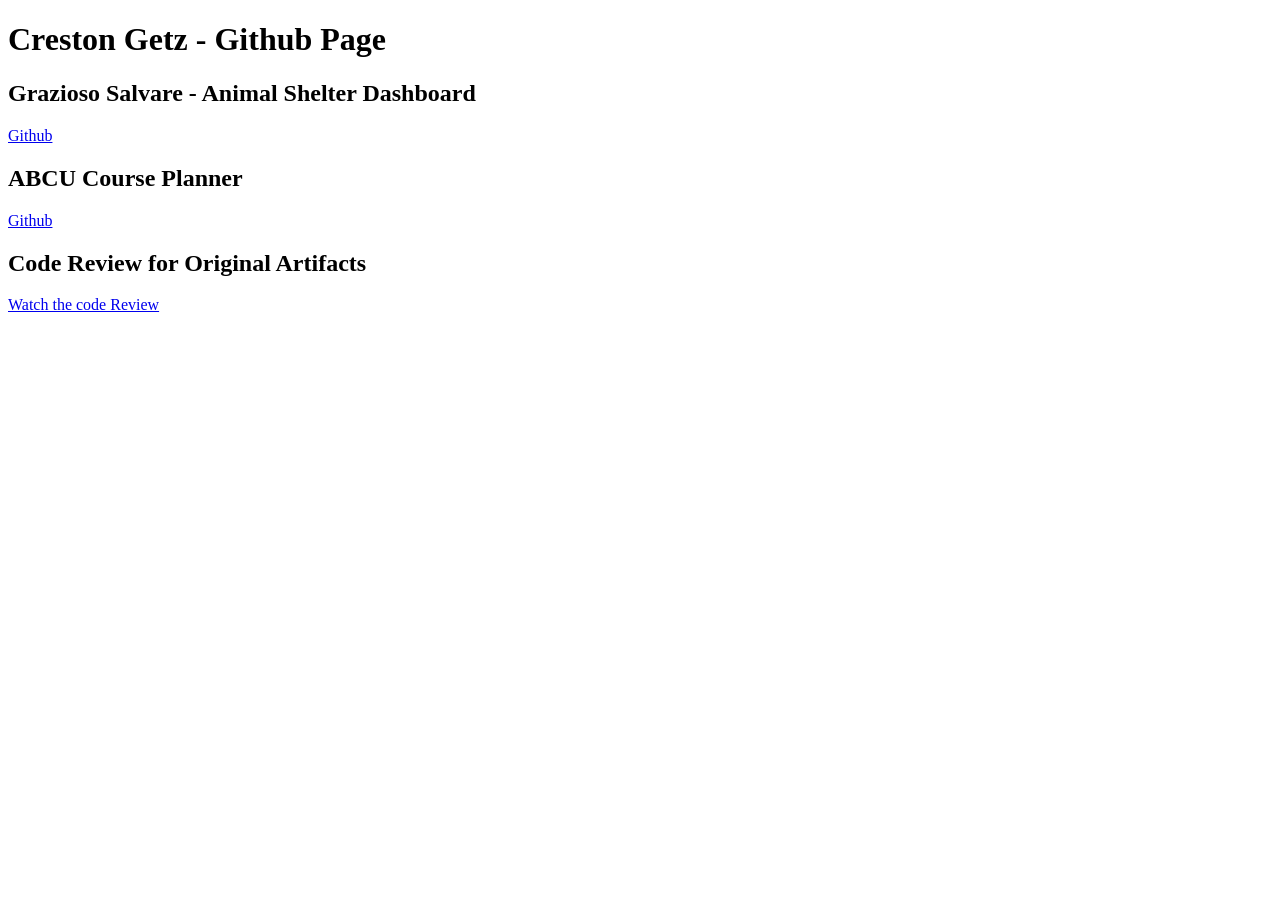
==== index.html @ a3f95ead "Update index.html" ====
<!DOCTYPE html>
<html>
<body>
    <h1>Creston Getz - Github Page</h1>
    
    <h2>Grazioso Salvare - Animal Shelter Dashboard</h2>
        <!-- Change the link when I change the repo name 8/2/26 -->
        <a href="https://github.com/crestongetz/CS-499-Artifact-One-and-Three">Github</a>
    
    <h2>ABCU Course Planner</h2>
        <a href="https://github.com/crestongetz/ABCU-Course-Planner">Github</a>
    
    <h2>Code Review for Original Artifacts</h2>
        <a href="https://youtu.be/SVfaSDD4TQM">Watch the code Review</a>
    
</body>
</html>
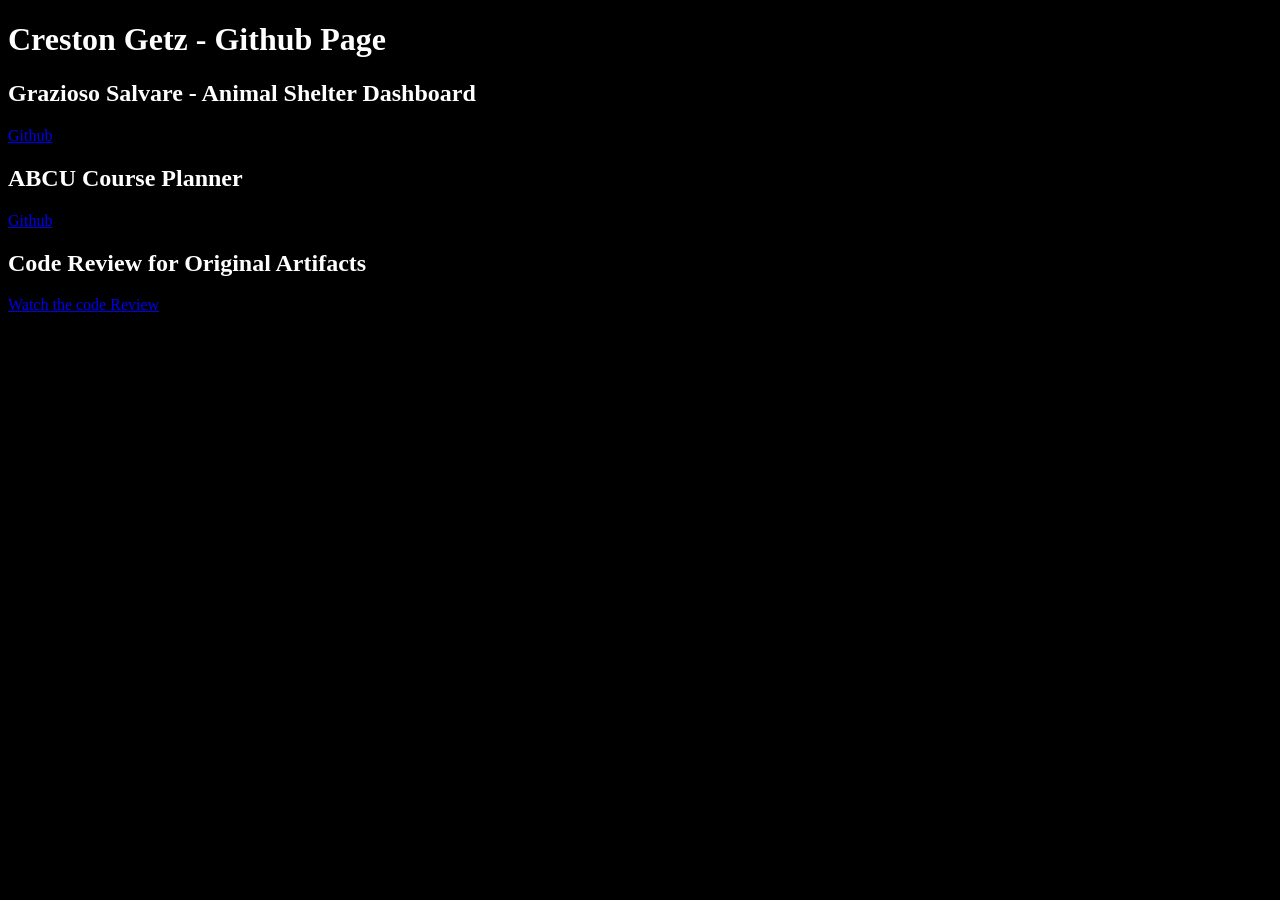
==== commit 0d4c9250: "Enhance HTML structure with language and meta tags Add language attribute and meta tags to HTML head" ====
--- a/index.html
+++ b/index.html
@@ -1,5 +1,14 @@
 <!DOCTYPE html>
-<html>
+<html lang="en"?
+
+<head>
+    <meta charset="UTF-8">
+    <meta name="viewport" content="width=device-width, initial-scale=1.0">
+    <title>Getz ePortfolio</title>
+    <link rel="stylesheet" href="style.css">
+</head>
+    
+    
 <body>
     <h1>Creston Getz - Github Page</h1>
     
--- a/style.css
+++ b/style.css
@@ -0,0 +1,4 @@
+body {
+    background-color: black;
+    color: white;
+}
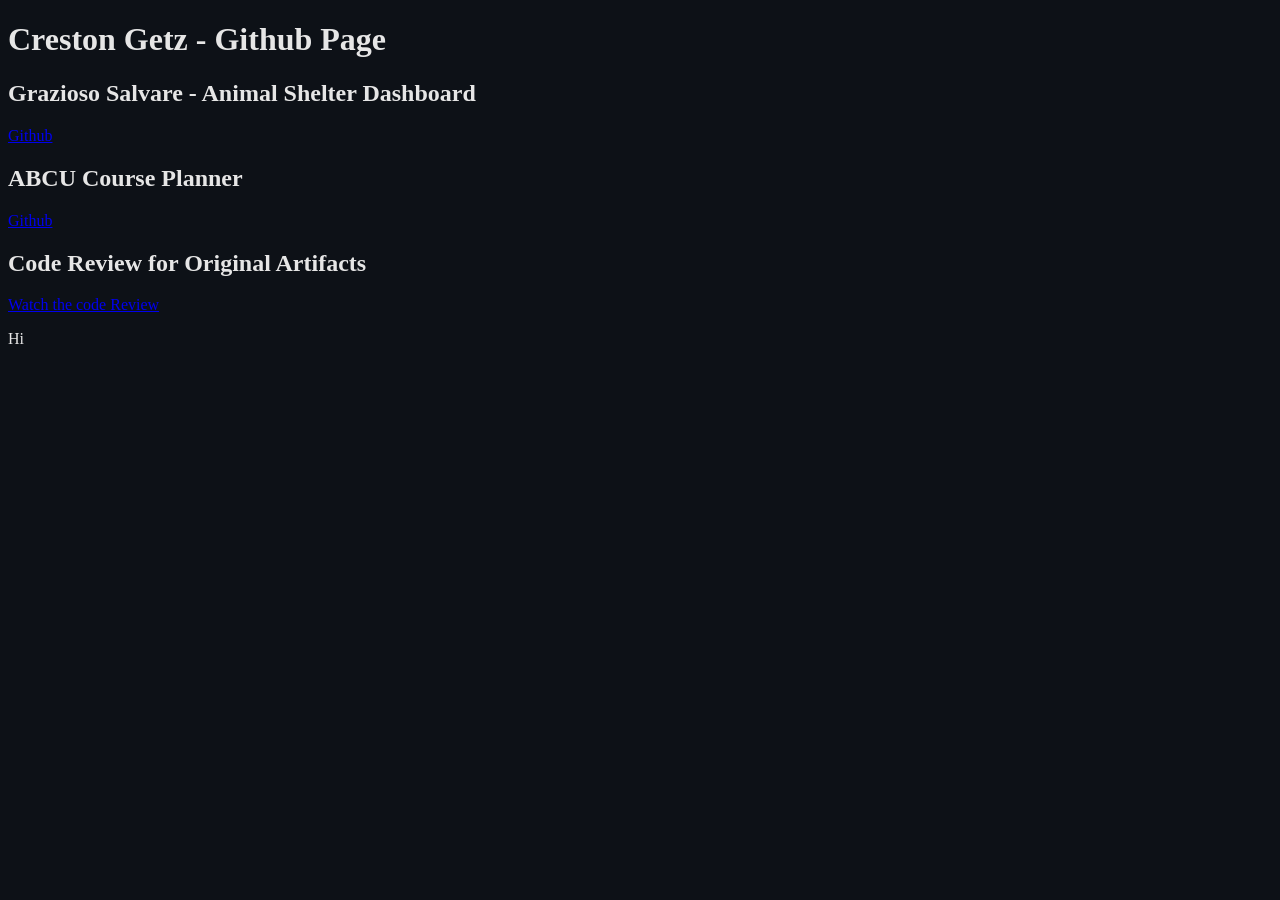
==== commit e044778e: "Add greeting paragraph to index.html Added a greeting paragraph to the HTML body." ====
--- a/index.html
+++ b/index.html
@@ -21,6 +21,9 @@
     
     <h2>Code Review for Original Artifacts</h2>
         <a href="https://youtu.be/SVfaSDD4TQM">Watch the code Review</a>
+
+
+<p>Hi</p>
     
 </body>
 </html>
--- a/style.css
+++ b/style.css
@@ -1,4 +1,4 @@
 body {
-    background-color: black;
-    color: white;
+    background-color: #0d1117;
+    color: #e6e6e6;
 }
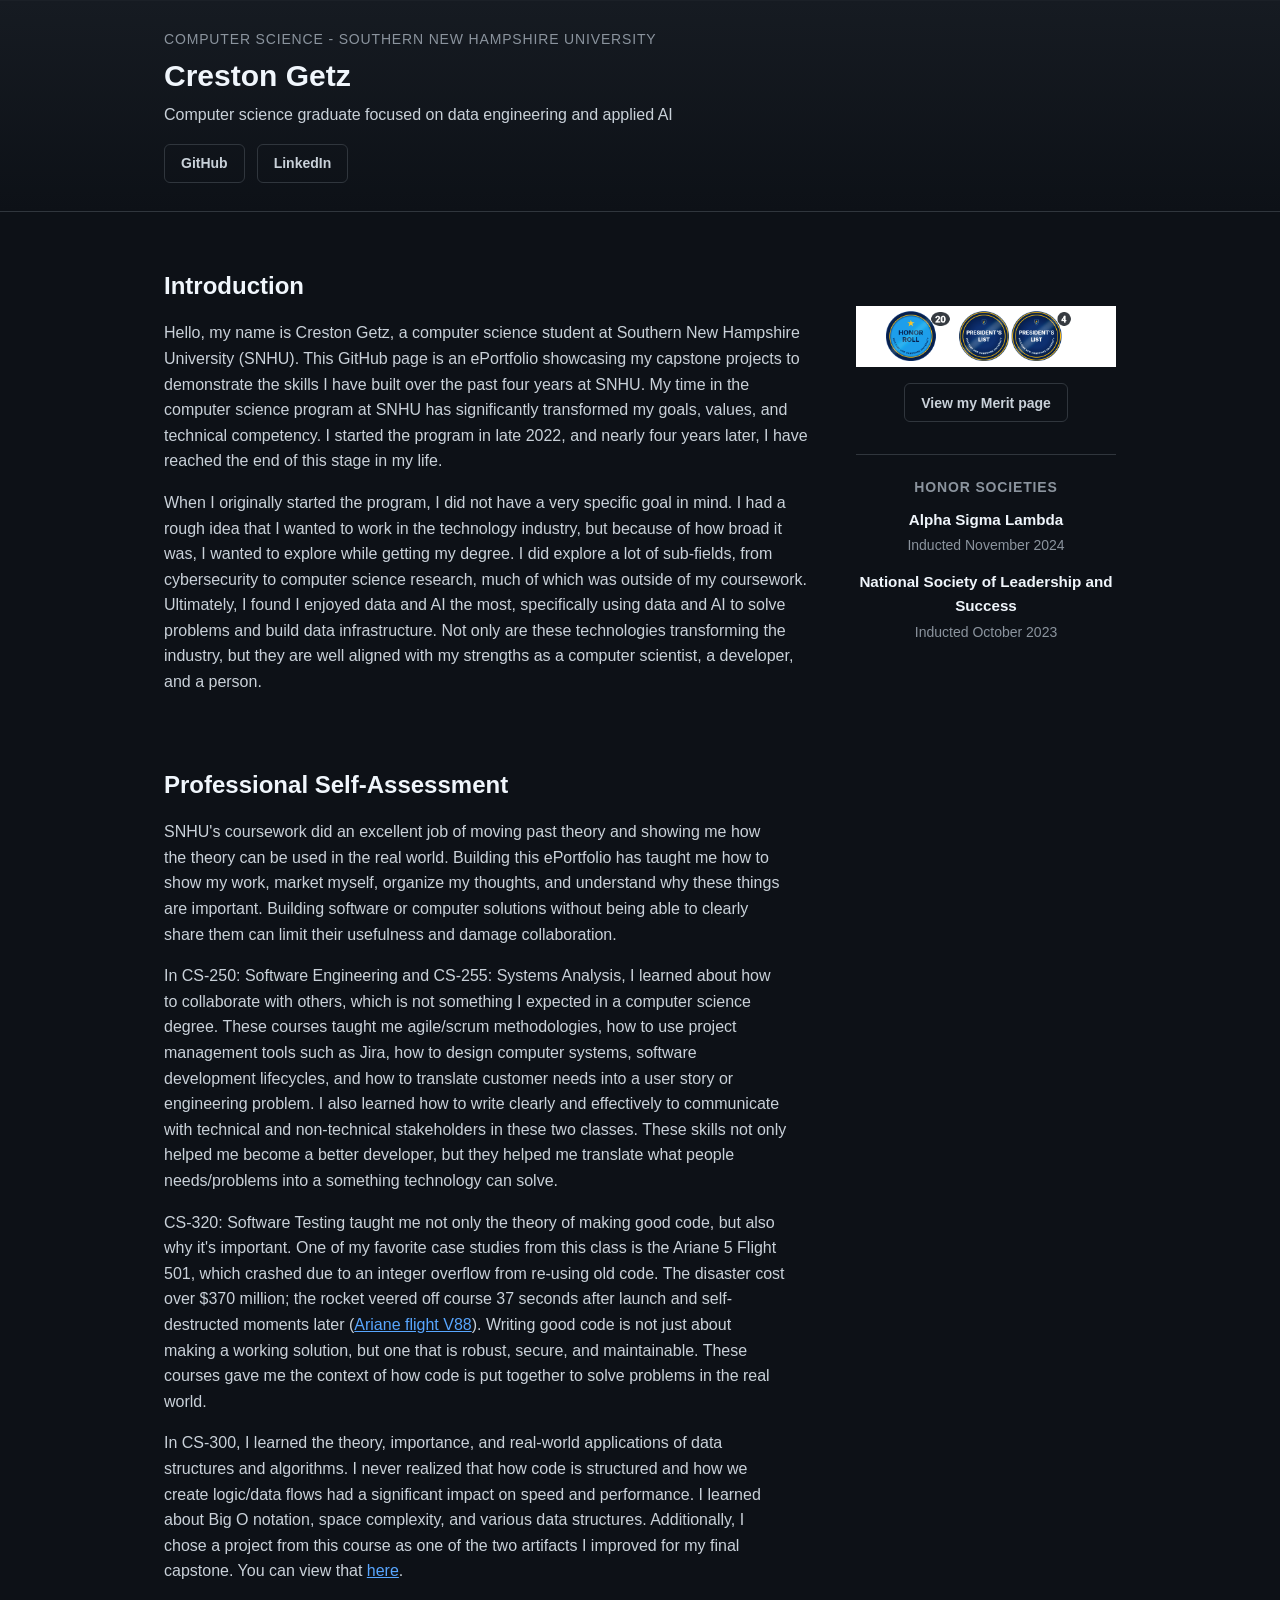
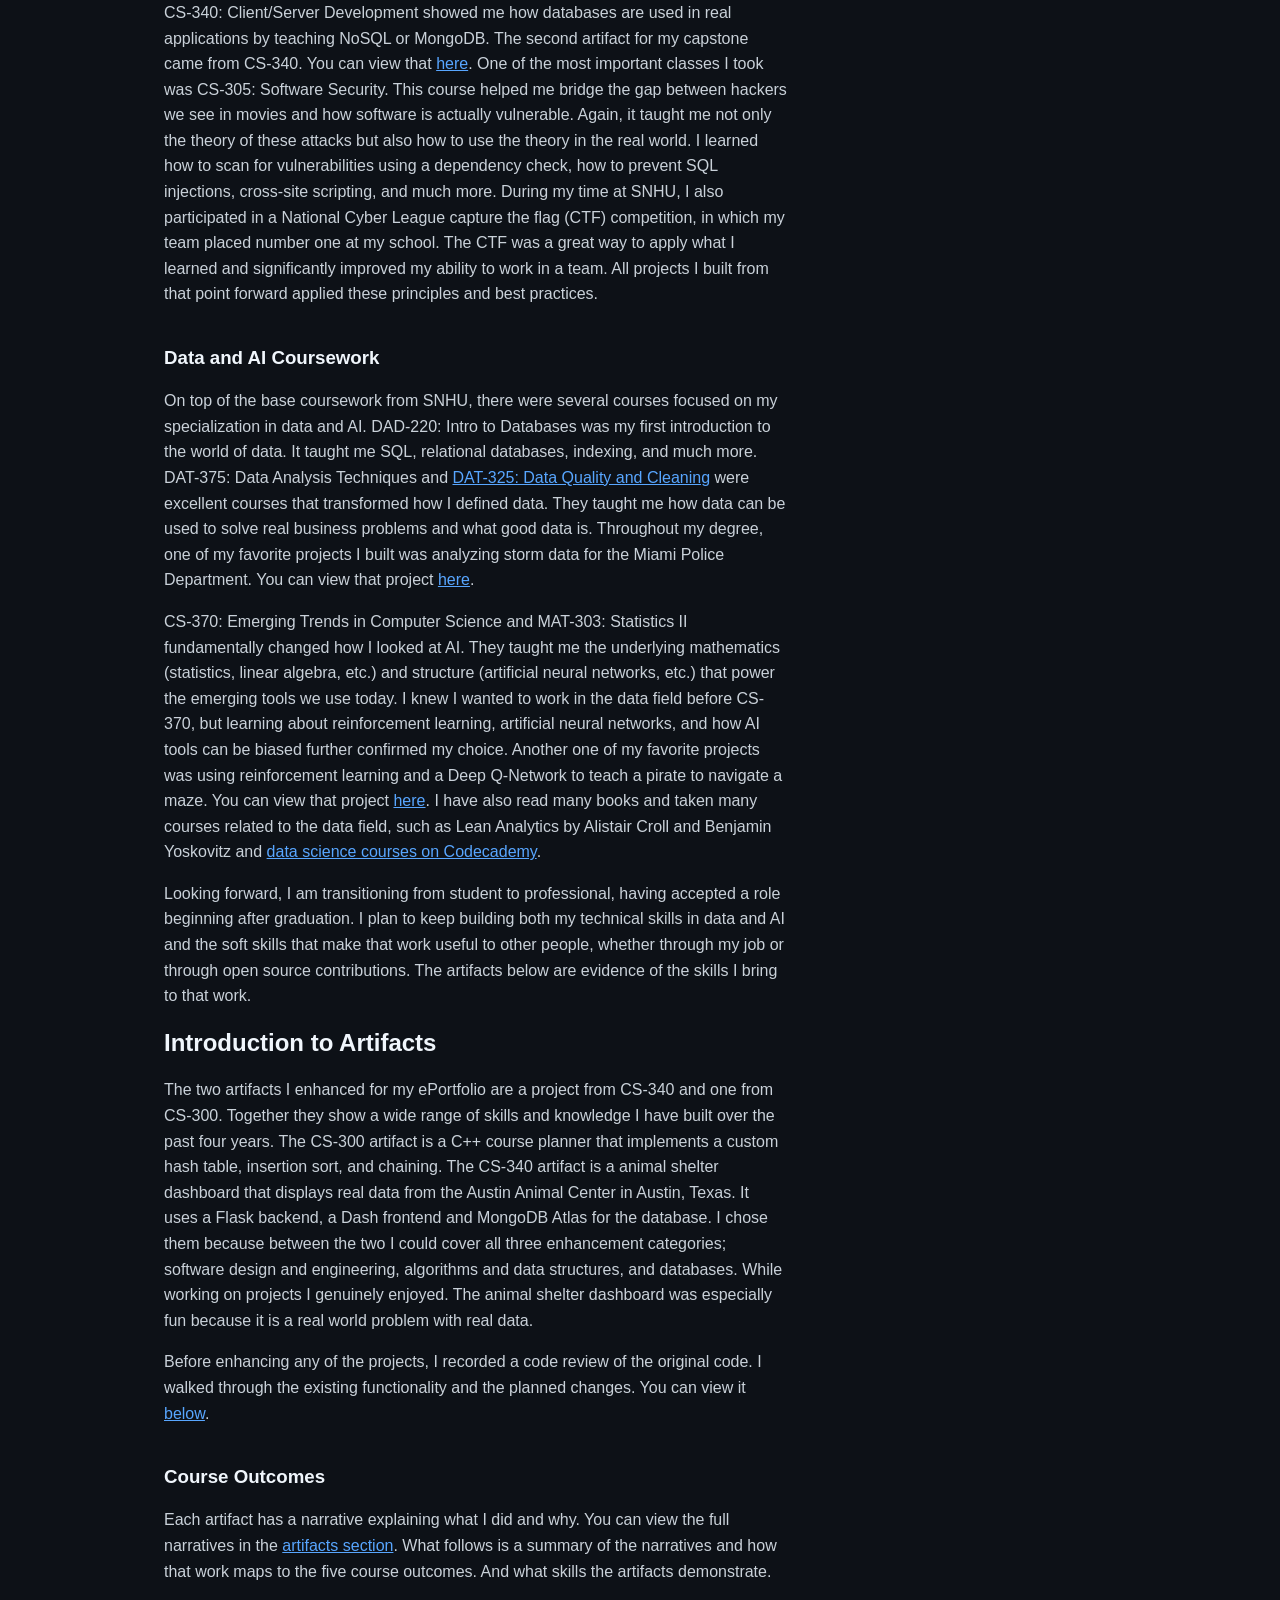
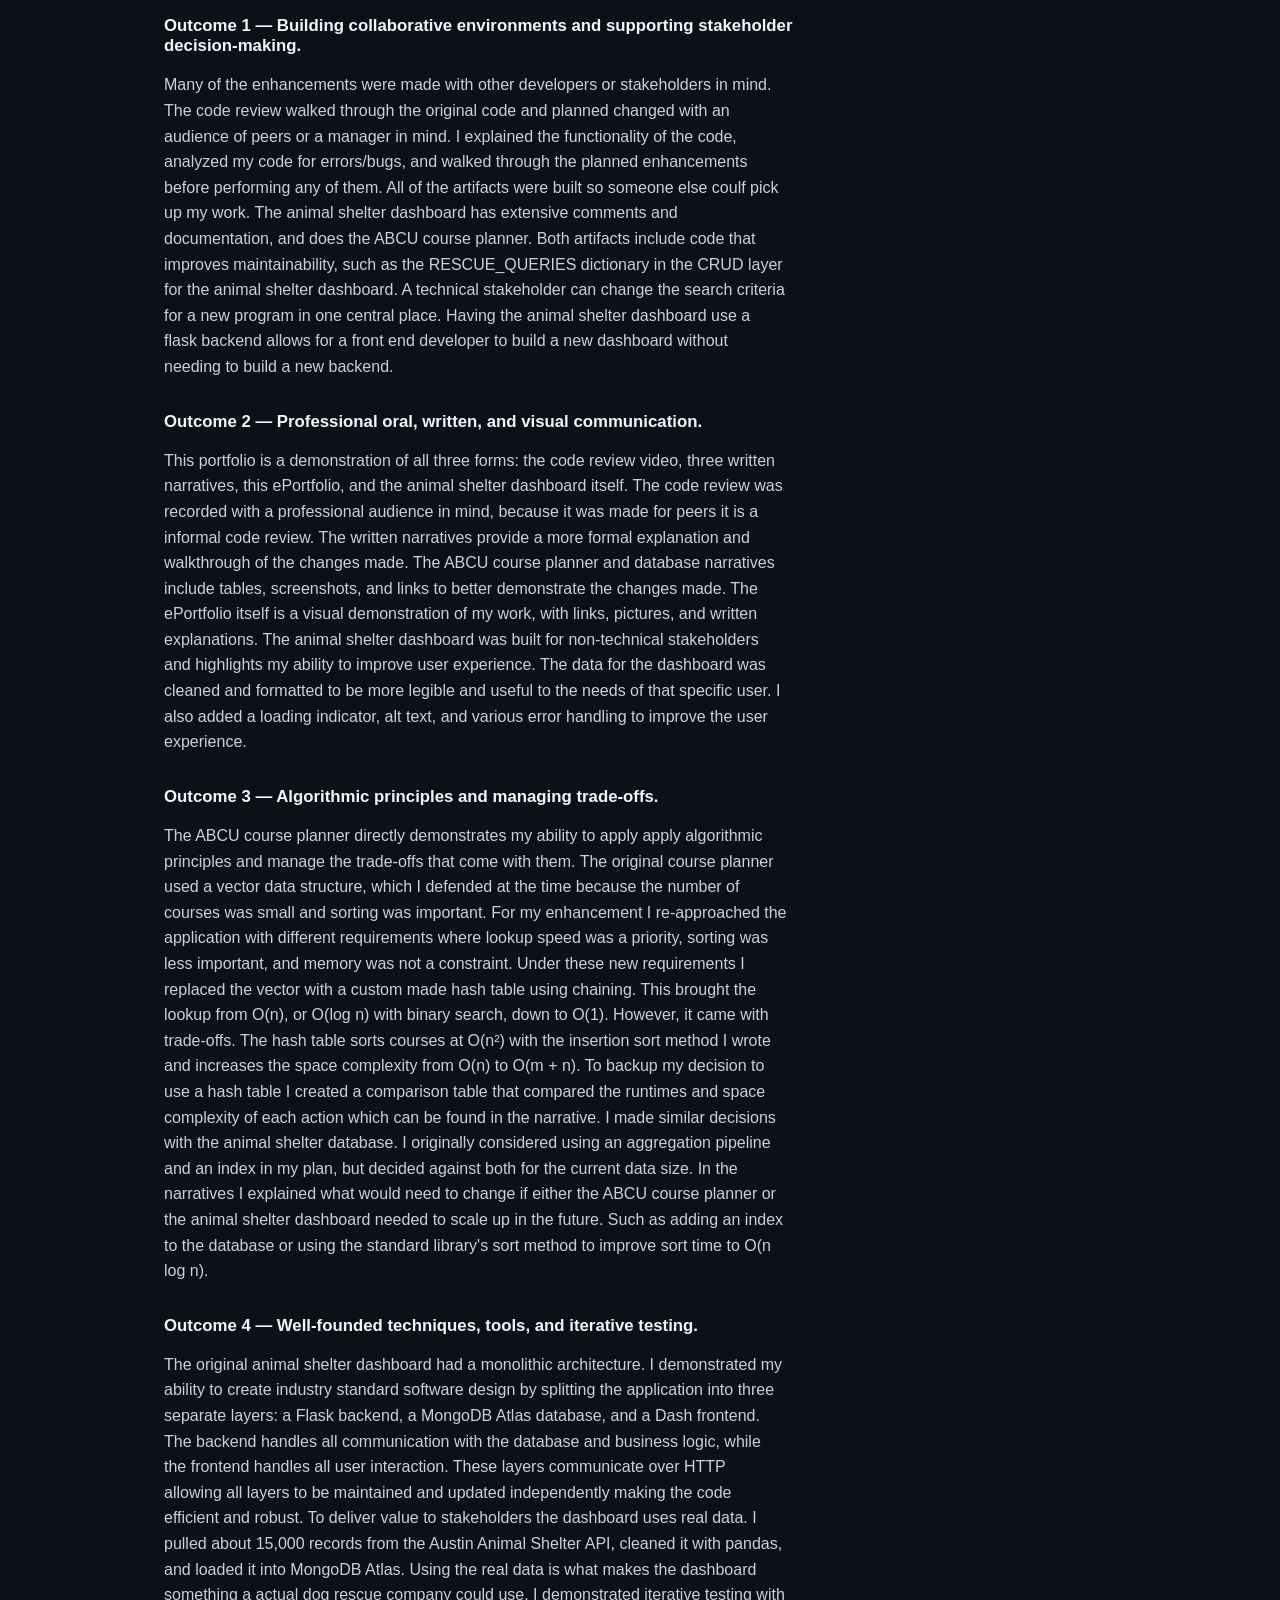
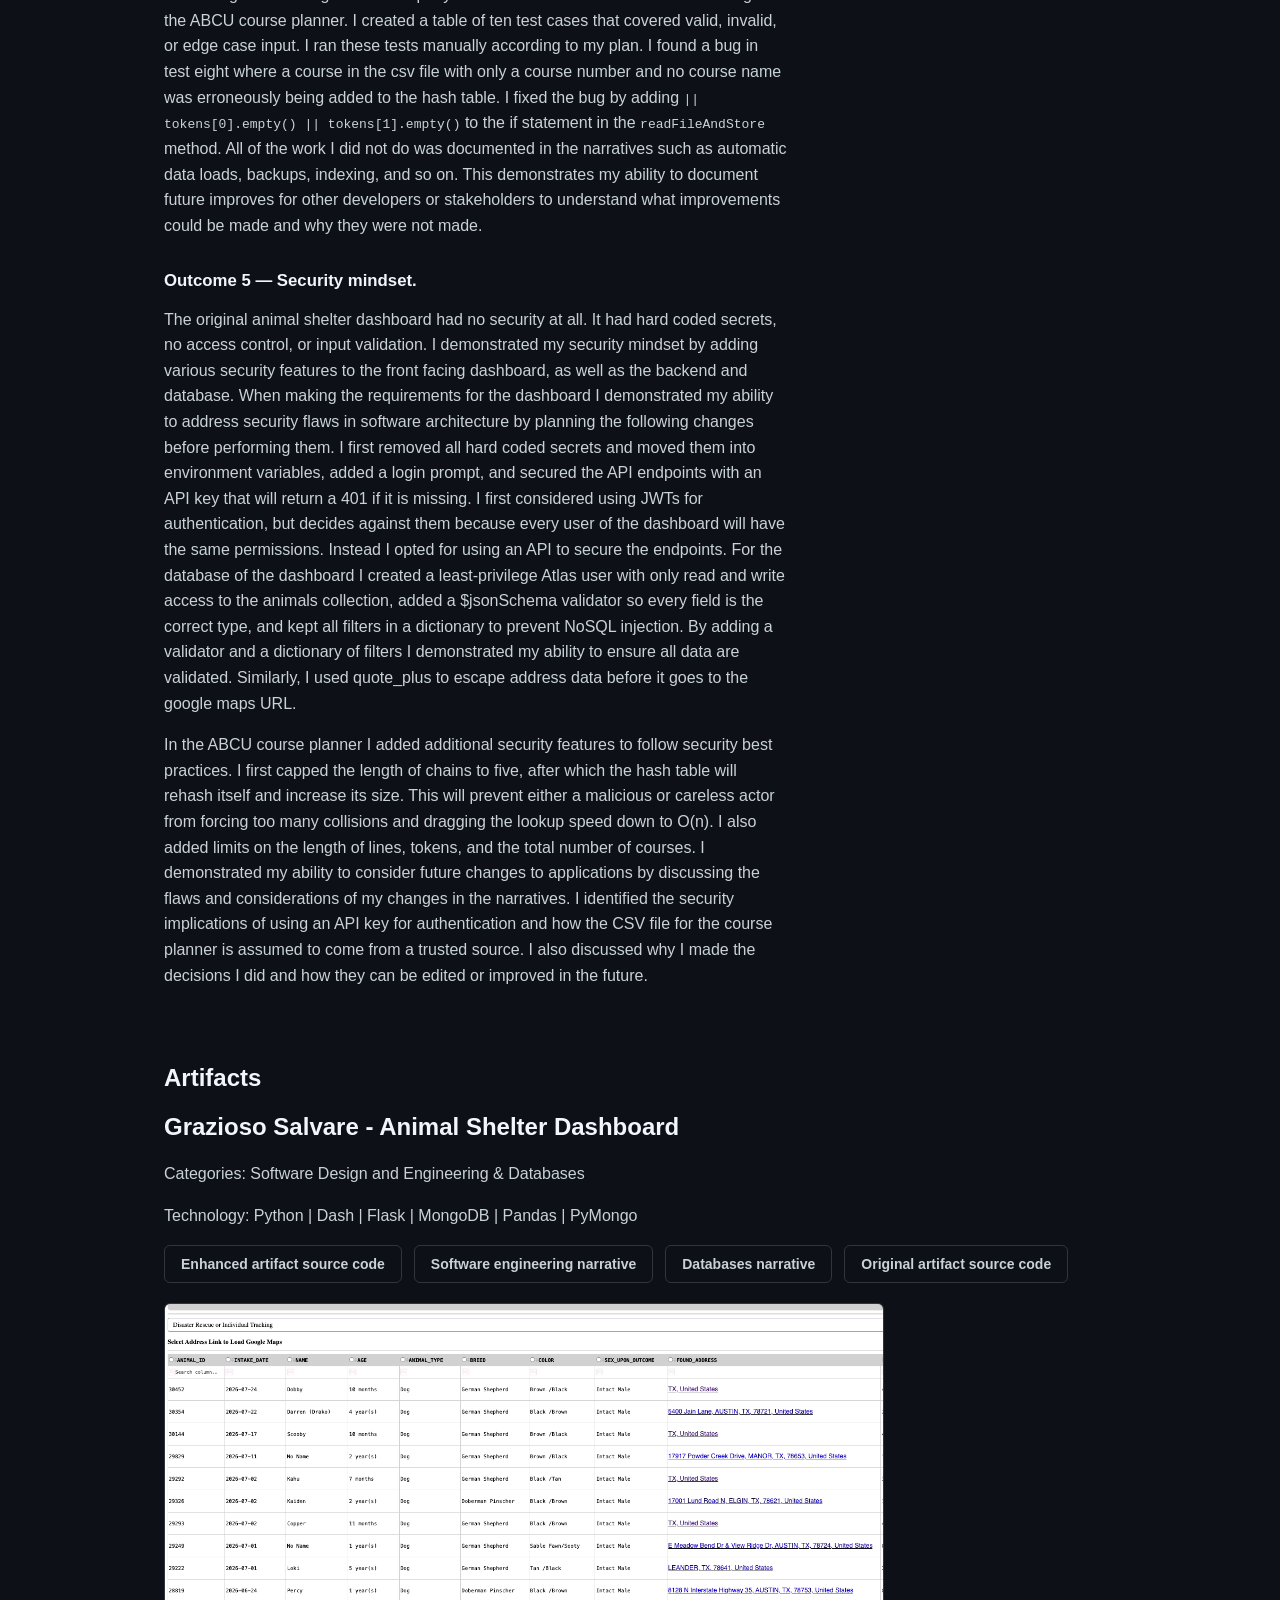
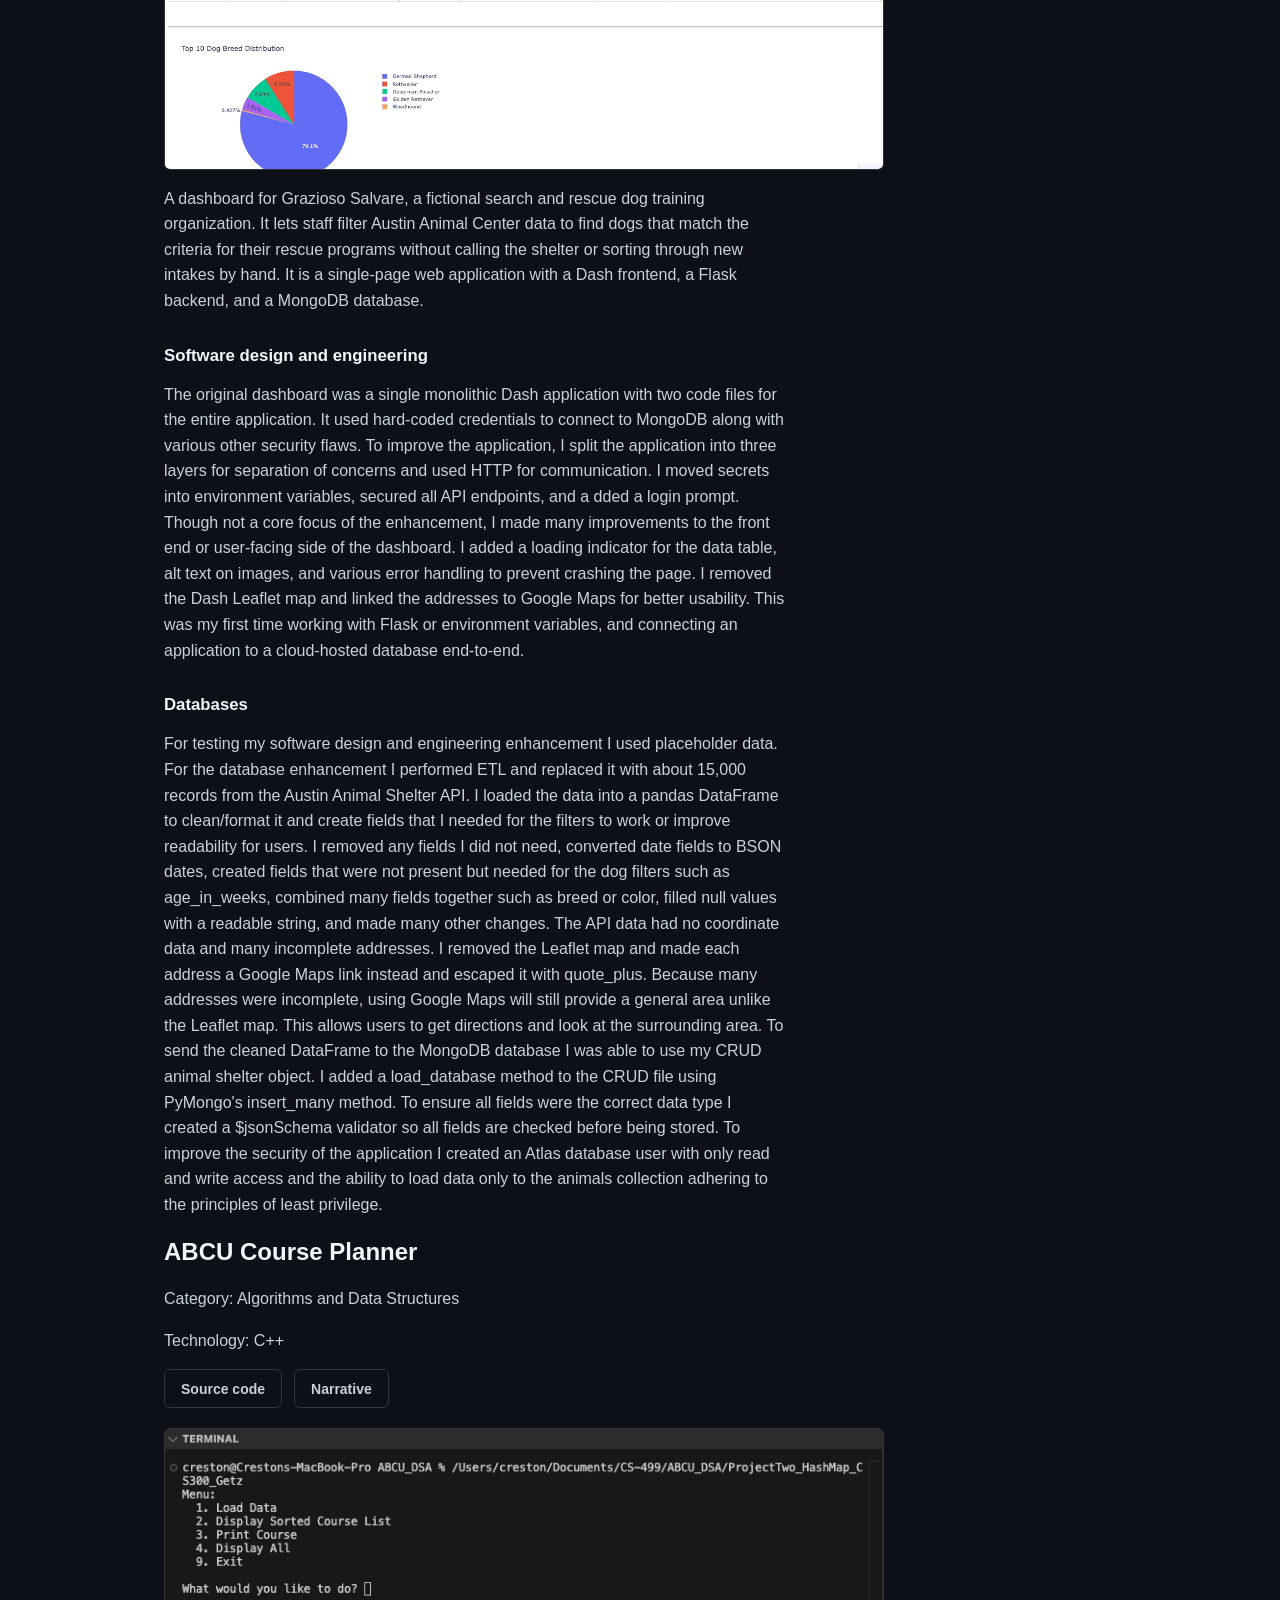
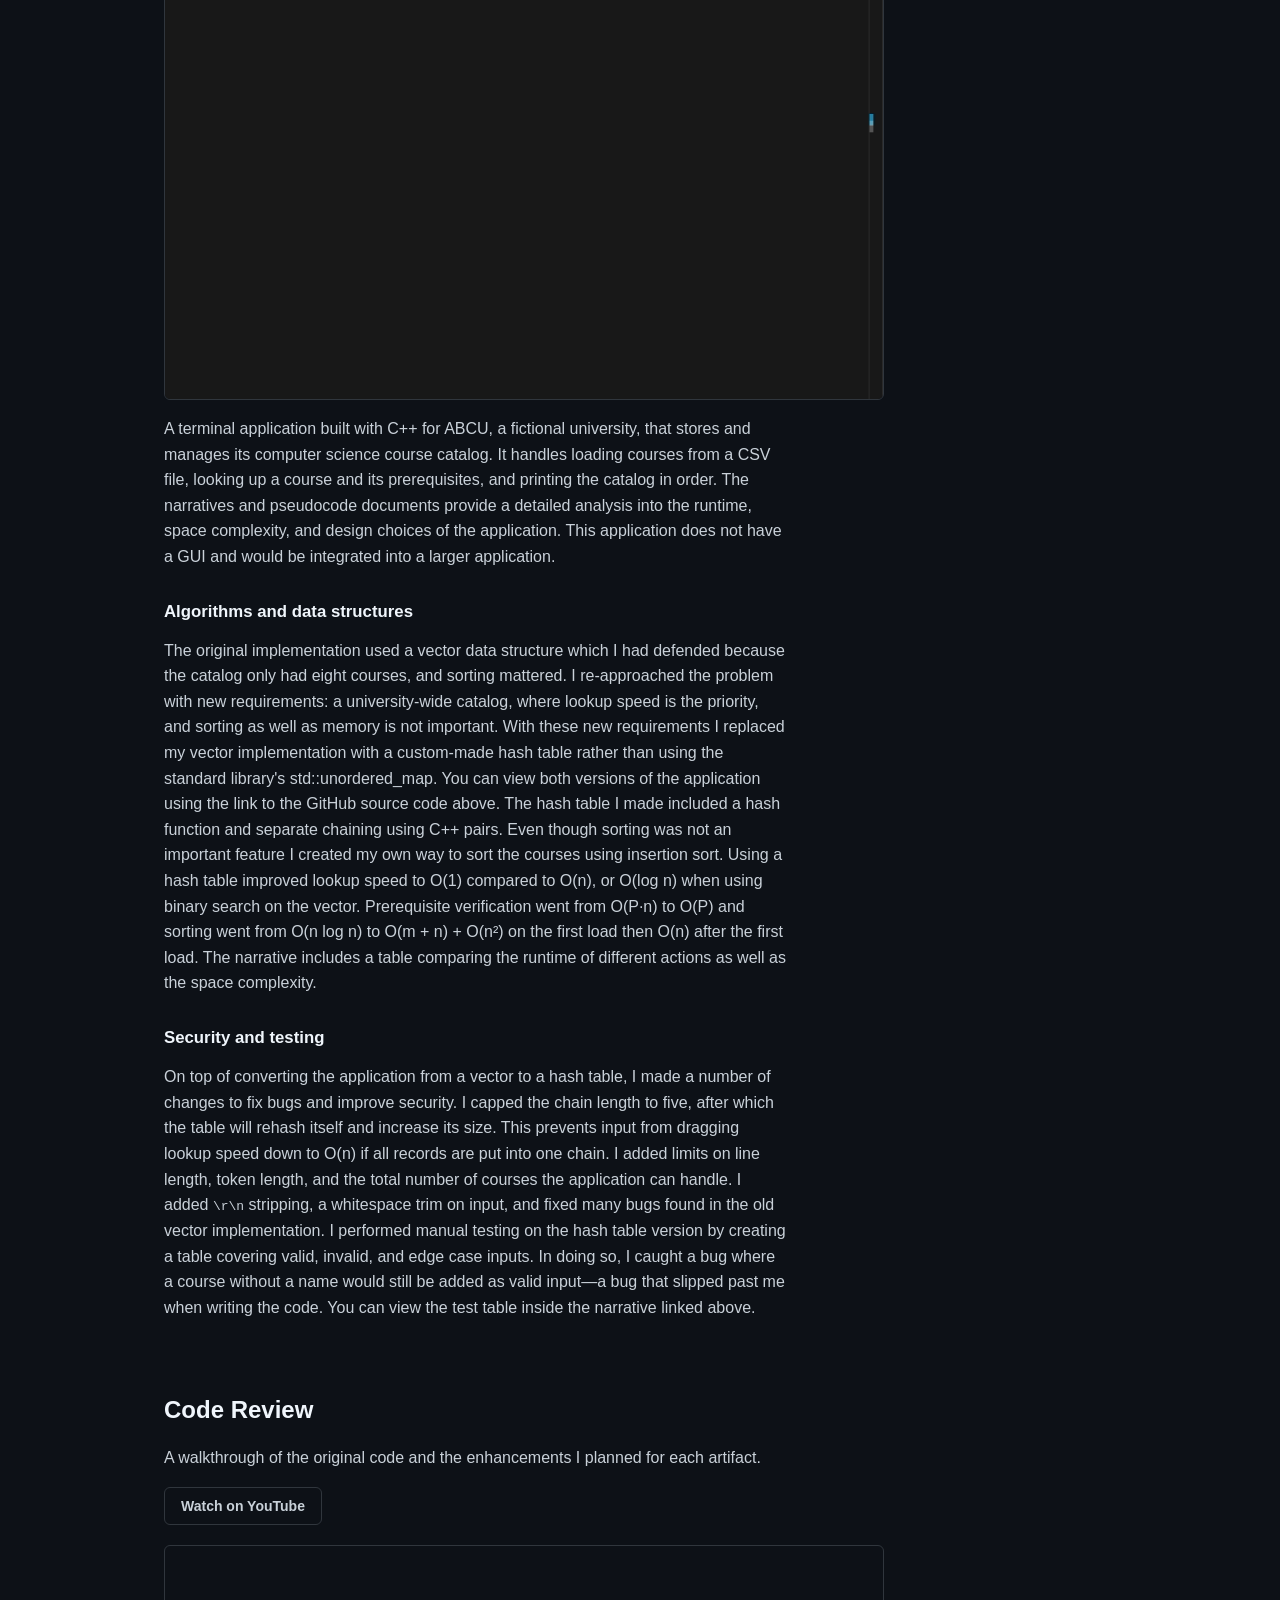
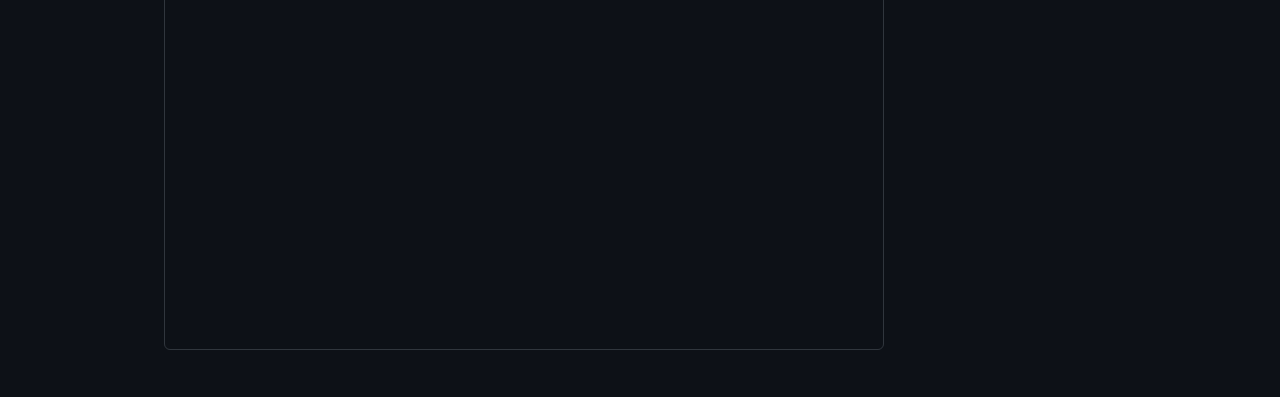
==== commit cf15143c: "Add files via upload" ====
--- a/index.html
+++ b/index.html
@@ -1,29 +1,432 @@
 <!DOCTYPE html>
-<html lang="en"?
+<html lang="en">
 
 <head>
     <meta charset="UTF-8">
     <meta name="viewport" content="width=device-width, initial-scale=1.0">
-    <title>Getz ePortfolio</title>
+    <title>Creston Getz | Computer Science ePortfolio</title>
     <link rel="stylesheet" href="style.css">
 </head>
-    
-    
-<body>
-    <h1>Creston Getz - Github Page</h1>
-    
-    <h2>Grazioso Salvare - Animal Shelter Dashboard</h2>
-        <!-- Change the link when I change the repo name 8/2/26 -->
-        <a href="https://github.com/crestongetz/CS-499-Artifact-One-and-Three">Github</a>
-    
-    <h2>ABCU Course Planner</h2>
-        <a href="https://github.com/crestongetz/ABCU-Course-Planner">Github</a>
-    
-    <h2>Code Review for Original Artifacts</h2>
-        <a href="https://youtu.be/SVfaSDD4TQM">Watch the code Review</a>
-
-
-<p>Hi</p>
-    
+
+<body> <!-- Nav bar will only show when user goes past header-->
+    <nav class="navbar" aria-label="Section navigation">
+        <div class="navbar-links">
+            <a class="btn" href="#intro">Introduction</a>
+            <a class="btn" href="#self-assessment">Self-Assessment</a>
+            <a class="btn" href="#artifacts">Artifacts</a>
+            <a class="btn" href="#code-review">Code Review</a>
+        </div>
+    </nav>
+
+    <header class="hero">
+        <div class="hero-inner">
+            <p class="eyebrow">Computer Science - Southern New Hampshire University</p>
+            <h1>Creston Getz</h1>
+            <p class="tagline">Computer science graduate focused on data engineering and applied AI</p>
+
+            <div class="buttons">
+                <a class="btn" href="https://github.com/crestongetz">GitHub</a>
+                <a class="btn" href="https://www.linkedin.com/in/creston-getz/">LinkedIn</a>
+            </div>
+        </div>
+    </header>
+
+    <section id="intro" class="section intro">
+        <div class="intro-text">
+            <h1>Introduction</h1>
+            <p>
+                Hello, my name is Creston Getz, a computer science student at Southern New Hampshire 
+                University (SNHU). This GitHub page is an ePortfolio showcasing my capstone projects to 
+                demonstrate the skills I have built over the past four years at SNHU. 
+                My time in the computer science program at SNHU has significantly transformed my goals, values, 
+                and technical competency. I started the program in late 2022, and nearly four years later,
+                I have reached the end of this stage in my life.
+            </p>
+            <p>
+                When I originally started the program, I did not have a very specific goal in mind. 
+                I had a rough idea that I wanted to work in the technology industry, 
+                but because of how broad it was, I wanted to explore while getting my degree. I did explore a lot of 
+                sub-fields, from cybersecurity to computer science research, much of which was outside of my coursework. Ultimately, 
+                I found I enjoyed data and AI the most, specifically using data and AI to solve problems 
+                and build data infrastructure. Not only are these technologies transforming the industry,
+                but they are well aligned with my strengths as a computer scientist, a developer, and a person.    
+            </p>
+        </div>
+
+        <aside class="recognition">
+            <img class="merit-badges" src="assets/merit-badges.png"
+                 alt="Honor Roll and President's List award badges">
+
+            <a class="btn" href="https://meritpages.com/crestongetz">View my Merit page</a>
+
+            <h3>Honor Societies</h3>
+            <ul class="honors">
+                <li>
+                    <strong>Alpha Sigma Lambda</strong>
+                    <span>Inducted November 2024</span>
+                </li>
+                <li>
+                    <strong>National Society of Leadership and Success</strong>
+                    <span>Inducted October 2023</span>
+                </li>
+            </ul>
+        </aside>
+    </section>
+
+    <section id="self-assessment" class="section">
+        <h1>Professional Self-Assessment</h1>
+
+        <p>
+            SNHU's coursework did an excellent job of moving past theory and showing me how the
+            theory can be used in the real world. Building this ePortfolio has taught me how to
+            show my work, market myself, organize my thoughts, and understand why these things
+            are important. Building software or computer solutions without being able to clearly
+            share them can limit their usefulness and damage collaboration.
+        </p>
+
+        <p>
+            In CS-250: Software Engineering and CS-255: Systems Analysis, I learned about how to collaborate with others, which is not
+            something I expected in a computer science degree. These courses taught me
+            agile/scrum methodologies, how to use project management tools such as Jira, how to
+            design computer systems, software development lifecycles, and how to translate
+            customer needs into a user story or engineering problem. I also learned how to write
+            clearly and effectively to communicate with technical and non-technical stakeholders
+            in these two classes. These skills not only helped me become a better developer,
+            but they helped me translate what people needs/problems into a something technology can solve.
+        </p>
+
+        <p>
+            CS-320: Software Testing taught me not only the theory of making good code, but also
+            why it's important. One of my favorite case studies from this class is the Ariane 5
+            Flight 501, which crashed due to an integer overflow from re-using old code. The
+            disaster cost over $370 million; the rocket veered off course 37 seconds after
+            launch and self-destructed moments later
+            (<a href="https://en.wikipedia.org/wiki/Ariane_flight_V88">Ariane flight V88</a>). 
+            Writing good code is not just about making a working solution, but one that is robust,
+            secure, and maintainable. These courses gave me the context of how code is put together to solve problems in
+            the real world. 
+        </p>
+
+        <p>
+            In CS-300, I learned the theory, importance, and real-world applications of data
+            structures and algorithms. I never realized that how code is structured and how we
+            create logic/data flows had a significant impact on speed and performance. I learned
+            about Big O notation, space complexity, and various data structures. Additionally, I
+            chose a project from this course as one of the two artifacts I improved for my final
+            capstone. You can view that <a href="https://github.com/crestongetz/ABCU-Course-Planner">here</a>.
+        </p>
+
+        <p>
+            CS-340: Client/Server Development showed me how databases are used in real
+            applications by teaching NoSQL or MongoDB. The second artifact for my capstone came
+            from CS-340. You can view that <a href="https://github.com/crestongetz/Animal-Shelter-Dashboard-Grazioso-Salvare">here</a>. 
+            One of the most important classes I took was CS-305: Software Security. This course helped
+            me bridge the gap between hackers we see in movies and how software is actually
+            vulnerable. Again, it taught me not only the theory of these attacks but also how to
+            use the theory in the real world. I learned how to scan for vulnerabilities using a
+            dependency check, how to prevent SQL injections, cross-site scripting, and much more.
+            During my time at SNHU, I also participated in a National Cyber League capture the flag (CTF) competition,
+            in which my team placed number one at my school. The CTF was a great way to apply
+            what I learned and significantly improved my ability to work in a team. 
+            All projects I built from that point forward applied these principles and best practices.
+        </p>
+
+        <h3>Data and AI Coursework</h3>
+
+        <p>
+            On top of the base coursework from SNHU, there were several courses focused on my
+            specialization in data and AI. DAD-220: Intro to Databases was my first introduction to the world of data. 
+            It taught me SQL, relational databases, indexing, and much more. DAT-375: Data Analysis Techniques and
+            <a href="https://github.com/crestongetz/data-quality-validation-and-hr-data-integration">DAT-325: Data Quality and Cleaning</a> 
+            were excellent courses that transformed how I defined data. They taught me how data can be
+            used to solve real business problems and what good data is. Throughout my degree, one
+            of my favorite projects I built was analyzing storm data for the Miami Police
+            Department. You can view that project 
+            <a href="https://github.com/crestongetz/Storm-Impact-Analysis-on-Property-Crime-Miami-2024-">here</a>.
+        </p>
+
+        <p>
+            CS-370: Emerging Trends in Computer Science and MAT-303: Statistics II fundamentally
+            changed how I looked at AI. They taught me the underlying mathematics (statistics, linear algebra, etc.)
+            and structure (artificial neural networks, etc.) that power the emerging tools we use today. I knew I wanted to work in the data field
+            before CS-370, but learning about reinforcement learning, artificial neural
+            networks, and how AI tools can be biased further confirmed my choice. Another one of my favorite projects was
+            using reinforcement learning and a Deep Q-Network to teach a pirate to navigate a
+            maze. You can view that project
+            <a href="https://github.com/crestongetz/dqn-treasure-maze">here</a>. I have also read
+            many books and taken many courses related to the data field, such as Lean
+            Analytics by Alistair Croll and Benjamin Yoskovitz and
+            <a href="https://www.codecademy.com/catalog/subject/data-science">data science courses on Codecademy</a>.
+        </p>
+
+        <p>
+            Looking forward, I am transitioning from student to professional, having accepted a
+            role beginning after graduation. I plan to keep building both my technical skills in
+            data and AI and the soft skills that make that work useful to
+            other people, whether through my job or through open source contributions.
+            
+            The artifacts below are evidence of the skills I bring to that work.
+        </p>
+
+        <h2>Introduction to Artifacts</h2>
+
+        <p>
+            The two artifacts I enhanced for my ePortfolio are a project from CS-340 and one from CS-300.
+            Together they show a wide range of skills and knowledge I have built over the past four years.
+            The CS-300 artifact is a C++ course planner that implements a custom hash table, insertion sort, 
+            and chaining. The CS-340 artifact is a animal shelter dashboard that displays real data from the
+            Austin Animal Center in Austin, Texas. It uses a Flask backend, a Dash frontend and MongoDB Atlas
+            for the database. I chose them because between the two I could cover all three enhancement
+            categories; software design and engineering, algorithms and data structures, and databases.
+            While working on projects I genuinely enjoyed. The animal shelter dashboard was especially
+            fun because it is a real world problem with real data.
+        </p>
+        <p>
+            Before enhancing any of the projects, I recorded a code review of the original code. 
+            I walked through the existing functionality and the planned changes. You can view it
+            <a href="#code-review">below</a>.
+        </p>
+
+        <h3>Course Outcomes</h3>
+
+        <p>
+            Each artifact has a narrative explaining what I did and why. You can view the full narratives
+            in the <a href="#artifacts">artifacts section</a>. What follows is a summary of the narratives and how
+            that work maps to the five course outcomes. And what skills the artifacts demonstrate. 
+        </p>
+
+        <h4>Outcome 1 — Building collaborative environments and supporting stakeholder decision-making.</h4>
+
+        <p>
+            Many of the enhancements were made with other developers or stakeholders in mind. The code review walked 
+            through the original code and planned changed with an audience of peers or a manager in mind. 
+            I explained the functionality of the code, analyzed my code for errors/bugs, and walked through
+            the planned enhancements before performing any of them. All of the artifacts were built so someone 
+            else coulf pick up my work. The animal shelter dashboard has extensive comments and documentation,
+            and does the ABCU course planner. Both artifacts include code that improves maintainability, 
+            such as the RESCUE_QUERIES dictionary in the CRUD layer for the animal shelter dashboard. A technical stakeholder
+            can change the search criteria for a new program in one central place. Having the animal shelter dashboard
+            use a flask backend allows for a front end developer to build a new dashboard without needing to build a new backend.
+        </p>
+
+        <h4>Outcome 2 — Professional oral, written, and visual communication.</h4>
+
+        <p>
+            This portfolio is a demonstration of all three forms: the code review video, three written narratives, this ePortfolio,
+            and the animal shelter dashboard itself. The code review was recorded with a professional audience in mind, because it 
+            was made for peers it is a informal code review. The written narratives provide a more formal explanation and walkthrough 
+            of the changes made. The ABCU course planner and database narratives include tables, screenshots, and links to better
+            demonstrate the changes made. The ePortfolio itself is a visual demonstration of my work, with links, pictures, and written explanations.
+            The animal shelter dashboard was built for non-technical stakeholders and highlights my ability to improve user experience. The 
+            data for the dashboard was cleaned and formatted to be more legible and useful to the needs of that specific user. I also added
+            a loading indicator, alt text, and various error handling to improve the user experience.
+        </p>
+
+        <h4>Outcome 3 — Algorithmic principles and managing trade-offs.</h4>
+
+        <p>
+            The ABCU course planner directly demonstrates my ability to apply apply algorithmic principles and manage the 
+            trade-offs that come with them. The original course planner used a vector data structure, which I defended at the 
+            time because the number of courses was small and sorting was important. For my enhancement I re-approached the
+            application with different requirements where lookup speed was a priority, sorting was less important, and memory
+            was not a constraint. Under these new requirements I replaced the vector with a custom made hash table using chaining.
+            This brought the lookup from O(n), or O(log n) with binary search, down to O(1). However, it came with trade-offs.
+            The hash table sorts courses at O(n²) with the insertion sort method I wrote and increases the space complexity from O(n) to O(m + n).
+            To backup my decision to use a hash table I created a comparison table that compared the runtimes and space complexity
+            of each action which can be found in the narrative. I made similar decisions with the animal shelter database. 
+            I originally considered using an aggregation pipeline and an index in my plan, but decided against both for the current data size.
+            In the narratives I explained what would need to change if either the ABCU course planner or the animal shelter dashboard needed to scale up in the future.
+            Such as adding an index to the database or using the standard library's sort method to improve sort time to O(n log n).
+        </p>
+
+        <h4>Outcome 4 — Well-founded techniques, tools, and iterative testing.</h4>
+
+        <p> 
+            The original animal shelter dashboard had a monolithic architecture. I demonstrated my ability to create industry standard software design
+            by splitting the application into three separate layers: a Flask backend, a MongoDB Atlas database, and a Dash frontend.
+            The backend handles all communication with the database and business logic, while the frontend handles all user interaction.
+            These layers communicate over HTTP allowing all layers to be maintained and updated independently making the code efficient and robust.
+            To deliver value to stakeholders the dashboard uses real data. I pulled about 15,000 records from the Austin Animal Shelter API, 
+            cleaned it with pandas, and loaded it into MongoDB Atlas. Using the real data is what makes the dashboard something a actual
+            dog rescue company could use. I demonstrated iterative testing with the ABCU course planner. I created a table of ten test cases that 
+            covered valid, invalid, or edge case input. I ran these tests manually according to my plan. I found a bug in test eight where 
+            a course in the csv file with only a course number and no course name was erroneously being added to the hash table.
+            I fixed the bug by adding <code>|| tokens[0].empty() || tokens[1].empty()</code> to the if statement in the <code>readFileAndStore</code> method.
+            All of the work I did not do was documented in the narratives such as automatic data loads, backups, indexing, and so on. 
+            This demonstrates my ability to document future improves for other developers or stakeholders to understand what improvements could be made and 
+            why they were not made.
+        </p>
+
+        <h4>Outcome 5 — Security mindset.</h4>
+
+        <p>
+            The original animal shelter dashboard had no security at all. It had hard coded secrets, no access control, or input validation. 
+            I demonstrated my security mindset by adding various security features to the front facing dashboard, as well as the backend and database.
+            When making the requirements for the dashboard I demonstrated my ability to address security flaws in software architecture by planning the 
+            following changes before performing them. I first removed all hard coded secrets and moved them into environment variables, added a login 
+            prompt, and secured the API endpoints with an API key that will return a 401 if it is missing. I first considered using JWTs for authentication,
+            but decides against them because every user of the dashboard will have the same permissions. Instead I opted for using an API to secure the endpoints.
+            For the database of the dashboard I created a least-privilege Atlas user with only read and write access to the animals collection, added a 
+            $jsonSchema validator so every field is the correct type, and kept all filters in a dictionary to prevent NoSQL injection. By adding a validator and 
+            a dictionary of filters I demonstrated my ability to ensure all data are validated. Similarly, I used quote_plus to escape address data before 
+            it goes to the google maps URL.
+        </p>
+        <p>
+            In the ABCU course planner I added additional security features to follow security best practices. I first capped the length of chains to five, after
+            which the hash table will rehash itself and increase its size. This will prevent either a malicious or careless actor from forcing too many collisions
+            and dragging the lookup speed down to O(n). I also added limits on the length of lines, tokens, and the total number of courses.
+            I demonstrated my ability to consider future changes to applications by discussing the flaws and considerations of my changes in the narratives. 
+            I identified the security implications of using an API key for authentication and how the CSV file for the course planner is assumed to come from 
+            a trusted source. I also discussed why I made the decisions I did and how they can be edited or improved in the future.
+        </p>
+
+    </section>
+
+
+    <section id="artifacts" class="section">
+        <h1>Artifacts</h1>
+
+        <h2>Grazioso Salvare - Animal Shelter Dashboard</h2>
+        <p>Categories: Software Design and Engineering & Databases</p>
+        <p>Technology: Python | Dash | Flask | MongoDB | Pandas | PyMongo</p>
+        <div class="buttons">
+            <a class="btn" href="https://github.com/crestongetz/Animal-Shelter-Dashboard-Grazioso-Salvare">Enhanced artifact source code</a>
+            <a class="btn" href="https://github.com/crestongetz/Animal-Shelter-Dashboard-Grazioso-Salvare/blob/e8c6e6b01fbbf4f389aa79b20f9a3081ecc8f2b5/narratives/Software%20Design%20and%20Engineering%20Narrative.pdf">Software engineering narrative</a>
+            <a class="btn" href="https://github.com/crestongetz/Animal-Shelter-Dashboard-Grazioso-Salvare/blob/e8c6e6b01fbbf4f389aa79b20f9a3081ecc8f2b5/narratives/Database%20Narrative.pdf">Databases narrative</a>
+            <a class="btn" href="https://github.com/crestongetz/Animal-Shelter-WebDashboard-Grazioso-Salvare/tree/main">Original artifact source code</a>
+        </div>
+
+        <figure class="artifact-demo">
+            <img src="assets/Animal_DashbaordGIF.gif"
+                 alt="Screen recording of the Grazioso Salvare dashboard: filtering rescue dogs by
+                      training type and updating the results table, map, and breed chart">
+        </figure>
+
+         
+            <p>
+                A dashboard for Grazioso Salvare, a fictional search and rescue dog training
+                organization. It lets staff filter Austin Animal Center data to find dogs that
+                match the criteria for their rescue programs without calling the shelter
+                or sorting through new intakes by hand.
+                It is a single-page web application with a Dash frontend, a Flask backend, and a MongoDB database.
+            </p>
+ 
+            <h4>Software design and engineering</h4>
+            <p>
+                The original dashboard was a single monolithic Dash application with two code files for the entire
+                application. It used hard-coded credentials to connect to MongoDB along with various other security flaws.
+                To improve the application, I split the application into three layers for separation of concerns and 
+                used HTTP for communication. I moved secrets into environment variables, secured all API endpoints, and a
+                dded a login prompt. Though not a core focus of the enhancement, I made many improvements to the front end or 
+                user-facing side of the dashboard. I added a loading indicator for the data table, alt text on images, 
+                and various error handling to prevent crashing the page. I removed the Dash Leaflet map and linked 
+                the addresses to Google Maps for better usability. This was my first time working with Flask or 
+                environment variables, and connecting an application to a cloud-hosted database end-to-end.
+            </p>
+ 
+            <h4>Databases</h4>
+            <p>
+                For testing my software design and engineering enhancement I used placeholder data. For the database 
+                enhancement I performed ETL and replaced it with about 15,000 records from the Austin Animal Shelter API. 
+                I loaded the data into a pandas DataFrame to clean/format it and create fields that I needed for the filters
+                to work or improve readability for users. I removed any fields I did not need, converted date fields 
+                to BSON dates, created fields that were not present but needed for the dog filters such as age_in_weeks, 
+                combined many fields together such as breed or color, filled null values with a readable string, and 
+                made many other changes. The API data had no coordinate data and many incomplete addresses. I removed 
+                the Leaflet map and made each address a Google Maps link instead and escaped it with quote_plus. 
+                Because many addresses were incomplete, using Google Maps will still provide a general area 
+                unlike the Leaflet map. This allows users to get directions and look at the surrounding area. 
+                To send the cleaned DataFrame to the MongoDB database I was able to use my CRUD animal shelter object. 
+                I added a load_database method to the CRUD file using PyMongo's insert_many method. To ensure 
+                all fields were the correct data type I created a $jsonSchema validator so all fields are 
+                checked before being stored. To improve the security of the application I created an Atlas 
+                database user with only read and write access and the ability to load data only to the 
+                animals collection adhering to the principles of least privilege.
+            </p>
+
+        <h2>ABCU Course Planner</h2>
+        <p>Category: Algorithms and Data Structures</p>
+        <p>Technology: C++</p>
+        <div class="buttons">
+            <a class="btn" href="https://github.com/crestongetz/ABCU-Course-Planner">Source code</a>
+            <a class="btn" href="https://github.com/crestongetz/ABCU-Course-Planner/blob/main/ABCU%20Course%20Planner%20Narrative.pdf">Narrative</a>
+        </div>
+
+        <figure class="artifact-demo">
+            <img src="assets/ABCU-GIF.gif"
+                 alt="Screen recording of the ABCU course planner CLI: filtering courses by
+                      department and updating the results table, map, and schedule chart">
+        </figure>
+
+        <p>
+            A terminal application built with C++ for ABCU, a fictional university, that stores
+            and manages its computer science course catalog. It handles loading courses from a 
+            CSV file, looking up a course and its prerequisites, and printing the catalog in
+            order. The narratives and pseudocode documents provide a detailed analysis into
+            the runtime, space complexity, and design choices of the application.
+            This application does not have a GUI and would be integrated into a larger application.
+        </p>
+ 
+        <h4>Algorithms and data structures</h4>
+        <p>
+            The original implementation used a vector data structure which I had defended because the
+            catalog only had eight courses, and sorting mattered. I re-approached the problem with new
+            requirements: a university-wide catalog, where lookup speed is the priority, and sorting
+            as well as memory is not important. With these new requirements I replaced my vector
+            implementation with a custom-made hash table rather than using the standard library's
+            std::unordered_map. You can view both versions of the application using the link to
+            the GitHub source code above. The hash table I made included a hash function and
+            separate chaining using C++ pairs. Even though sorting was not an important feature
+            I created my own way to sort the courses using insertion sort. Using a hash
+            table improved lookup speed to O(1) compared to O(n), or O(log n) when using
+            binary search on the vector. Prerequisite verification went from O(P·n) to O(P)
+            and sorting went from O(n log n) to O(m + n) + O(n²) on the first load then O(n)
+            after the first load. The narrative includes a table comparing the runtime
+            of different actions as well as the space complexity.
+        </p>
+ 
+        <h4>Security and testing</h4>
+        <p>
+            On top of converting the application from a vector to a hash table, I made a number
+            of changes to fix bugs and improve security. I capped the chain length to five, 
+            after which the table will rehash itself and increase its size. This prevents input 
+            from dragging lookup speed down to O(n) if all records are put into one chain. 
+            I added limits on line length, token length, and the total number of courses the 
+            application can handle. I added <code>\r\n</code> stripping, a whitespace trim 
+            on input, and fixed many bugs found in the old vector implementation. I performed 
+            manual testing on the hash table version by creating a table covering valid, 
+            invalid, and edge case inputs. In doing so, I caught a bug where a course 
+            without a name would still be added as valid input—a bug that slipped past 
+            me when writing the code. You can view the test table inside the narrative linked above.
+        </p>
+
+    </section>
+
+    <section id="code-review" class="section">
+        <h2>Code Review</h2>
+        <p>A walkthrough of the original code and the enhancements I planned for each artifact.</p>
+        <div class="buttons">
+            <a class="btn" href="https://youtu.be/SVfaSDD4TQM">Watch on YouTube</a>
+        </div>
+
+        <div class="video-embed">
+            <iframe src="https://www.youtube.com/embed/SVfaSDD4TQM"
+                    title="Code review of the original CS-499 artifacts"
+                    loading="lazy"
+                    allow="accelerometer; autoplay; clipboard-write; encrypted-media; gyroscope; picture-in-picture"
+                    allowfullscreen></iframe>
+        </div>
+    </section>
+
+    <script>
+        // Show the top nav once the user has scrolled past the hero.
+        const navbar = document.querySelector('.navbar');
+
+        window.addEventListener('scroll', () => {
+            navbar.classList.toggle('visible', window.scrollY > 200);
+        });
+    </script>
+
 </body>
+
 </html>
--- a/style.css
+++ b/style.css
@@ -1,4 +1,242 @@
+* {
+    box-sizing: border-box;
+}
+
+html {
+    scroll-behavior: smooth;
+}
+
 body {
+    margin: 0;
     background-color: #0d1117;
-    color: #e6e6e6;
-}
+    color: #c9d1d9;
+    font-family: -apple-system, "Segoe UI", Roboto, Helvetica, Arial, sans-serif;
+    line-height: 1.6;
+}
+
+h1, h2, h3, h4 {
+    color: #f0f6fc;
+    line-height: 1.2;
+}
+
+a {
+    color: #58a6ff;
+}
+
+/* Hero */
+.hero {
+    background: linear-gradient(180deg, #161b22, #0d1117);
+    border-bottom: 1px solid #30363d;
+    padding: 1.75rem 0;
+}
+
+/* Padding sits on the inner box so the text lines up with .section text. */
+.hero-inner {
+    max-width: 1000px;
+    margin: 0 auto;
+    padding: 0 1.5rem;
+}
+
+.eyebrow {
+    margin: 0 0 0.5rem;
+    color: #8b949e;
+    font-size: 0.875rem;
+    text-transform: uppercase;
+    letter-spacing: 0.06em;
+}
+
+.hero h1 {
+    margin: 0 0 0.5rem;
+    font-size: 1.875rem;
+}
+
+.tagline {
+    margin: 0 0 1rem;
+    font-size: 1rem;
+    max-width: 40rem;
+}
+
+/* Buttons  for links */
+.buttons {
+    display: flex;
+    flex-wrap: wrap;
+    gap: 0.75rem;
+}
+
+.btn {
+    display: inline-block;
+    padding: 0.45rem 1rem;
+    border: 1px solid #30363d;
+    border-radius: 6px;
+    color: #c9d1d9;
+    font-size: 0.875rem;
+    font-weight: 600;
+    text-decoration: none;
+}
+
+.btn:hover {
+    background-color: #161b22;
+}
+
+/*  fixed header nav bar */
+.navbar {
+    position: fixed;
+    top: 0;
+    left: 0;
+    right: 0;
+    z-index: 10;
+    padding: 0.5rem 0;
+    background-color: #161b22;
+    border-bottom: 1px solid #30363d;
+
+    /* Hidden until .visible is added on scroll. Inspired from examples from claude */
+    transform: translateY(-100%);
+    transition: transform 0.25s ease;
+}
+
+.navbar.visible {
+    transform: translateY(0);
+}
+
+.navbar-links {
+    max-width: 1000px;
+    margin: 0 auto;
+    padding: 0 1.5rem;
+    display: flex;
+    flex-wrap: wrap;
+    gap: 0.5rem;
+}
+
+/*  Sections  */
+.section {
+    max-width: 1000px;
+    margin: 0 auto;
+    padding: 1.25rem 1.5rem;
+    scroll-margin-top: 4.5rem;
+}
+
+/*  Artifact demo GIFs  */
+.artifact-demo {
+    margin: 1.25rem 0 0;
+    max-width: 720px;
+}
+
+.artifact-demo img {
+    display: block;
+    width: 100%;
+    height: auto;
+    border: 1px solid #30363d;
+    border-radius: 6px;
+}
+
+.artifact-demo figcaption {
+    margin-top: 0.5rem;
+    font-size: 0.875rem;
+    color: #8b949e;
+}
+
+/*  Embedded code review  */
+.video-embed {
+    max-width: 720px;
+    margin: 1.25rem 0;
+    aspect-ratio: 16 / 9;
+}
+
+.video-embed iframe {
+    width: 100%;
+    height: 100%;
+    border: 1px solid #30363d;
+    border-radius: 6px;
+}
+
+/*  copy of the body same measure in the self-assessment and the artifact narratives  */
+#self-assessment p,
+#self-assessment h4,
+#artifacts p,
+#artifacts h4 {
+    max-width: 70ch;
+}
+
+#self-assessment h3 {
+    margin-top: 2.5rem;
+}
+
+#self-assessment h4,
+#artifacts h4 {
+    margin-top: 2rem;
+    margin-bottom: 0.5rem;
+    font-size: 1.05rem;
+}
+
+/*  Intro + Merit badges  */
+.intro {
+    display: flex;
+    align-items: center;
+    gap: 3rem;
+    padding-top: 2.5rem;
+}
+
+.intro-text {
+    flex: 1;
+}
+
+.intro-text h2 {
+    margin-top: 0;
+}
+
+.recognition {
+    flex-shrink: 0;
+    width: 260px;
+    text-align: center;
+}
+
+.merit-badges {
+    display: block;
+    width: 100%;
+    margin-bottom: 1rem;
+}
+
+.recognition h3 {
+    margin: 2rem 0 0.75rem;
+    padding-top: 1.5rem;
+    border-top: 1px solid #30363d;
+    font-size: 0.875rem;
+    text-transform: uppercase;
+    letter-spacing: 0.06em;
+    color: #8b949e;
+}
+
+.honors {
+    margin: 0;
+    padding: 0;
+    list-style: none;
+}
+
+.honors li {
+    margin-bottom: 0.75rem;
+}
+
+.honors strong {
+    display: block;
+    color: #f0f6fc;
+    font-size: 0.95rem;
+}
+
+.honors span {
+    font-size: 0.875rem;
+    color: #8b949e;
+}
+
+/*  Mobile css */
+@media (max-width: 640px) {
+    .intro {
+        flex-direction: column;
+        align-items: flex-start;
+        gap: 2rem;
+    }
+
+    .recognition {
+        width: 100%;
+    }
+
+}
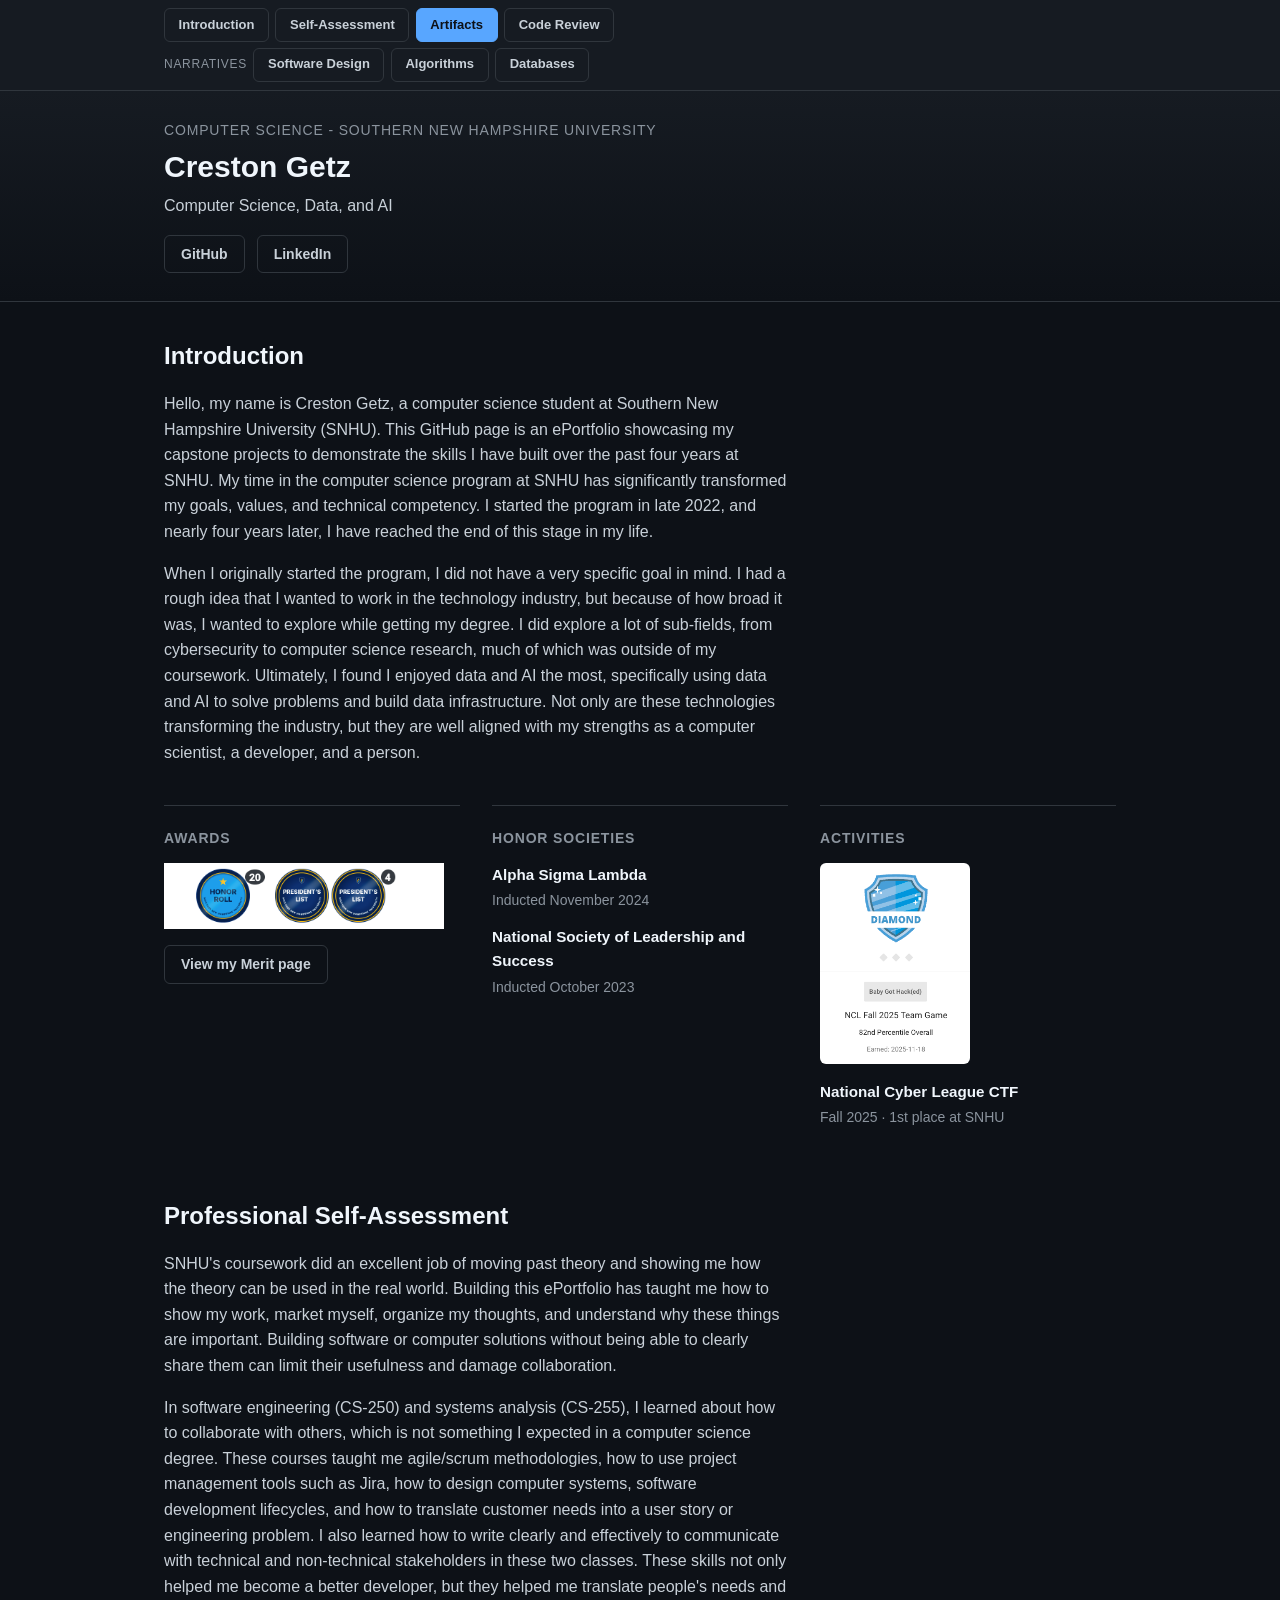
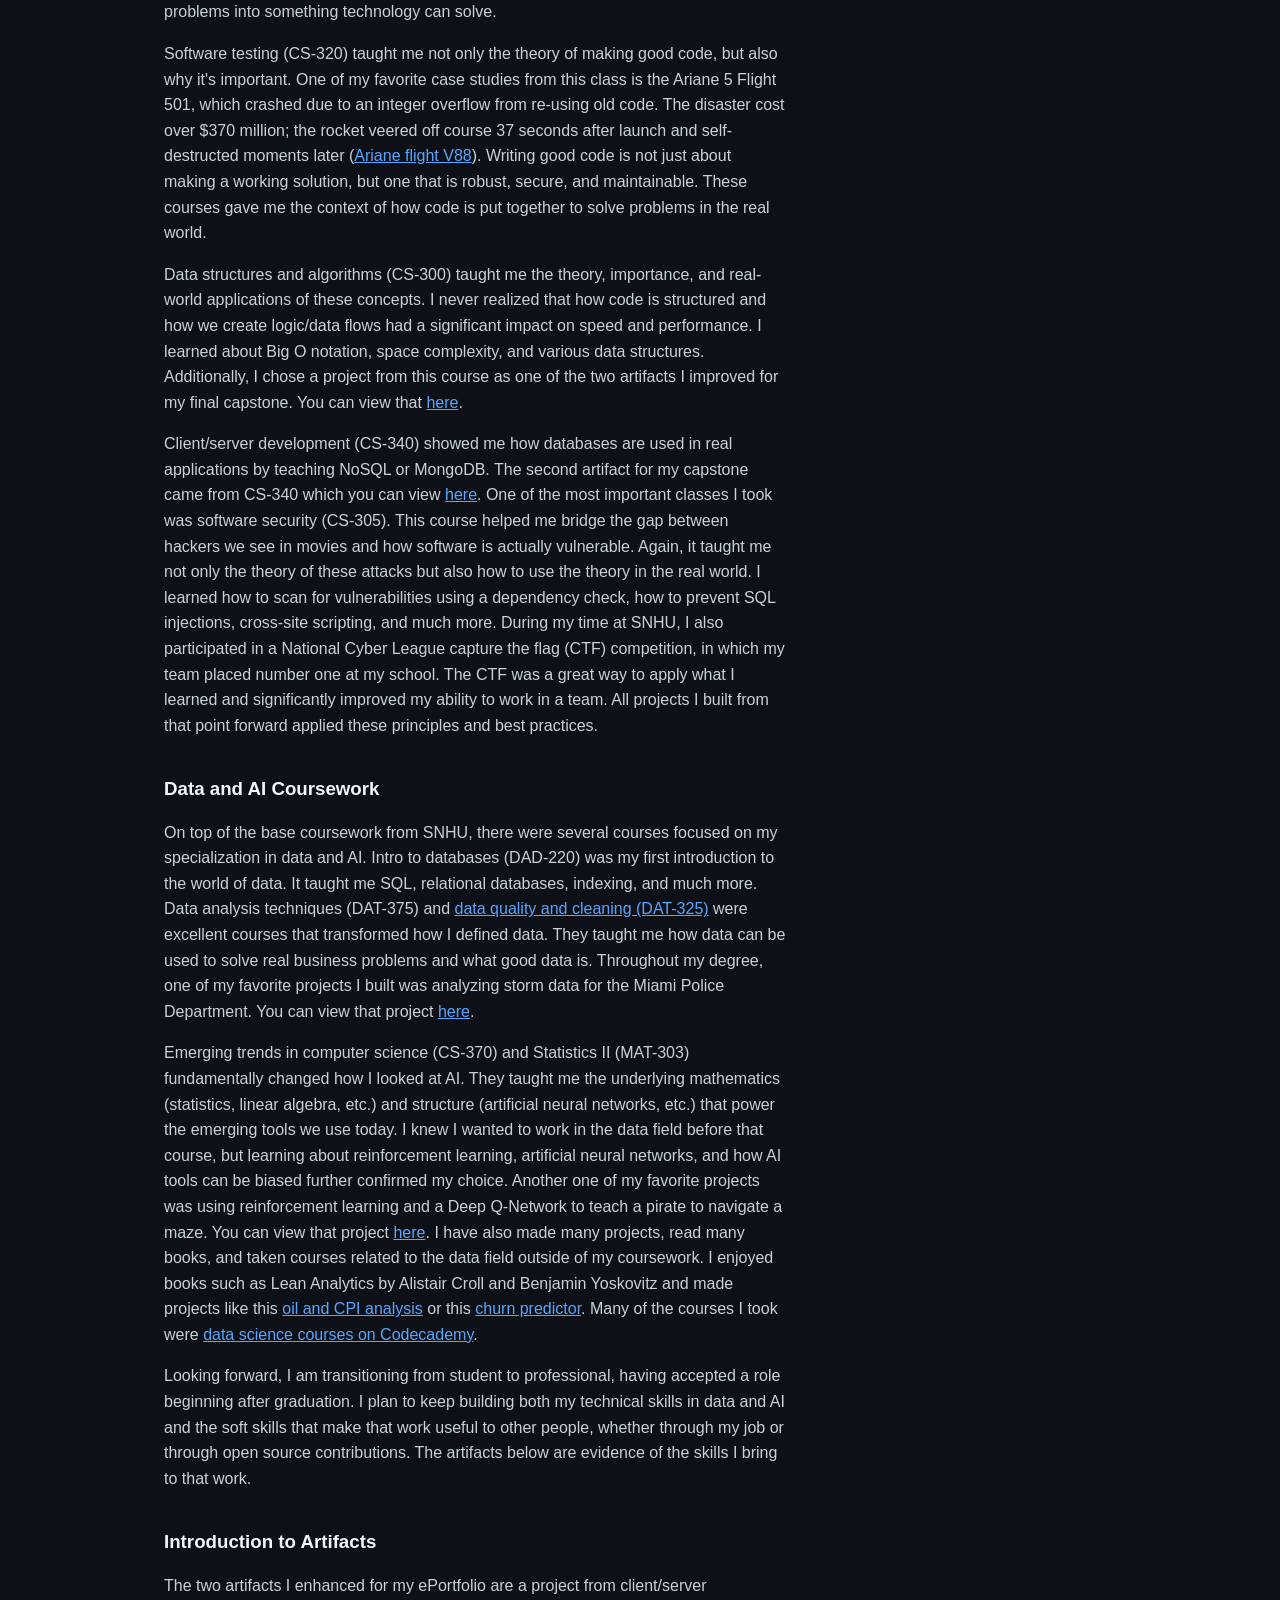
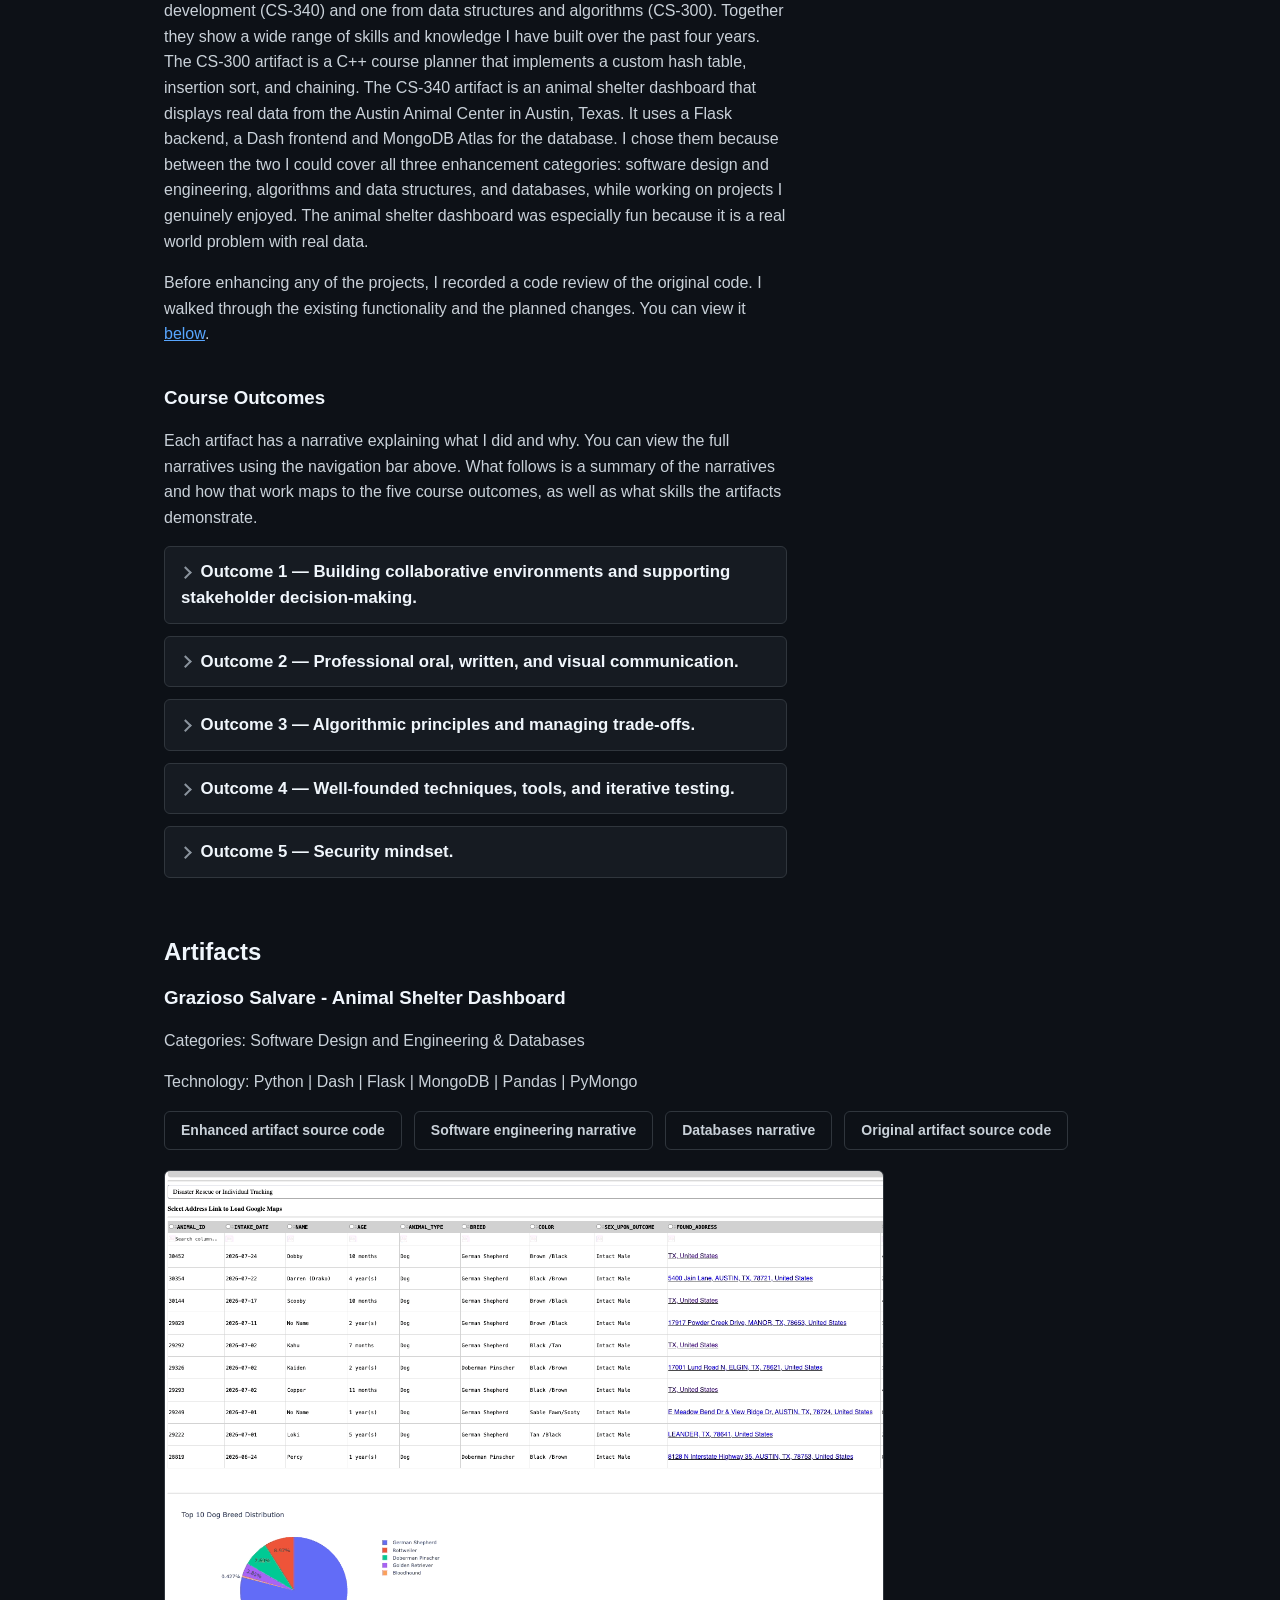
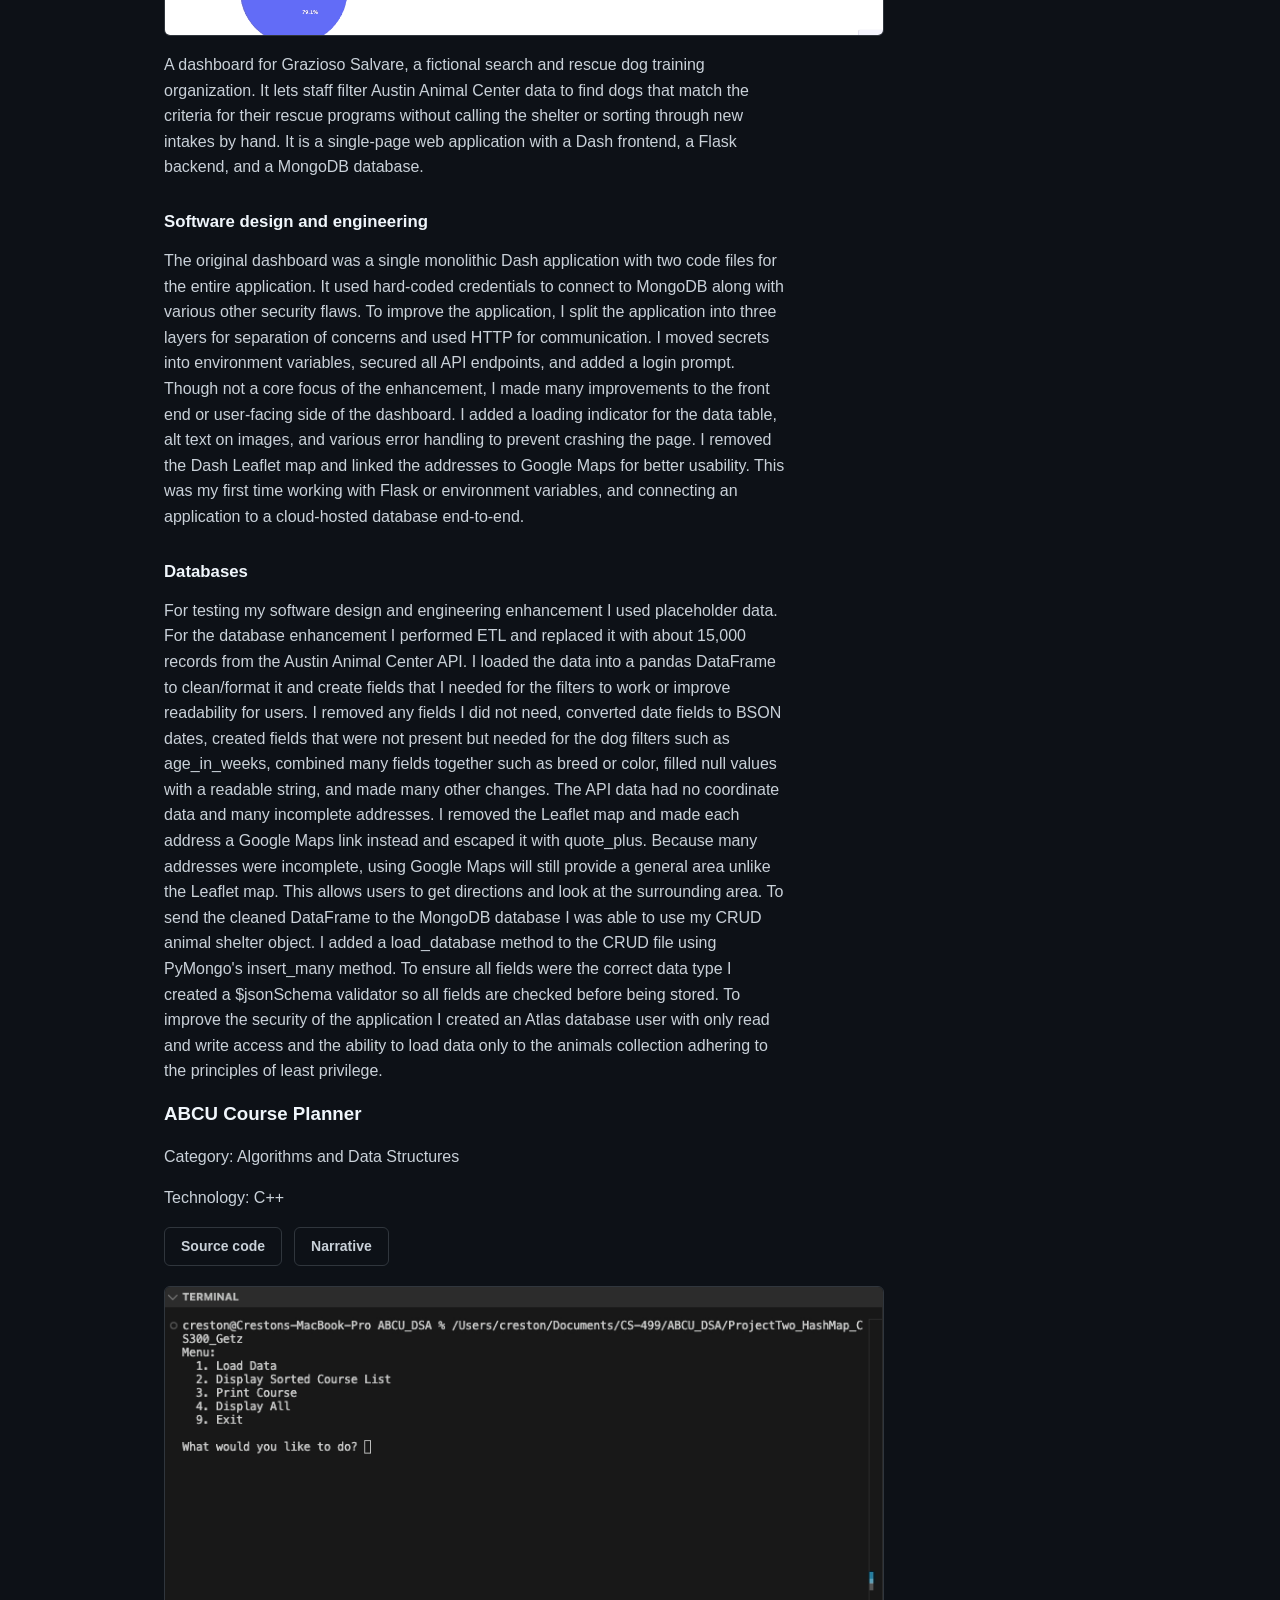
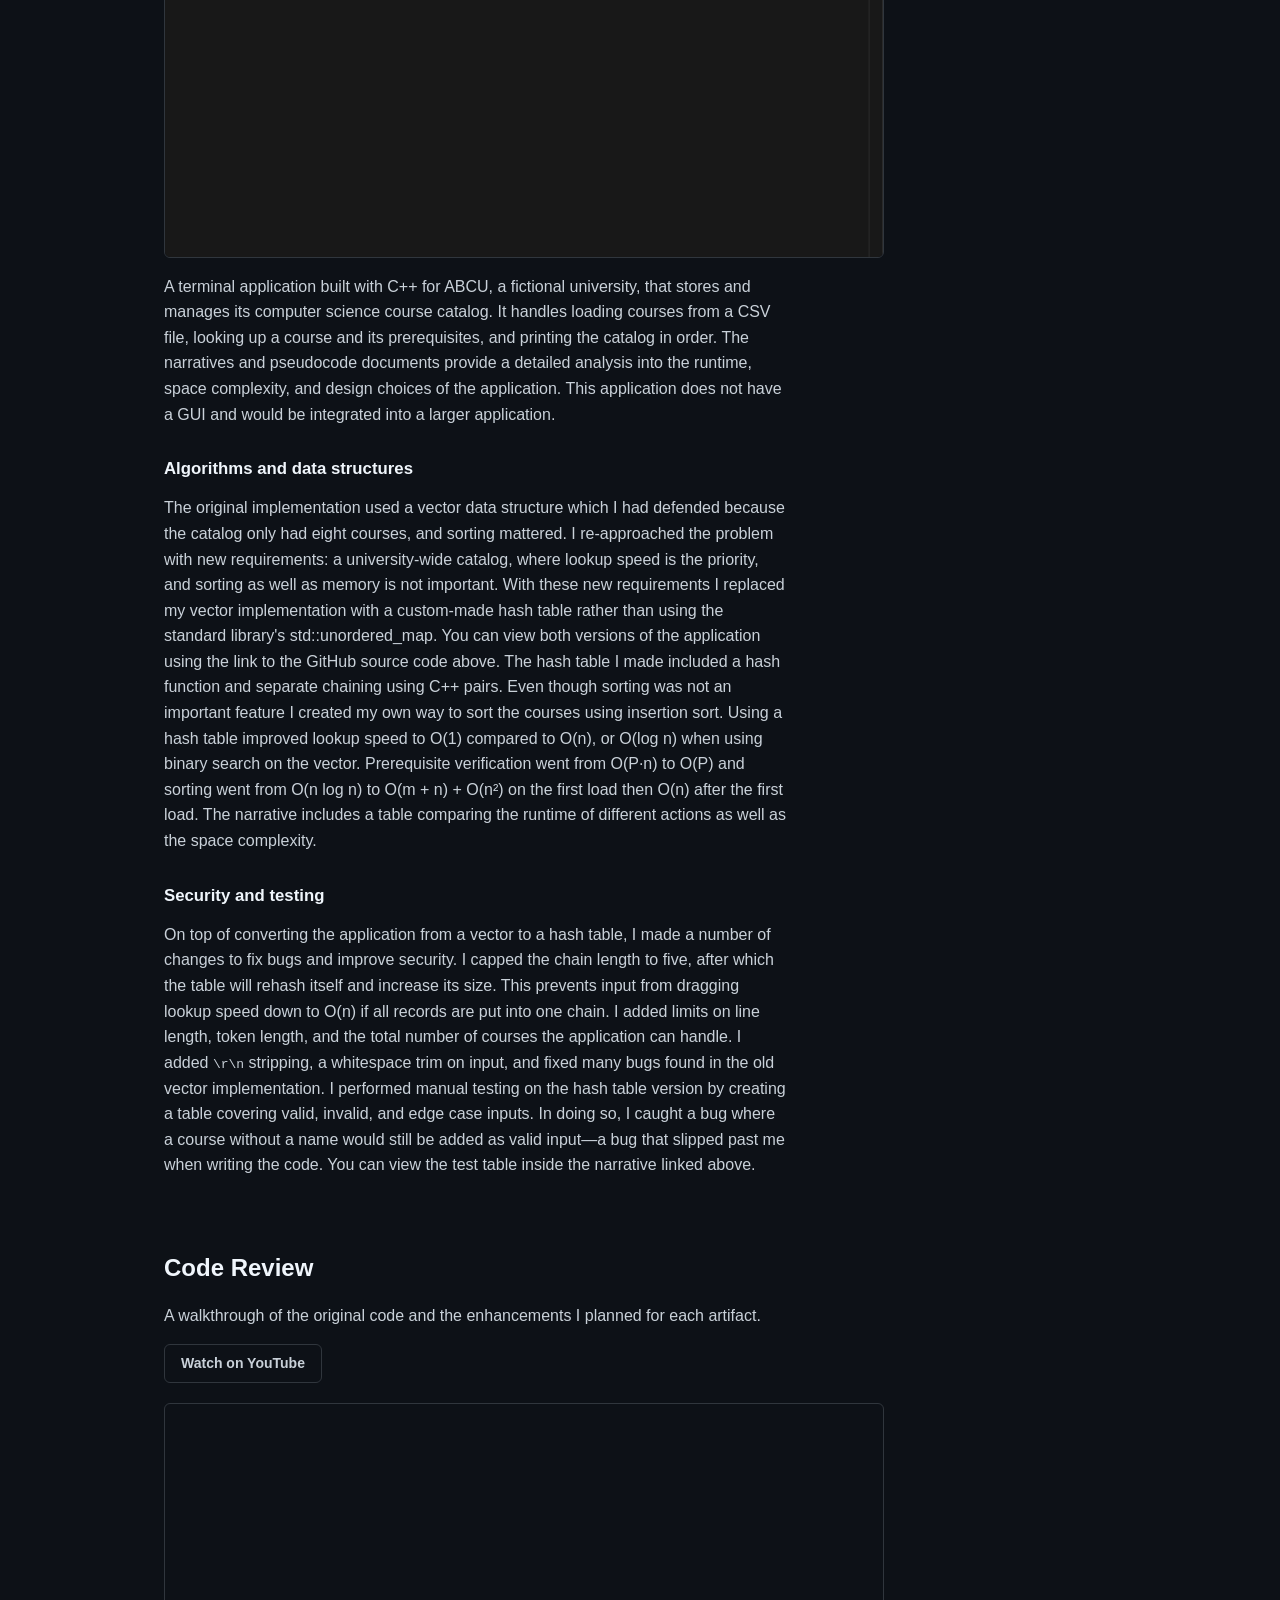
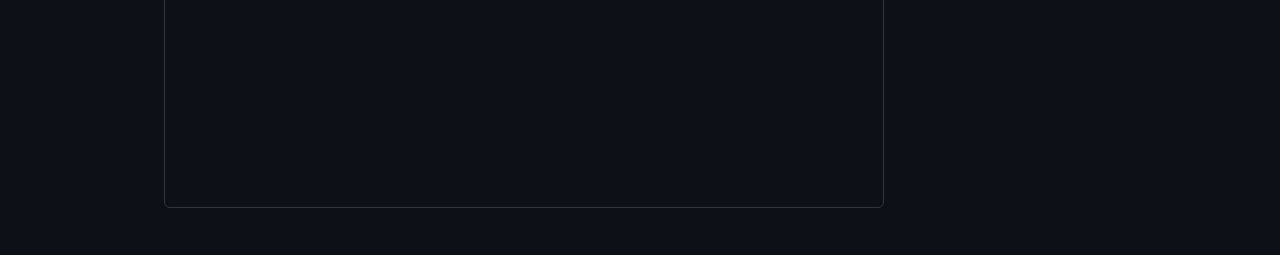
==== commit 70837a43: "Add files via upload" ====
--- a/index.html
+++ b/index.html
@@ -1,3 +1,7 @@
+<!-- This is the main HTML file for my ePortfolio 8/10/26 -->
+<!-- This code and all HTML files are inspired by https://developer.mozilla.org/en-US/docs/Learn_web_development/Core/Structuring_content/Basic_HTML_syntax -->
+<!-- And examples from Claude were used on how to improve UI and UX. It also helped me learn how to connect HTML and CSS -->
+
 <!DOCTYPE html>
 <html lang="en">
 
@@ -8,13 +12,22 @@
     <link rel="stylesheet" href="style.css">
 </head>
 
-<body> <!-- Nav bar will only show when user goes past header-->
-    <nav class="navbar" aria-label="Section navigation">
-        <div class="navbar-links">
-            <a class="btn" href="#intro">Introduction</a>
-            <a class="btn" href="#self-assessment">Self-Assessment</a>
-            <a class="btn" href="#artifacts">Artifacts</a>
-            <a class="btn" href="#code-review">Code Review</a>
+<body>
+    <nav class="navbar" aria-label="Site navigation">
+        <div class="navbar-inner">
+            <div class="navbar-row">
+                <a class="btn" href="#intro">Introduction</a>
+                <a class="btn" href="#self-assessment">Self-Assessment</a>
+                <a class="btn btn-primary" href="#artifacts">Artifacts</a>
+                <a class="btn" href="#code-review">Code Review</a>
+            </div>
+
+            <div class="navbar-row">
+                <span class="navbar-label">Narratives</span>
+                <a class="btn" href="software-design-narrative.html">Software Design</a>
+                <a class="btn" href="algorithms-narrative.html">Algorithms</a>
+                <a class="btn" href="databases-narrative.html">Databases</a>
+            </div>
         </div>
     </nav>
 
@@ -22,7 +35,7 @@
         <div class="hero-inner">
             <p class="eyebrow">Computer Science - Southern New Hampshire University</p>
             <h1>Creston Getz</h1>
-            <p class="tagline">Computer science graduate focused on data engineering and applied AI</p>
+            <p class="tagline">Computer Science, Data, and AI</p>
 
             <div class="buttons">
                 <a class="btn" href="https://github.com/crestongetz">GitHub</a>
@@ -32,49 +45,65 @@
     </header>
 
     <section id="intro" class="section intro">
-        <div class="intro-text">
-            <h1>Introduction</h1>
-            <p>
-                Hello, my name is Creston Getz, a computer science student at Southern New Hampshire 
-                University (SNHU). This GitHub page is an ePortfolio showcasing my capstone projects to 
-                demonstrate the skills I have built over the past four years at SNHU. 
-                My time in the computer science program at SNHU has significantly transformed my goals, values, 
-                and technical competency. I started the program in late 2022, and nearly four years later,
-                I have reached the end of this stage in my life.
-            </p>
-            <p>
-                When I originally started the program, I did not have a very specific goal in mind. 
-                I had a rough idea that I wanted to work in the technology industry, 
-                but because of how broad it was, I wanted to explore while getting my degree. I did explore a lot of 
-                sub-fields, from cybersecurity to computer science research, much of which was outside of my coursework. Ultimately, 
-                I found I enjoyed data and AI the most, specifically using data and AI to solve problems 
-                and build data infrastructure. Not only are these technologies transforming the industry,
-                but they are well aligned with my strengths as a computer scientist, a developer, and a person.    
-            </p>
-        </div>
-
-        <aside class="recognition">
-            <img class="merit-badges" src="assets/merit-badges.png"
-                 alt="Honor Roll and President's List award badges">
-
-            <a class="btn" href="https://meritpages.com/crestongetz">View my Merit page</a>
-
-            <h3>Honor Societies</h3>
-            <ul class="honors">
-                <li>
-                    <strong>Alpha Sigma Lambda</strong>
-                    <span>Inducted November 2024</span>
-                </li>
-                <li>
-                    <strong>National Society of Leadership and Success</strong>
-                    <span>Inducted October 2023</span>
-                </li>
-            </ul>
-        </aside>
+        <h2>Introduction</h2>
+
+        <p>
+            Hello, my name is Creston Getz, a computer science student at Southern New Hampshire
+            University (SNHU). This GitHub page is an ePortfolio showcasing my capstone projects to
+            demonstrate the skills I have built over the past four years at SNHU.
+            My time in the computer science program at SNHU has significantly transformed my goals, values,
+            and technical competency. I started the program in late 2022, and nearly four years later,
+            I have reached the end of this stage in my life.
+        </p>
+        <p>
+            When I originally started the program, I did not have a very specific goal in mind.
+            I had a rough idea that I wanted to work in the technology industry,
+            but because of how broad it was, I wanted to explore while getting my degree. I did explore a lot of
+            sub-fields, from cybersecurity to computer science research, much of which was outside of my coursework. Ultimately,
+            I found I enjoyed data and AI the most, specifically using data and AI to solve problems
+            and build data infrastructure. Not only are these technologies transforming the industry,
+            but they are well aligned with my strengths as a computer scientist, a developer, and a person.
+        </p>
+
+        <div class="recognition">
+            <div>
+                <h3>Awards</h3>
+                <img class="merit-badges" src="assets/merit-badges.png"
+                     alt="Honor Roll and President's List award badges">
+                <a class="btn" href="https://meritpages.com/crestongetz">View my Merit page</a>
+            </div>
+
+            <div>
+                <h3>Honor Societies</h3>
+                <ul class="honors">
+                    <li>
+                        <strong>Alpha Sigma Lambda</strong>
+                        <span>Inducted November 2024</span>
+                    </li>
+                    <li>
+                        <strong>National Society of Leadership and Success</strong>
+                        <span>Inducted October 2023</span>
+                    </li>
+                </ul>
+            </div>
+
+            <div>
+                <h3>Activities</h3>
+                <img class="ncl-badge" src="assets/NCL-Badge.png"
+                     alt="National Cyber League Fall 2025 Team Game badge: Diamond tier, team
+                          Baby Got Hack(ed), 82nd percentile overall, earned November 18, 2025">
+                <ul class="honors">
+                    <li>
+                        <strong>National Cyber League CTF</strong>
+                        <span>Fall 2025 &middot; 1st place at SNHU</span>
+                    </li>
+                </ul>
+            </div>
+        </div>
     </section>
 
     <section id="self-assessment" class="section">
-        <h1>Professional Self-Assessment</h1>
+        <h2>Professional Self-Assessment</h2>
 
         <p>
             SNHU's coursework did an excellent job of moving past theory and showing me how the
@@ -85,31 +114,31 @@
         </p>
 
         <p>
-            In CS-250: Software Engineering and CS-255: Systems Analysis, I learned about how to collaborate with others, which is not
+            In software engineering (CS-250) and systems analysis (CS-255), I learned about how to collaborate with others, which is not
             something I expected in a computer science degree. These courses taught me
             agile/scrum methodologies, how to use project management tools such as Jira, how to
             design computer systems, software development lifecycles, and how to translate
             customer needs into a user story or engineering problem. I also learned how to write
             clearly and effectively to communicate with technical and non-technical stakeholders
             in these two classes. These skills not only helped me become a better developer,
-            but they helped me translate what people needs/problems into a something technology can solve.
-        </p>
-
-        <p>
-            CS-320: Software Testing taught me not only the theory of making good code, but also
+            but they helped me translate people's needs and problems into something technology can solve.
+        </p>
+
+        <p>
+            Software testing (CS-320) taught me not only the theory of making good code, but also
             why it's important. One of my favorite case studies from this class is the Ariane 5
             Flight 501, which crashed due to an integer overflow from re-using old code. The
             disaster cost over $370 million; the rocket veered off course 37 seconds after
             launch and self-destructed moments later
-            (<a href="https://en.wikipedia.org/wiki/Ariane_flight_V88">Ariane flight V88</a>). 
+            (<a href="https://en.wikipedia.org/wiki/Ariane_flight_V88">Ariane flight V88</a>).
             Writing good code is not just about making a working solution, but one that is robust,
             secure, and maintainable. These courses gave me the context of how code is put together to solve problems in
-            the real world. 
-        </p>
-
-        <p>
-            In CS-300, I learned the theory, importance, and real-world applications of data
-            structures and algorithms. I never realized that how code is structured and how we
+            the real world.
+        </p>
+
+        <p>
+            Data structures and algorithms (CS-300) taught me the theory, importance, and
+            real-world applications of these concepts. I never realized that how code is structured and how we
             create logic/data flows had a significant impact on speed and performance. I learned
             about Big O notation, space complexity, and various data structures. Additionally, I
             chose a project from this course as one of the two artifacts I improved for my final
@@ -117,17 +146,17 @@
         </p>
 
         <p>
-            CS-340: Client/Server Development showed me how databases are used in real
+            Client/server development (CS-340) showed me how databases are used in real
             applications by teaching NoSQL or MongoDB. The second artifact for my capstone came
-            from CS-340. You can view that <a href="https://github.com/crestongetz/Animal-Shelter-Dashboard-Grazioso-Salvare">here</a>. 
-            One of the most important classes I took was CS-305: Software Security. This course helped
+            from CS-340 which you can view <a href="https://github.com/crestongetz/Animal-Shelter-Dashboard-Grazioso-Salvare">here</a>.
+            One of the most important classes I took was software security (CS-305). This course helped
             me bridge the gap between hackers we see in movies and how software is actually
             vulnerable. Again, it taught me not only the theory of these attacks but also how to
             use the theory in the real world. I learned how to scan for vulnerabilities using a
             dependency check, how to prevent SQL injections, cross-site scripting, and much more.
             During my time at SNHU, I also participated in a National Cyber League capture the flag (CTF) competition,
             in which my team placed number one at my school. The CTF was a great way to apply
-            what I learned and significantly improved my ability to work in a team. 
+            what I learned and significantly improved my ability to work in a team.
             All projects I built from that point forward applied these principles and best practices.
         </p>
 
@@ -135,28 +164,31 @@
 
         <p>
             On top of the base coursework from SNHU, there were several courses focused on my
-            specialization in data and AI. DAD-220: Intro to Databases was my first introduction to the world of data. 
-            It taught me SQL, relational databases, indexing, and much more. DAT-375: Data Analysis Techniques and
-            <a href="https://github.com/crestongetz/data-quality-validation-and-hr-data-integration">DAT-325: Data Quality and Cleaning</a> 
+            specialization in data and AI. Intro to databases (DAD-220) was my first introduction to the world of data.
+            It taught me SQL, relational databases, indexing, and much more. Data analysis techniques (DAT-375) and
+            <a href="https://github.com/crestongetz/data-quality-validation-and-hr-data-integration">data quality and cleaning (DAT-325)</a>
             were excellent courses that transformed how I defined data. They taught me how data can be
             used to solve real business problems and what good data is. Throughout my degree, one
             of my favorite projects I built was analyzing storm data for the Miami Police
-            Department. You can view that project 
+            Department. You can view that project
             <a href="https://github.com/crestongetz/Storm-Impact-Analysis-on-Property-Crime-Miami-2024-">here</a>.
         </p>
 
         <p>
-            CS-370: Emerging Trends in Computer Science and MAT-303: Statistics II fundamentally
+            Emerging trends in computer science (CS-370) and Statistics II (MAT-303) fundamentally
             changed how I looked at AI. They taught me the underlying mathematics (statistics, linear algebra, etc.)
             and structure (artificial neural networks, etc.) that power the emerging tools we use today. I knew I wanted to work in the data field
-            before CS-370, but learning about reinforcement learning, artificial neural
+            before that course, but learning about reinforcement learning, artificial neural
             networks, and how AI tools can be biased further confirmed my choice. Another one of my favorite projects was
             using reinforcement learning and a Deep Q-Network to teach a pirate to navigate a
             maze. You can view that project
-            <a href="https://github.com/crestongetz/dqn-treasure-maze">here</a>. I have also read
-            many books and taken many courses related to the data field, such as Lean
-            Analytics by Alistair Croll and Benjamin Yoskovitz and
-            <a href="https://www.codecademy.com/catalog/subject/data-science">data science courses on Codecademy</a>.
+            <a href="https://github.com/crestongetz/dqn-treasure-maze">here</a>. I have also made many projects, read
+            many books, and taken courses related to the data field outside of my coursework. I enjoyed books such as Lean
+            Analytics by Alistair Croll and Benjamin Yoskovitz and made projects like this
+            <a href="https://github.com/crestongetz/Oil-and-Consumer-Price-Indexes">oil and CPI analysis</a> or this
+            <a href="https://github.com/crestongetz/churn-predictor">churn predictor</a>.
+            Many of the courses I took were <a href="https://www.codecademy.com/catalog/subject/data-science">data science courses on Codecademy</a>.
+
         </p>
 
         <p>
@@ -164,25 +196,25 @@
             role beginning after graduation. I plan to keep building both my technical skills in
             data and AI and the soft skills that make that work useful to
             other people, whether through my job or through open source contributions.
-            
             The artifacts below are evidence of the skills I bring to that work.
         </p>
 
-        <h2>Introduction to Artifacts</h2>
-
-        <p>
-            The two artifacts I enhanced for my ePortfolio are a project from CS-340 and one from CS-300.
+        <h3>Introduction to Artifacts</h3>
+
+        <p>
+            The two artifacts I enhanced for my ePortfolio are a project from client/server development (CS-340)
+            and one from data structures and algorithms (CS-300).
             Together they show a wide range of skills and knowledge I have built over the past four years.
-            The CS-300 artifact is a C++ course planner that implements a custom hash table, insertion sort, 
-            and chaining. The CS-340 artifact is a animal shelter dashboard that displays real data from the
+            The CS-300 artifact is a C++ course planner that implements a custom hash table, insertion sort,
+            and chaining. The CS-340 artifact is an animal shelter dashboard that displays real data from the
             Austin Animal Center in Austin, Texas. It uses a Flask backend, a Dash frontend and MongoDB Atlas
             for the database. I chose them because between the two I could cover all three enhancement
-            categories; software design and engineering, algorithms and data structures, and databases.
-            While working on projects I genuinely enjoyed. The animal shelter dashboard was especially
+            categories: software design and engineering, algorithms and data structures, and databases,
+            while working on projects I genuinely enjoyed. The animal shelter dashboard was especially
             fun because it is a real world problem with real data.
         </p>
         <p>
-            Before enhancing any of the projects, I recorded a code review of the original code. 
+            Before enhancing any of the projects, I recorded a code review of the original code.
             I walked through the existing functionality and the planned changes. You can view it
             <a href="#code-review">below</a>.
         </p>
@@ -190,119 +222,130 @@
         <h3>Course Outcomes</h3>
 
         <p>
-            Each artifact has a narrative explaining what I did and why. You can view the full narratives
-            in the <a href="#artifacts">artifacts section</a>. What follows is a summary of the narratives and how
-            that work maps to the five course outcomes. And what skills the artifacts demonstrate. 
-        </p>
-
-        <h4>Outcome 1 — Building collaborative environments and supporting stakeholder decision-making.</h4>
-
-        <p>
-            Many of the enhancements were made with other developers or stakeholders in mind. The code review walked 
-            through the original code and planned changed with an audience of peers or a manager in mind. 
+            Each artifact has a narrative explaining what I did and why. You can view the full narratives using the 
+            navigation bar above. What follows is a summary of the narratives and how
+            that work maps to the five course outcomes, as well as what skills the artifacts demonstrate.
+        </p>
+
+        <details class="outcome">
+        <summary><h4>Outcome 1 — Building collaborative environments and supporting stakeholder decision-making.</h4></summary>
+
+        <p>
+            Many of the enhancements were made with other developers or stakeholders in mind. The code review walked
+            through the original code and planned changes with an audience of peers or a manager in mind.
             I explained the functionality of the code, analyzed my code for errors/bugs, and walked through
-            the planned enhancements before performing any of them. All of the artifacts were built so someone 
-            else coulf pick up my work. The animal shelter dashboard has extensive comments and documentation,
-            and does the ABCU course planner. Both artifacts include code that improves maintainability, 
+            the planned enhancements before performing any of them. All of the artifacts were built so someone
+            else could pick up my work. The animal shelter dashboard has extensive comments and documentation,
+            and so does the ABCU course planner. The code review and code comments demonstrate the ability to talk about best practices
+            in team environments. Both artifacts include code that improves maintainability,
             such as the RESCUE_QUERIES dictionary in the CRUD layer for the animal shelter dashboard. A technical stakeholder
             can change the search criteria for a new program in one central place. Having the animal shelter dashboard
-            use a flask backend allows for a front end developer to build a new dashboard without needing to build a new backend.
-        </p>
-
-        <h4>Outcome 2 — Professional oral, written, and visual communication.</h4>
+            use a Flask backend allows for a front-end developer to build a new dashboard without needing to build a new backend.
+        </p>
+        </details>
+
+        <details class="outcome">
+        <summary><h4>Outcome 2 — Professional oral, written, and visual communication.</h4></summary>
 
         <p>
             This portfolio is a demonstration of all three forms: the code review video, three written narratives, this ePortfolio,
-            and the animal shelter dashboard itself. The code review was recorded with a professional audience in mind, because it 
-            was made for peers it is a informal code review. The written narratives provide a more formal explanation and walkthrough 
+            and the animal shelter dashboard itself. The code review was recorded with a professional technical audience in mind; because it
+            was made for peers, it is an informal code review. The written narratives provide a more formal explanation and walkthrough
             of the changes made. The ABCU course planner and database narratives include tables, screenshots, and links to better
             demonstrate the changes made. The ePortfolio itself is a visual demonstration of my work, with links, pictures, and written explanations.
-            The animal shelter dashboard was built for non-technical stakeholders and highlights my ability to improve user experience. The 
+            The animal shelter dashboard was built for non-technical stakeholders and highlights my ability to improve user experience. The
             data for the dashboard was cleaned and formatted to be more legible and useful to the needs of that specific user. I also added
             a loading indicator, alt text, and various error handling to improve the user experience.
         </p>
-
-        <h4>Outcome 3 — Algorithmic principles and managing trade-offs.</h4>
-
-        <p>
-            The ABCU course planner directly demonstrates my ability to apply apply algorithmic principles and manage the 
-            trade-offs that come with them. The original course planner used a vector data structure, which I defended at the 
+        </details>
+
+        <details class="outcome">
+        <summary><h4>Outcome 3 — Algorithmic principles and managing trade-offs.</h4></summary>
+
+        <p>
+            The ABCU course planner directly demonstrates my ability to apply algorithmic principles and manage the
+            trade-offs that come with them. The original course planner used a vector data structure, which I defended at the
             time because the number of courses was small and sorting was important. For my enhancement I re-approached the
             application with different requirements where lookup speed was a priority, sorting was less important, and memory
-            was not a constraint. Under these new requirements I replaced the vector with a custom made hash table using chaining.
+            was not a constraint. Under these new requirements I replaced the vector with a custom-made hash table using chaining.
             This brought the lookup from O(n), or O(log n) with binary search, down to O(1). However, it came with trade-offs.
             The hash table sorts courses at O(n²) with the insertion sort method I wrote and increases the space complexity from O(n) to O(m + n).
-            To backup my decision to use a hash table I created a comparison table that compared the runtimes and space complexity
-            of each action which can be found in the narrative. I made similar decisions with the animal shelter database. 
+            To back up my decision to use a hash table I created a comparison table that compared the runtimes and space complexity
+            of each action which can be found in the narrative. I made similar decisions with the animal shelter database.
             I originally considered using an aggregation pipeline and an index in my plan, but decided against both for the current data size.
             In the narratives I explained what would need to change if either the ABCU course planner or the animal shelter dashboard needed to scale up in the future.
             Such as adding an index to the database or using the standard library's sort method to improve sort time to O(n log n).
         </p>
-
-        <h4>Outcome 4 — Well-founded techniques, tools, and iterative testing.</h4>
-
-        <p> 
+        </details>
+
+        <details class="outcome">
+        <summary><h4>Outcome 4 — Well-founded techniques, tools, and iterative testing.</h4></summary>
+
+        <p>
             The original animal shelter dashboard had a monolithic architecture. I demonstrated my ability to create industry standard software design
             by splitting the application into three separate layers: a Flask backend, a MongoDB Atlas database, and a Dash frontend.
             The backend handles all communication with the database and business logic, while the frontend handles all user interaction.
             These layers communicate over HTTP allowing all layers to be maintained and updated independently making the code efficient and robust.
-            To deliver value to stakeholders the dashboard uses real data. I pulled about 15,000 records from the Austin Animal Shelter API, 
-            cleaned it with pandas, and loaded it into MongoDB Atlas. Using the real data is what makes the dashboard something a actual
-            dog rescue company could use. I demonstrated iterative testing with the ABCU course planner. I created a table of ten test cases that 
-            covered valid, invalid, or edge case input. I ran these tests manually according to my plan. I found a bug in test eight where 
+            To deliver value to stakeholders the dashboard uses real data. I pulled about 15,000 records from the Austin Animal Center API,
+            cleaned it with pandas, and loaded it into MongoDB Atlas. Using the real data is what makes the dashboard something an actual
+            dog rescue company could use. I demonstrated iterative testing with the ABCU course planner. I created a table of ten test cases that
+            covered valid, invalid, or edge case input. I ran these tests manually according to my plan. I found a bug in test eight where
             a course in the csv file with only a course number and no course name was erroneously being added to the hash table.
             I fixed the bug by adding <code>|| tokens[0].empty() || tokens[1].empty()</code> to the if statement in the <code>readFileAndStore</code> method.
-            All of the work I did not do was documented in the narratives such as automatic data loads, backups, indexing, and so on. 
-            This demonstrates my ability to document future improves for other developers or stakeholders to understand what improvements could be made and 
+            All of the work I did not do was documented in the narratives, such as automatic data loads, backups, and indexing.
+            This demonstrates my ability to document future improvements for other developers or stakeholders to understand what improvements could be made and
             why they were not made.
         </p>
-
-        <h4>Outcome 5 — Security mindset.</h4>
-
-        <p>
-            The original animal shelter dashboard had no security at all. It had hard coded secrets, no access control, or input validation. 
+        </details>
+
+        <details class="outcome">
+        <summary><h4>Outcome 5 — Security mindset.</h4></summary>
+
+        <p>
+            The original animal shelter dashboard had no security at all. It had hard-coded secrets, no access control, and no input validation.
             I demonstrated my security mindset by adding various security features to the front facing dashboard, as well as the backend and database.
-            When making the requirements for the dashboard I demonstrated my ability to address security flaws in software architecture by planning the 
-            following changes before performing them. I first removed all hard coded secrets and moved them into environment variables, added a login 
+            When making the requirements for the dashboard I demonstrated my ability to address security flaws in software architecture by planning the
+            following changes before performing them. I first removed all hard-coded secrets and moved them into environment variables, added a login
             prompt, and secured the API endpoints with an API key that will return a 401 if it is missing. I first considered using JWTs for authentication,
-            but decides against them because every user of the dashboard will have the same permissions. Instead I opted for using an API to secure the endpoints.
-            For the database of the dashboard I created a least-privilege Atlas user with only read and write access to the animals collection, added a 
-            $jsonSchema validator so every field is the correct type, and kept all filters in a dictionary to prevent NoSQL injection. By adding a validator and 
-            a dictionary of filters I demonstrated my ability to ensure all data are validated. Similarly, I used quote_plus to escape address data before 
-            it goes to the google maps URL.
+            but decided against them because every user of the dashboard will have the same permissions. Instead I opted for using an API key to secure the endpoints.
+            For the database of the dashboard I created a least-privilege Atlas user with only read and write access to the animals collection, added a
+            $jsonSchema validator so every field is the correct type, and kept all filters in a dictionary to prevent NoSQL injection. By adding a validator and
+            a dictionary of filters I demonstrated my ability to ensure all data are validated. Similarly, I used quote_plus to escape address data before
+            it goes to the Google Maps URL.
         </p>
         <p>
             In the ABCU course planner I added additional security features to follow security best practices. I first capped the length of chains to five, after
             which the hash table will rehash itself and increase its size. This will prevent either a malicious or careless actor from forcing too many collisions
             and dragging the lookup speed down to O(n). I also added limits on the length of lines, tokens, and the total number of courses.
-            I demonstrated my ability to consider future changes to applications by discussing the flaws and considerations of my changes in the narratives. 
-            I identified the security implications of using an API key for authentication and how the CSV file for the course planner is assumed to come from 
+            I demonstrated my ability to consider future changes to applications by discussing the flaws and considerations of my changes in the narratives.
+            I identified the security implications of using an API key for authentication and how the CSV file for the course planner is assumed to come from
             a trusted source. I also discussed why I made the decisions I did and how they can be edited or improved in the future.
         </p>
+        </details>
 
     </section>
 
 
     <section id="artifacts" class="section">
-        <h1>Artifacts</h1>
-
-        <h2>Grazioso Salvare - Animal Shelter Dashboard</h2>
-        <p>Categories: Software Design and Engineering & Databases</p>
+        <h2>Artifacts</h2>
+
+        <h3>Grazioso Salvare - Animal Shelter Dashboard</h3>
+        <p>Categories: Software Design and Engineering &amp; Databases</p>
         <p>Technology: Python | Dash | Flask | MongoDB | Pandas | PyMongo</p>
         <div class="buttons">
             <a class="btn" href="https://github.com/crestongetz/Animal-Shelter-Dashboard-Grazioso-Salvare">Enhanced artifact source code</a>
-            <a class="btn" href="https://github.com/crestongetz/Animal-Shelter-Dashboard-Grazioso-Salvare/blob/e8c6e6b01fbbf4f389aa79b20f9a3081ecc8f2b5/narratives/Software%20Design%20and%20Engineering%20Narrative.pdf">Software engineering narrative</a>
-            <a class="btn" href="https://github.com/crestongetz/Animal-Shelter-Dashboard-Grazioso-Salvare/blob/e8c6e6b01fbbf4f389aa79b20f9a3081ecc8f2b5/narratives/Database%20Narrative.pdf">Databases narrative</a>
+            <a class="btn" href="software-design-narrative.html">Software engineering narrative</a>
+            <a class="btn" href="databases-narrative.html">Databases narrative</a>
             <a class="btn" href="https://github.com/crestongetz/Animal-Shelter-WebDashboard-Grazioso-Salvare/tree/main">Original artifact source code</a>
         </div>
 
         <figure class="artifact-demo">
             <img src="assets/Animal_DashbaordGIF.gif"
                  alt="Screen recording of the Grazioso Salvare dashboard: filtering rescue dogs by
-                      training type and updating the results table, map, and breed chart">
+                      training type and updating the results table and breed chart">
         </figure>
 
-         
+
             <p>
                 A dashboard for Grazioso Salvare, a fictional search and rescue dog training
                 organization. It lets staff filter Austin Animal Center data to find dogs that
@@ -310,63 +353,62 @@
                 or sorting through new intakes by hand.
                 It is a single-page web application with a Dash frontend, a Flask backend, and a MongoDB database.
             </p>
- 
+
             <h4>Software design and engineering</h4>
             <p>
                 The original dashboard was a single monolithic Dash application with two code files for the entire
                 application. It used hard-coded credentials to connect to MongoDB along with various other security flaws.
-                To improve the application, I split the application into three layers for separation of concerns and 
-                used HTTP for communication. I moved secrets into environment variables, secured all API endpoints, and a
-                dded a login prompt. Though not a core focus of the enhancement, I made many improvements to the front end or 
-                user-facing side of the dashboard. I added a loading indicator for the data table, alt text on images, 
-                and various error handling to prevent crashing the page. I removed the Dash Leaflet map and linked 
-                the addresses to Google Maps for better usability. This was my first time working with Flask or 
+                To improve the application, I split the application into three layers for separation of concerns and
+                used HTTP for communication. I moved secrets into environment variables, secured all API endpoints, and
+                added a login prompt. Though not a core focus of the enhancement, I made many improvements to the front end or
+                user-facing side of the dashboard. I added a loading indicator for the data table, alt text on images,
+                and various error handling to prevent crashing the page. I removed the Dash Leaflet map and linked
+                the addresses to Google Maps for better usability. This was my first time working with Flask or
                 environment variables, and connecting an application to a cloud-hosted database end-to-end.
             </p>
- 
+
             <h4>Databases</h4>
             <p>
-                For testing my software design and engineering enhancement I used placeholder data. For the database 
-                enhancement I performed ETL and replaced it with about 15,000 records from the Austin Animal Shelter API. 
+                For testing my software design and engineering enhancement I used placeholder data. For the database
+                enhancement I performed ETL and replaced it with about 15,000 records from the Austin Animal Center API.
                 I loaded the data into a pandas DataFrame to clean/format it and create fields that I needed for the filters
-                to work or improve readability for users. I removed any fields I did not need, converted date fields 
-                to BSON dates, created fields that were not present but needed for the dog filters such as age_in_weeks, 
-                combined many fields together such as breed or color, filled null values with a readable string, and 
-                made many other changes. The API data had no coordinate data and many incomplete addresses. I removed 
-                the Leaflet map and made each address a Google Maps link instead and escaped it with quote_plus. 
-                Because many addresses were incomplete, using Google Maps will still provide a general area 
-                unlike the Leaflet map. This allows users to get directions and look at the surrounding area. 
-                To send the cleaned DataFrame to the MongoDB database I was able to use my CRUD animal shelter object. 
-                I added a load_database method to the CRUD file using PyMongo's insert_many method. To ensure 
-                all fields were the correct data type I created a $jsonSchema validator so all fields are 
-                checked before being stored. To improve the security of the application I created an Atlas 
-                database user with only read and write access and the ability to load data only to the 
+                to work or improve readability for users. I removed any fields I did not need, converted date fields
+                to BSON dates, created fields that were not present but needed for the dog filters such as age_in_weeks,
+                combined many fields together such as breed or color, filled null values with a readable string, and
+                made many other changes. The API data had no coordinate data and many incomplete addresses. I removed
+                the Leaflet map and made each address a Google Maps link instead and escaped it with quote_plus.
+                Because many addresses were incomplete, using Google Maps will still provide a general area
+                unlike the Leaflet map. This allows users to get directions and look at the surrounding area.
+                To send the cleaned DataFrame to the MongoDB database I was able to use my CRUD animal shelter object.
+                I added a load_database method to the CRUD file using PyMongo's insert_many method. To ensure
+                all fields were the correct data type I created a $jsonSchema validator so all fields are
+                checked before being stored. To improve the security of the application I created an Atlas
+                database user with only read and write access and the ability to load data only to the
                 animals collection adhering to the principles of least privilege.
             </p>
 
-        <h2>ABCU Course Planner</h2>
+        <h3>ABCU Course Planner</h3>
         <p>Category: Algorithms and Data Structures</p>
         <p>Technology: C++</p>
         <div class="buttons">
             <a class="btn" href="https://github.com/crestongetz/ABCU-Course-Planner">Source code</a>
-            <a class="btn" href="https://github.com/crestongetz/ABCU-Course-Planner/blob/main/ABCU%20Course%20Planner%20Narrative.pdf">Narrative</a>
+            <a class="btn" href="algorithms-narrative.html">Narrative</a>
         </div>
 
         <figure class="artifact-demo">
             <img src="assets/ABCU-GIF.gif"
-                 alt="Screen recording of the ABCU course planner CLI: filtering courses by
-                      department and updating the results table, map, and schedule chart">
+                 alt="Screen recording of the ABCU course planner CLI. Loading the course file from the menu, then looking up a course and printing it with its prerequisites">
         </figure>
 
         <p>
             A terminal application built with C++ for ABCU, a fictional university, that stores
-            and manages its computer science course catalog. It handles loading courses from a 
+            and manages its computer science course catalog. It handles loading courses from a
             CSV file, looking up a course and its prerequisites, and printing the catalog in
             order. The narratives and pseudocode documents provide a detailed analysis into
             the runtime, space complexity, and design choices of the application.
             This application does not have a GUI and would be integrated into a larger application.
         </p>
- 
+
         <h4>Algorithms and data structures</h4>
         <p>
             The original implementation used a vector data structure which I had defended because the
@@ -384,19 +426,19 @@
             after the first load. The narrative includes a table comparing the runtime
             of different actions as well as the space complexity.
         </p>
- 
+
         <h4>Security and testing</h4>
         <p>
             On top of converting the application from a vector to a hash table, I made a number
-            of changes to fix bugs and improve security. I capped the chain length to five, 
-            after which the table will rehash itself and increase its size. This prevents input 
-            from dragging lookup speed down to O(n) if all records are put into one chain. 
-            I added limits on line length, token length, and the total number of courses the 
-            application can handle. I added <code>\r\n</code> stripping, a whitespace trim 
-            on input, and fixed many bugs found in the old vector implementation. I performed 
-            manual testing on the hash table version by creating a table covering valid, 
-            invalid, and edge case inputs. In doing so, I caught a bug where a course 
-            without a name would still be added as valid input—a bug that slipped past 
+            of changes to fix bugs and improve security. I capped the chain length to five,
+            after which the table will rehash itself and increase its size. This prevents input
+            from dragging lookup speed down to O(n) if all records are put into one chain.
+            I added limits on line length, token length, and the total number of courses the
+            application can handle. I added <code>\r\n</code> stripping, a whitespace trim
+            on input, and fixed many bugs found in the old vector implementation. I performed
+            manual testing on the hash table version by creating a table covering valid,
+            invalid, and edge case inputs. In doing so, I caught a bug where a course
+            without a name would still be added as valid input—a bug that slipped past
             me when writing the code. You can view the test table inside the narrative linked above.
         </p>
 
@@ -418,15 +460,6 @@
         </div>
     </section>
 
-    <script>
-        // Show the top nav once the user has scrolled past the hero.
-        const navbar = document.querySelector('.navbar');
-
-        window.addEventListener('scroll', () => {
-            navbar.classList.toggle('visible', window.scrollY > 200);
-        });
-    </script>
-
 </body>
 
 </html>
--- a/style.css
+++ b/style.css
@@ -1,3 +1,12 @@
+/* 
+This is the CSS file for my ePortfolio
+8/10/26
+This file was inspired by https://developer.mozilla.org/en-US/docs/Learn_web_development/Core/Styling_basics
+and inspired by examples from Claude on how to connect CSS to HTML and improve UI and UX.
+
+*/
+
+
 * {
     box-sizing: border-box;
 }
@@ -78,33 +87,73 @@
     background-color: #161b22;
 }
 
-/*  fixed header nav bar */
+/*  Artifacts is the primary destination in the nav, so it gets a filled treatment
+    instead of the outlined default. Fill and weight both change, so the emphasis
+    never depends on color alone. */
+.btn-primary {
+    background-color: #58a6ff;
+    border-color: #58a6ff;
+    color: #0d1117;
+    font-weight: 700;
+}
+
+.btn-primary:hover {
+    background-color: #79c0ff;
+    border-color: #79c0ff;
+}
+
+/*  Keyboard users need to see what is focused; white reads on both button styles. */
+.btn:focus-visible {
+    outline: 2px solid #f0f6fc;
+    outline-offset: 2px;
+}
+
+/*  Header nav bar. Sticky rather than fixed so it is visible on arrival, takes up
+    its own space at the top of the page, then stays pinned once the user scrolls. */
 .navbar {
-    position: fixed;
+    position: sticky;
     top: 0;
-    left: 0;
-    right: 0;
     z-index: 10;
     padding: 0.5rem 0;
     background-color: #161b22;
     border-bottom: 1px solid #30363d;
-
-    /* Hidden until .visible is added on scroll. Inspired from examples from claude */
-    transform: translateY(-100%);
-    transition: transform 0.25s ease;
-}
-
-.navbar.visible {
-    transform: translateY(0);
-}
-
-.navbar-links {
+}
+
+.navbar .btn {
+    padding: 0.35rem 0.85rem;
+    font-size: 0.8125rem;
+}
+
+/*  Two stacked rows: page sections on top, narratives underneath. */
+.navbar-inner {
     max-width: 1000px;
     margin: 0 auto;
     padding: 0 1.5rem;
     display: flex;
+    flex-direction: column;
+    gap: 0.35rem;
+}
+
+.navbar-row {
+    display: flex;
     flex-wrap: wrap;
-    gap: 0.5rem;
+    align-items: center;
+    gap: 0.4rem;
+}
+
+/*  Labels the second row so the narratives are not mistaken for page sections. */
+.navbar-label {
+    font-size: 0.75rem;
+    text-transform: uppercase;
+    letter-spacing: 0.06em;
+    color: #8b949e;
+}
+
+/*  Marks the narrative page the reader is currently on. */
+.btn[aria-current="page"] {
+    background-color: #21262d;
+    border-color: #8b949e;
+    color: #f0f6fc;
 }
 
 /*  Sections  */
@@ -112,7 +161,8 @@
     max-width: 1000px;
     margin: 0 auto;
     padding: 1.25rem 1.5rem;
-    scroll-margin-top: 4.5rem;
+    /*  Clears the two-row sticky nav so anchored headings are not hidden behind it. */
+    scroll-margin-top: 6.5rem;
 }
 
 /*  Artifact demo GIFs  */
@@ -149,61 +199,207 @@
     border-radius: 6px;
 }
 
-/*  copy of the body same measure in the self-assessment and the artifact narratives  */
+/*  copy of the body same measure in the self-assessment  */
 #self-assessment p,
-#self-assessment h4,
 #artifacts p,
 #artifacts h4 {
     max-width: 70ch;
 }
 
+/*  measure and heading spacing on the narratives page  */
+.narrative p,
+.narrative h2 {
+    max-width: 70ch;
+}
+
+/*  Screenshots in a narrative break out past the 1000px section so UI text stays readable.  */
+.narrative-figure {
+    width: min(1400px, 92vw);
+    max-width: none;
+    margin: 0.5rem 0 0 50%;
+    transform: translateX(-50%);
+}
+
+.narrative code {
+    padding: 0.1rem 0.3rem;
+    border-radius: 4px;
+    background-color: #161b22;
+    font-size: 0.9em;
+}
+
+.narrative .references {
+    max-width: 70ch;
+    padding-left: 1.25rem;
+    font-size: 0.9rem;
+}
+
+.narrative .references li {
+    margin-bottom: 0.75rem;
+}
+
+/*  Narrative tables let wide tables scroll  */
+.table-wrap {
+    margin: 1rem 0 1.5rem;
+    overflow-x: auto;
+}
+
+.table-wrap table {
+    border-collapse: collapse;
+    width: 100%;
+    min-width: 640px;
+    font-size: 0.875rem;
+}
+
+.table-wrap th,
+.table-wrap td {
+    padding: 0.5rem 0.75rem;
+    border: 1px solid #30363d;
+    text-align: left;
+    vertical-align: top;
+}
+
+.table-wrap thead th {
+    background-color: #161b22;
+    color: #f0f6fc;
+}
+
+.table-wrap tbody th {
+    color: #f0f6fc;
+    font-weight: 600;
+}
+
+.table-wrap tbody tr:nth-child(even) {
+    background-color: rgba(22, 27, 34, 0.5);
+}
+
 #self-assessment h3 {
     margin-top: 2.5rem;
 }
 
-#self-assessment h4,
 #artifacts h4 {
     margin-top: 2rem;
     margin-bottom: 0.5rem;
     font-size: 1.05rem;
 }
 
-/*  Intro + Merit badges  */
+/*  Course outcomes. Native <details> as list */
+.outcome {
+    max-width: 70ch;
+    margin-top: 0.75rem;
+    border: 1px solid #30363d;
+    border-radius: 6px;
+    background-color: #161b22;
+}
+
+/*  show open/closed state. */
+.outcome summary {
+    padding: 0.75rem 1rem;
+    cursor: pointer;
+    list-style: none;
+}
+
+.outcome summary::-webkit-details-marker {
+    display: none;
+}
+
+.outcome summary:hover {
+    background-color: #1c2129;
+}
+
+.outcome summary:focus-visible {
+    outline: 2px solid #f0f6fc;
+    outline-offset: -2px;
+}
+
+.outcome summary h4 {
+    display: inline;
+    font-size: 1.05rem;
+}
+
+/* To see if section is open */
+.outcome summary::before {
+    content: "";
+    display: inline-block;
+    width: 0.45rem;
+    height: 0.45rem;
+    margin-right: 0.65rem;
+    border-right: 2px solid #8b949e;
+    border-bottom: 2px solid #8b949e;
+    transform: rotate(-45deg);
+    transition: transform 0.15s ease;
+}
+
+.outcome[open] summary::before {
+    transform: rotate(45deg);
+}
+
+.outcome[open] summary {
+    border-bottom: 1px solid #30363d;
+}
+
+.outcome > p {
+    margin: 1rem;
+}
+
+/*  Collapsed panels are hidden by the browser */
+@media print {
+    .outcome > p {
+        display: block;
+    }
+}
+
+/*  Narrative section headings are h2, so they sit between the hero h1 and the body text. */
+.narrative h2 {
+    margin-top: 2rem;
+    margin-bottom: 0.5rem;
+    font-size: 1.25rem;
+}
+
+/*  Intro  */
 .intro {
-    display: flex;
-    align-items: center;
-    gap: 3rem;
     padding-top: 2.5rem;
 }
 
-.intro-text {
-    flex: 1;
-}
-
-.intro-text h2 {
+.intro h2 {
     margin-top: 0;
 }
 
+.intro p {
+    max-width: 70ch;
+}
+
+/*  Recognition row belo the intro text. The three headings share a border  */
 .recognition {
-    flex-shrink: 0;
-    width: 260px;
-    text-align: center;
+    display: grid;
+    grid-template-columns: repeat(3, 1fr);
+    gap: 2rem;
+    margin-top: 2.5rem;
+}
+
+.recognition h3 {
+    margin: 0 0 1rem;
+    padding-top: 1.5rem;
+    border-top: 1px solid #30363d;
+    font-size: 0.875rem;
+    text-transform: uppercase;
+    letter-spacing: 0.06em;
+    color: #8b949e;
 }
 
 .merit-badges {
     display: block;
     width: 100%;
+    max-width: 280px;
     margin-bottom: 1rem;
 }
 
-.recognition h3 {
-    margin: 2rem 0 0.75rem;
-    padding-top: 1.5rem;
-    border-top: 1px solid #30363d;
-    font-size: 0.875rem;
-    text-transform: uppercase;
-    letter-spacing: 0.06em;
-    color: #8b949e;
+/*  NCL badge is a tall card, so cap it well under the column width. */
+.ncl-badge {
+    display: block;
+    width: 100%;
+    max-width: 150px;
+    margin-bottom: 1rem;
+    border-radius: 6px;
 }
 
 .honors {
@@ -227,16 +423,16 @@
     color: #8b949e;
 }
 
-/*  Mobile css */
+/*  Mobile CSS */
 @media (max-width: 640px) {
-    .intro {
-        flex-direction: column;
-        align-items: flex-start;
-        gap: 2rem;
+    .recognition {
+        grid-template-columns: 1fr;
+        gap: 1.5rem;
     }
 
-    .recognition {
-        width: 100%;
+    /*  Rows wrap on small screens, shrink the buttons */
+    .navbar .btn {
+        padding: 0.4rem 0.75rem;
+        font-size: 0.875rem;
     }
-
-}
+}
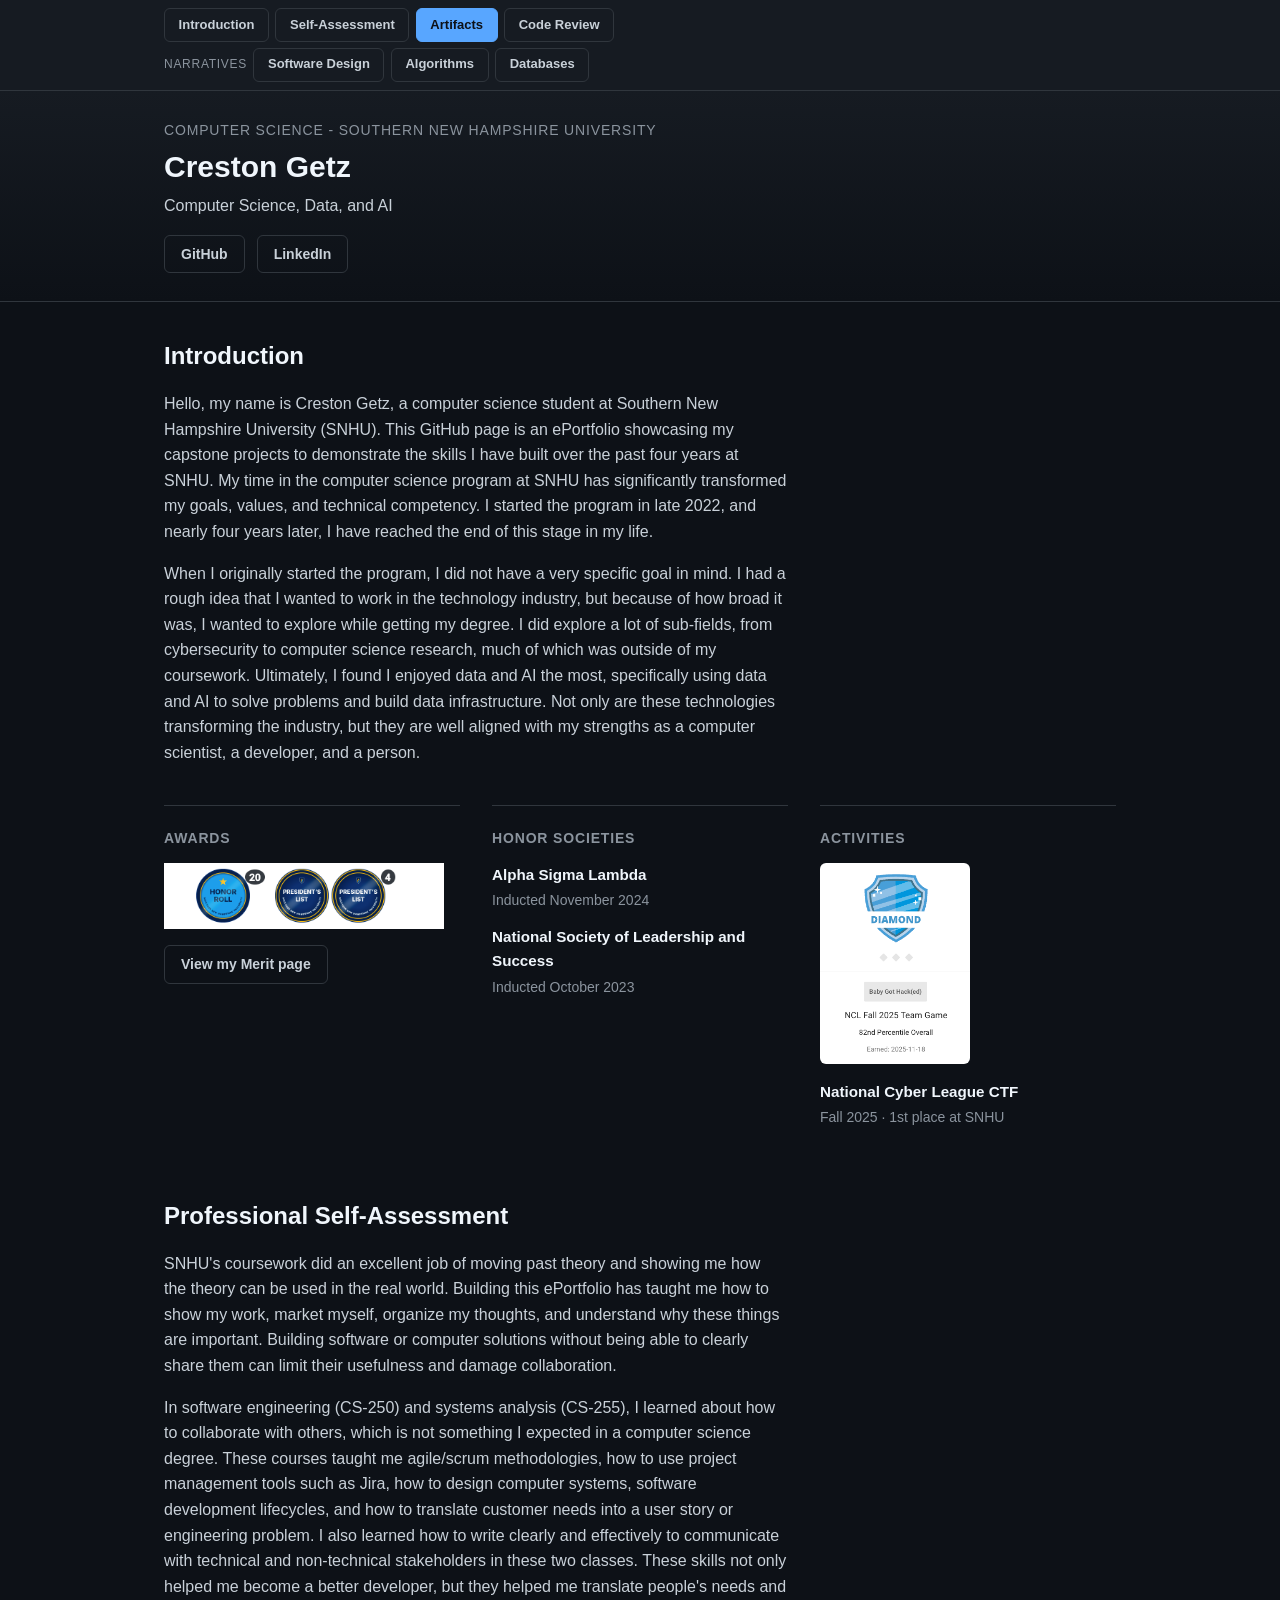
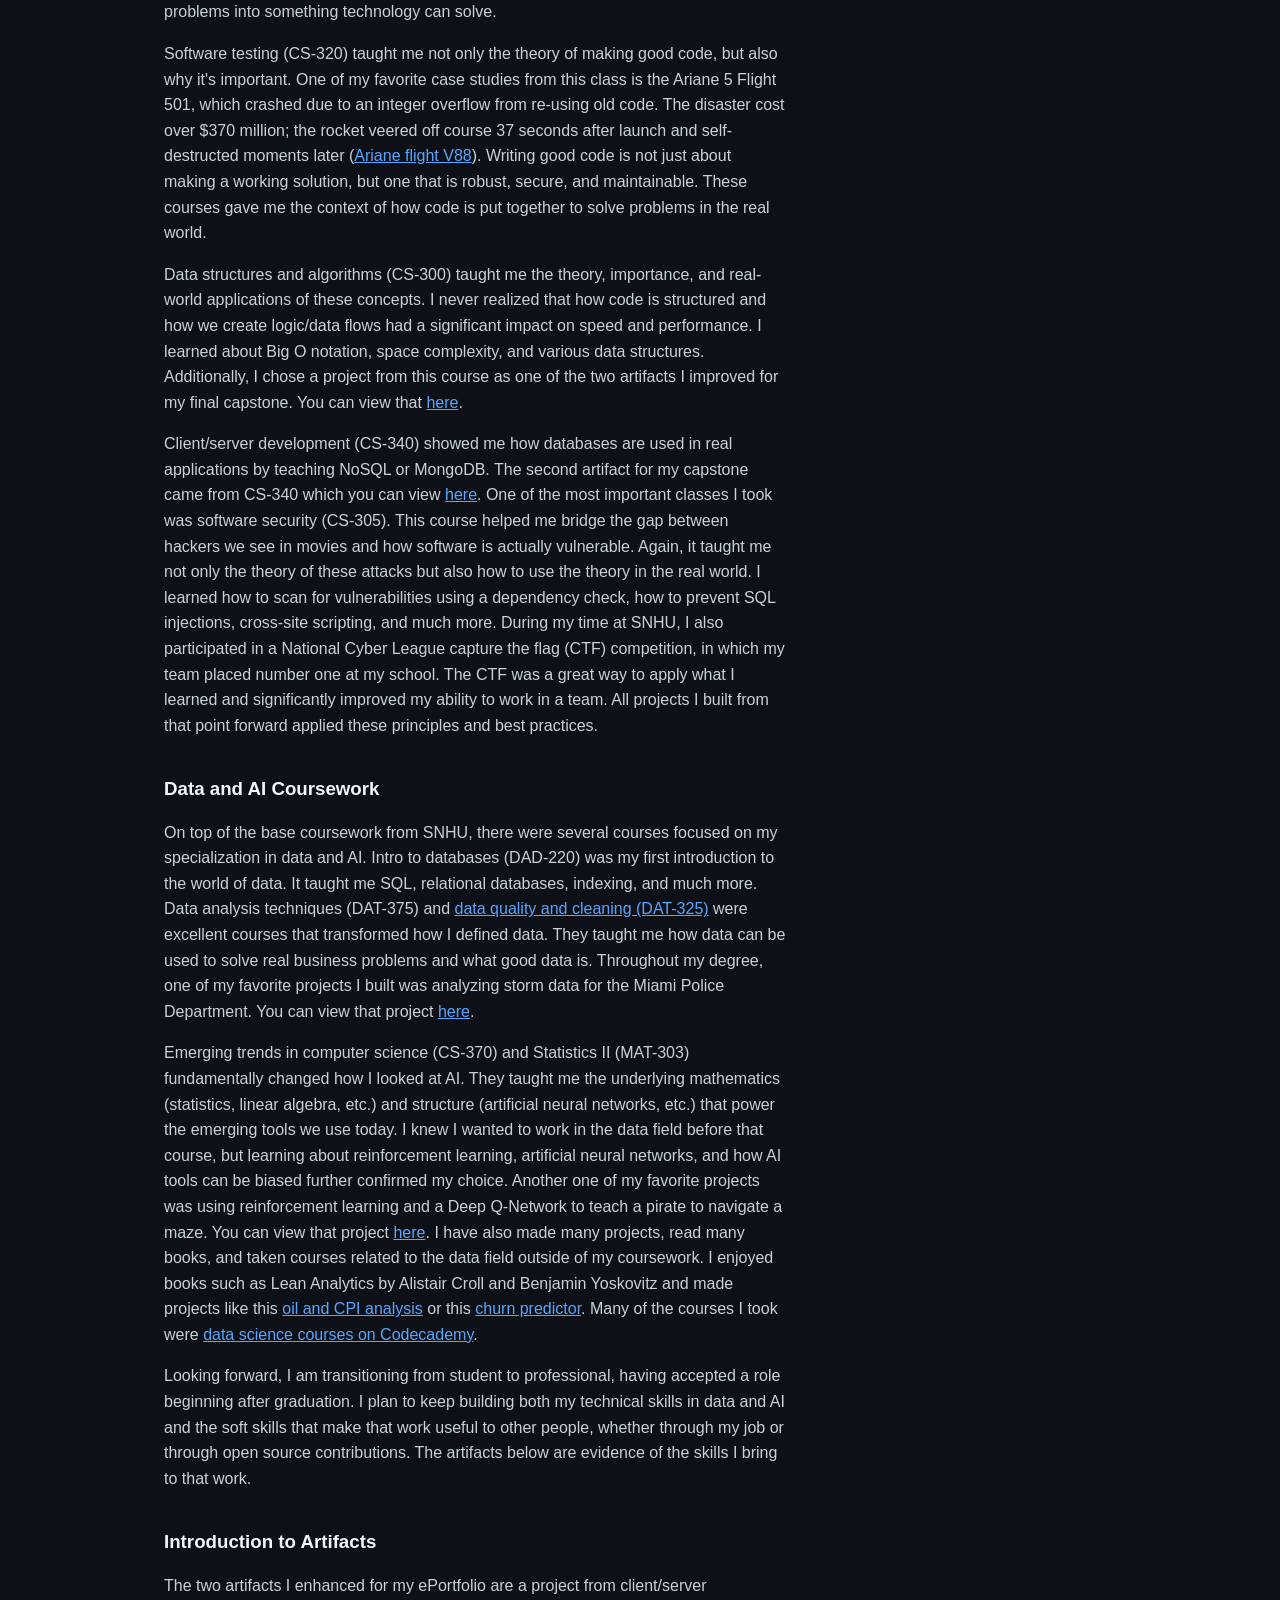
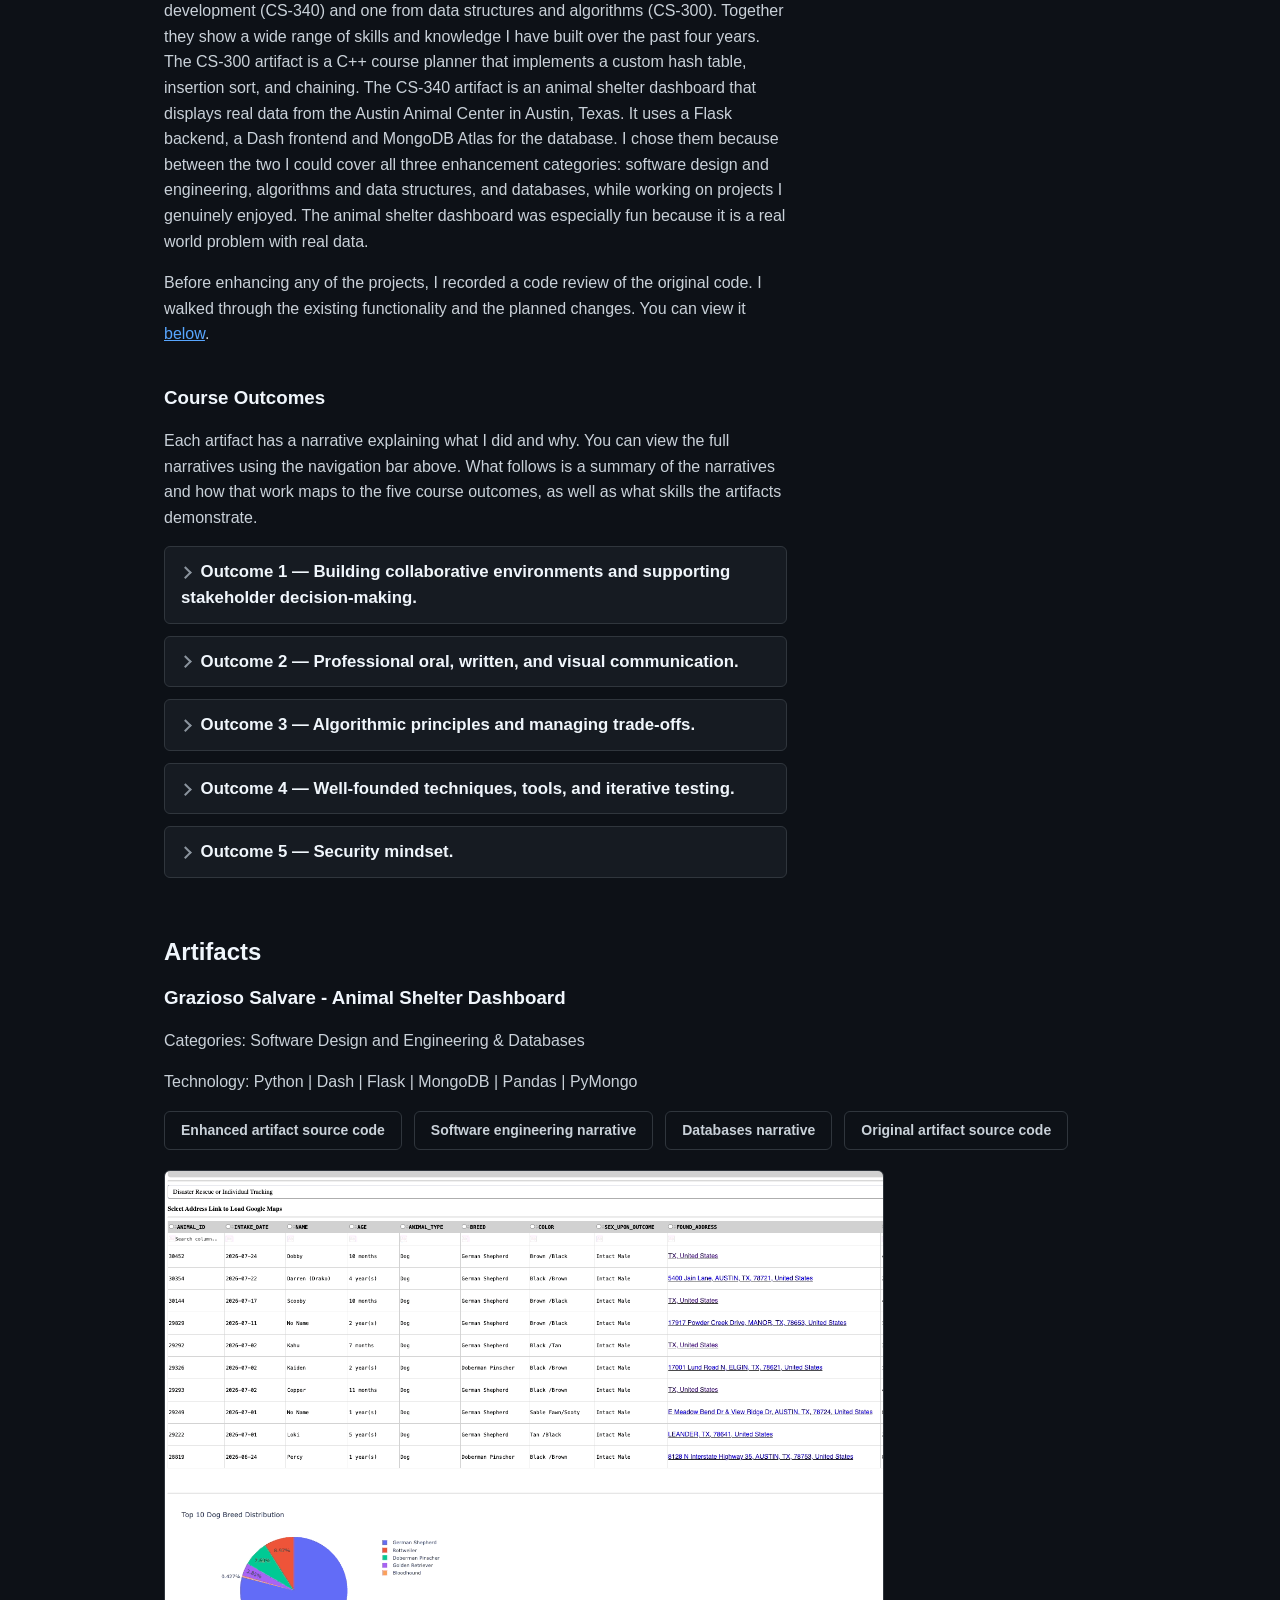
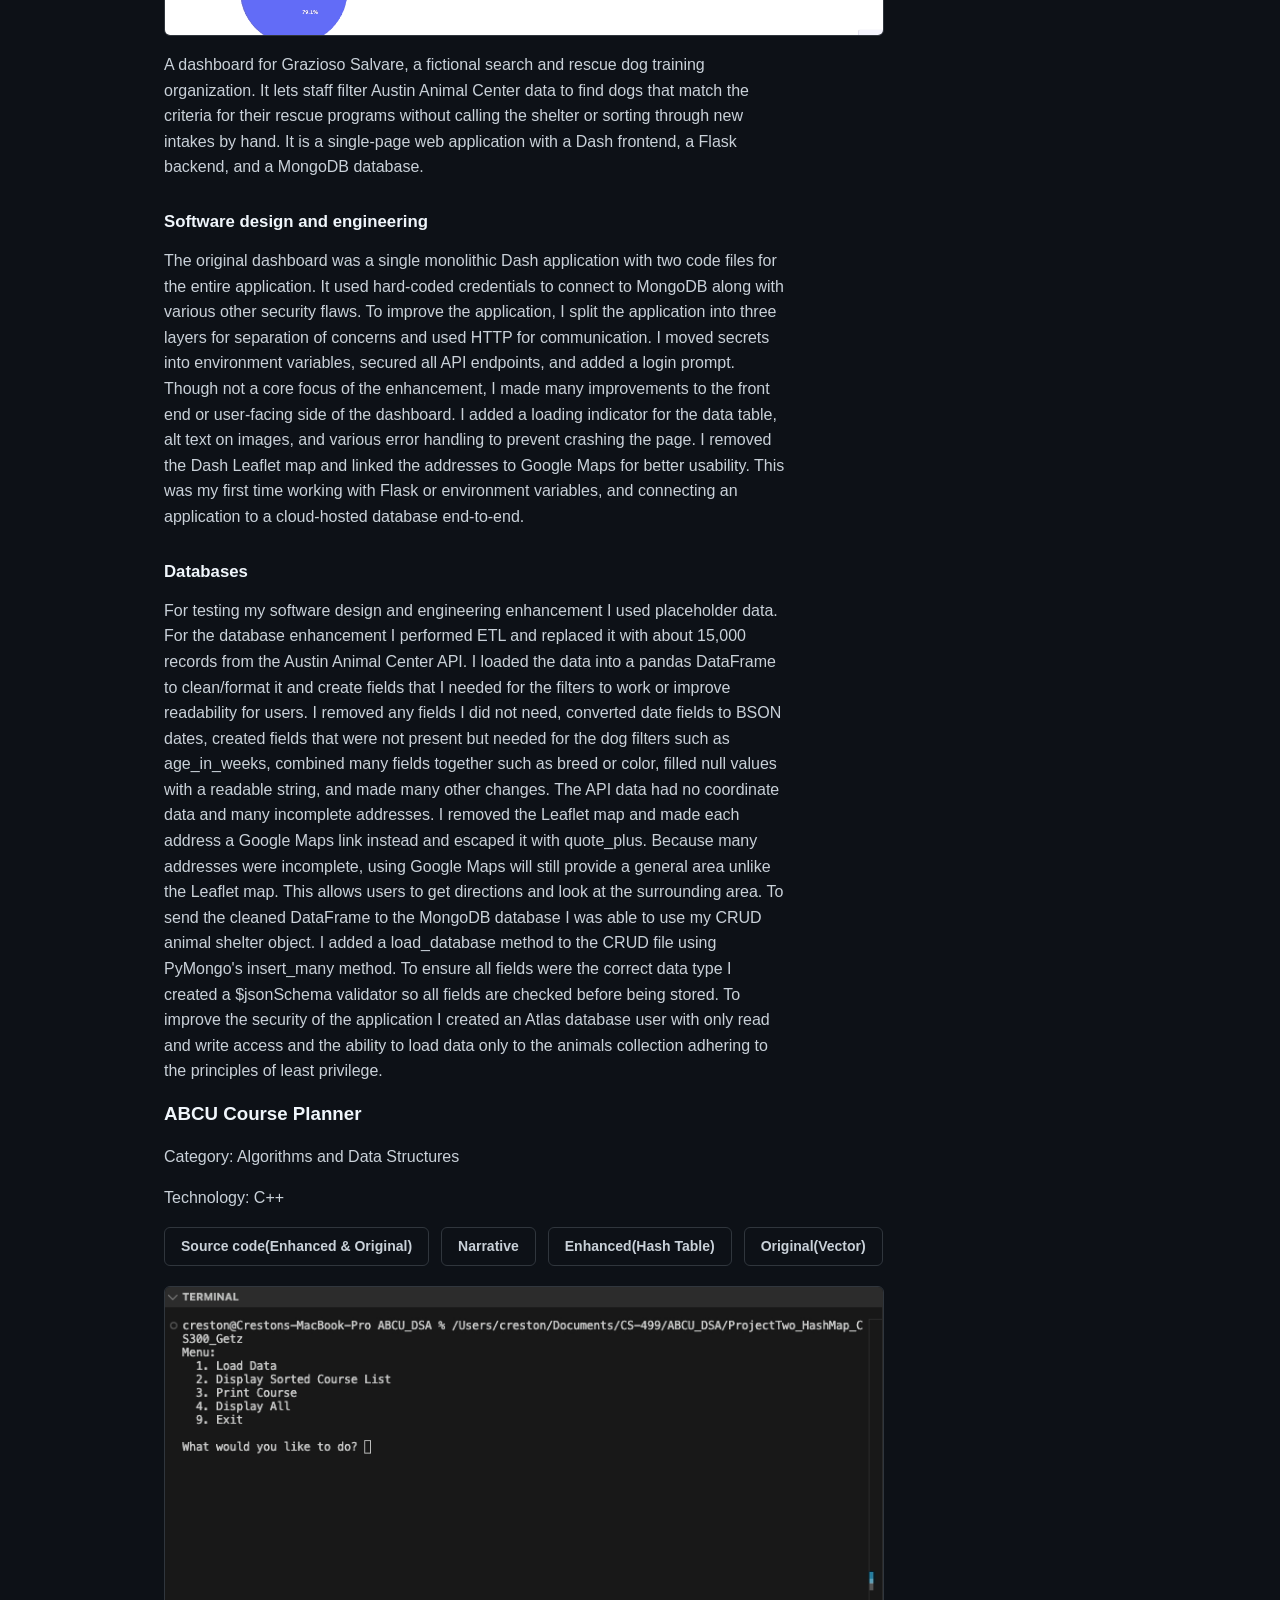
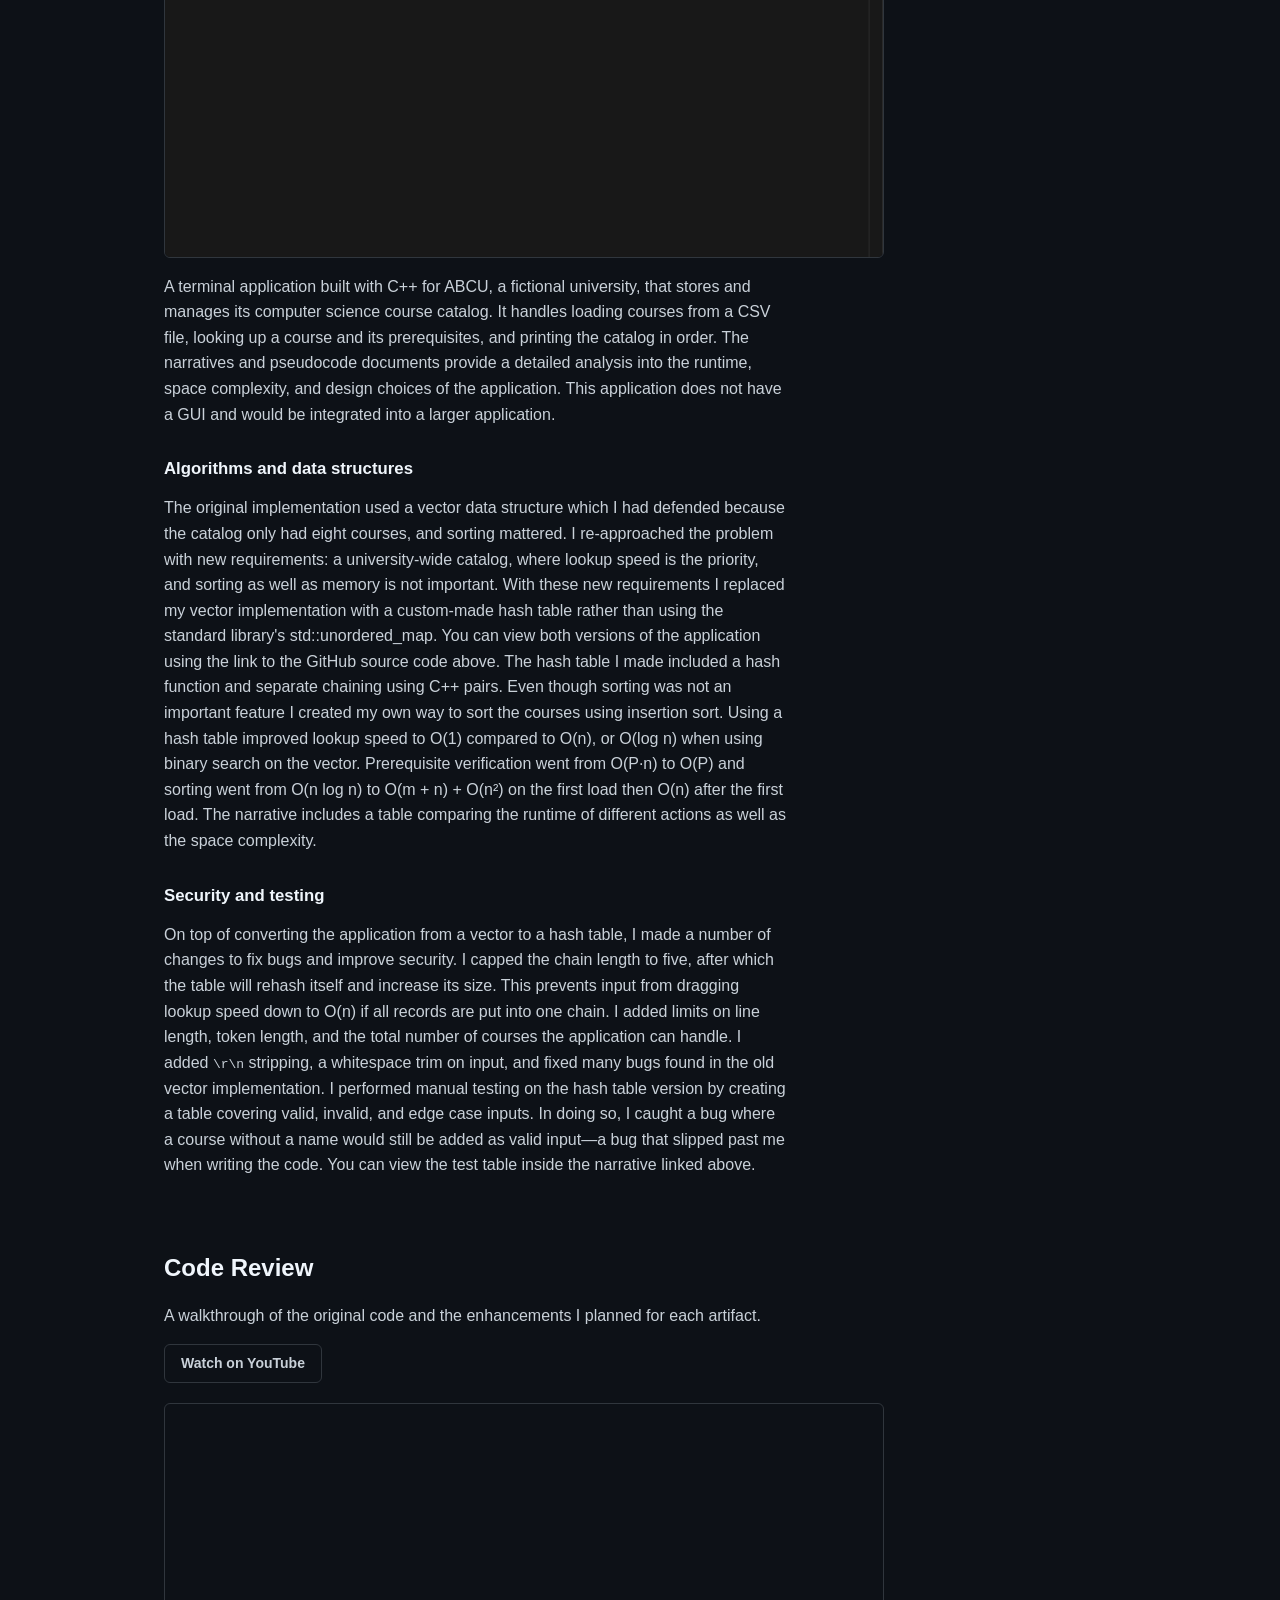
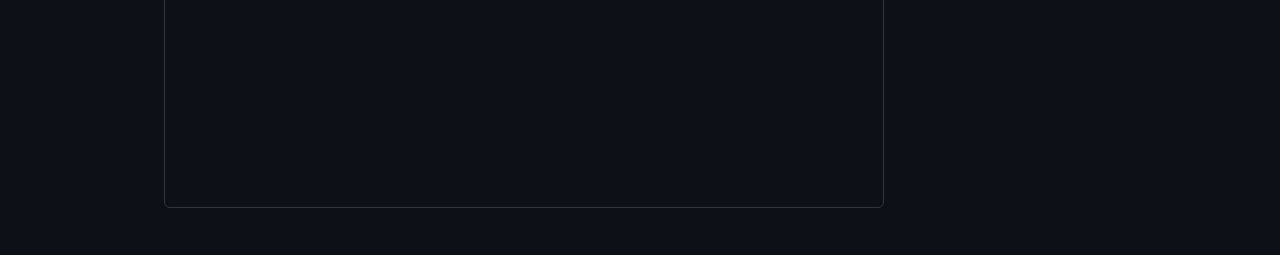
==== commit 67bb7099: "Add files via upload" ====
--- a/index.html
+++ b/index.html
@@ -1,6 +1,7 @@
 <!-- This is the main HTML file for my ePortfolio 8/10/26 -->
 <!-- This code and all HTML files are inspired by https://developer.mozilla.org/en-US/docs/Learn_web_development/Core/Structuring_content/Basic_HTML_syntax -->
 <!-- And examples from Claude were used on how to improve UI and UX. It also helped me learn how to connect HTML and CSS -->
+ <!-- All content, writing, and orginization is my own -->
 
 <!DOCTYPE html>
 <html lang="en">
@@ -391,8 +392,10 @@
         <p>Category: Algorithms and Data Structures</p>
         <p>Technology: C++</p>
         <div class="buttons">
-            <a class="btn" href="https://github.com/crestongetz/ABCU-Course-Planner">Source code</a>
+            <a class="btn" href="https://github.com/crestongetz/ABCU-Course-Planner">Source code(Enhanced & Original)</a>
             <a class="btn" href="algorithms-narrative.html">Narrative</a>
+            <a class="btn" href="https://github.com/crestongetz/ABCU-Course-Planner/blob/main/ProjectTwo_HashMap_CS300_Getz.cpp">Enhanced(Hash Table)</a>
+            <a class="btn" href="https://github.com/crestongetz/ABCU-Course-Planner/blob/main/ProjectTwo_CS300.cpp">Original(Vector)</a>
         </div>
 
         <figure class="artifact-demo">
--- a/style.css
+++ b/style.css
@@ -3,7 +3,7 @@
 8/10/26
 This file was inspired by https://developer.mozilla.org/en-US/docs/Learn_web_development/Core/Styling_basics
 and inspired by examples from Claude on how to connect CSS to HTML and improve UI and UX.
-
+ 
 */
 
 
@@ -87,9 +87,7 @@
     background-color: #161b22;
 }
 
-/*  Artifacts is the primary destination in the nav, so it gets a filled treatment
-    instead of the outlined default. Fill and weight both change, so the emphasis
-    never depends on color alone. */
+/*  Artifacts is primary destination in the nav */
 .btn-primary {
     background-color: #58a6ff;
     border-color: #58a6ff;
@@ -102,14 +100,7 @@
     border-color: #79c0ff;
 }
 
-/*  Keyboard users need to see what is focused; white reads on both button styles. */
-.btn:focus-visible {
-    outline: 2px solid #f0f6fc;
-    outline-offset: 2px;
-}
-
-/*  Header nav bar. Sticky rather than fixed so it is visible on arrival, takes up
-    its own space at the top of the page, then stays pinned once the user scrolls. */
+/*  Header nav bar.*/
 .navbar {
     position: sticky;
     top: 0;
@@ -141,7 +132,7 @@
     gap: 0.4rem;
 }
 
-/*  Labels the second row so the narratives are not mistaken for page sections. */
+/*  Labels the second row  */
 .navbar-label {
     font-size: 0.75rem;
     text-transform: uppercase;
@@ -212,7 +203,7 @@
     max-width: 70ch;
 }
 
-/*  Screenshots in a narrative break out past the 1000px section so UI text stays readable.  */
+/*  Screenshots in database narrative  */
 .narrative-figure {
     width: min(1400px, 92vw);
     max-width: none;
@@ -341,13 +332,6 @@
     margin: 1rem;
 }
 
-/*  Collapsed panels are hidden by the browser */
-@media print {
-    .outcome > p {
-        display: block;
-    }
-}
-
 /*  Narrative section headings are h2, so they sit between the hero h1 and the body text. */
 .narrative h2 {
     margin-top: 2rem;
@@ -368,7 +352,7 @@
     max-width: 70ch;
 }
 
-/*  Recognition row belo the intro text. The three headings share a border  */
+/*  Recognition row below the intro text. The three headings share a border  */
 .recognition {
     display: grid;
     grid-template-columns: repeat(3, 1fr);
@@ -393,7 +377,7 @@
     margin-bottom: 1rem;
 }
 
-/*  NCL badge is a tall card, so cap it well under the column width. */
+/*  NCL badge */
 .ncl-badge {
     display: block;
     width: 100%;
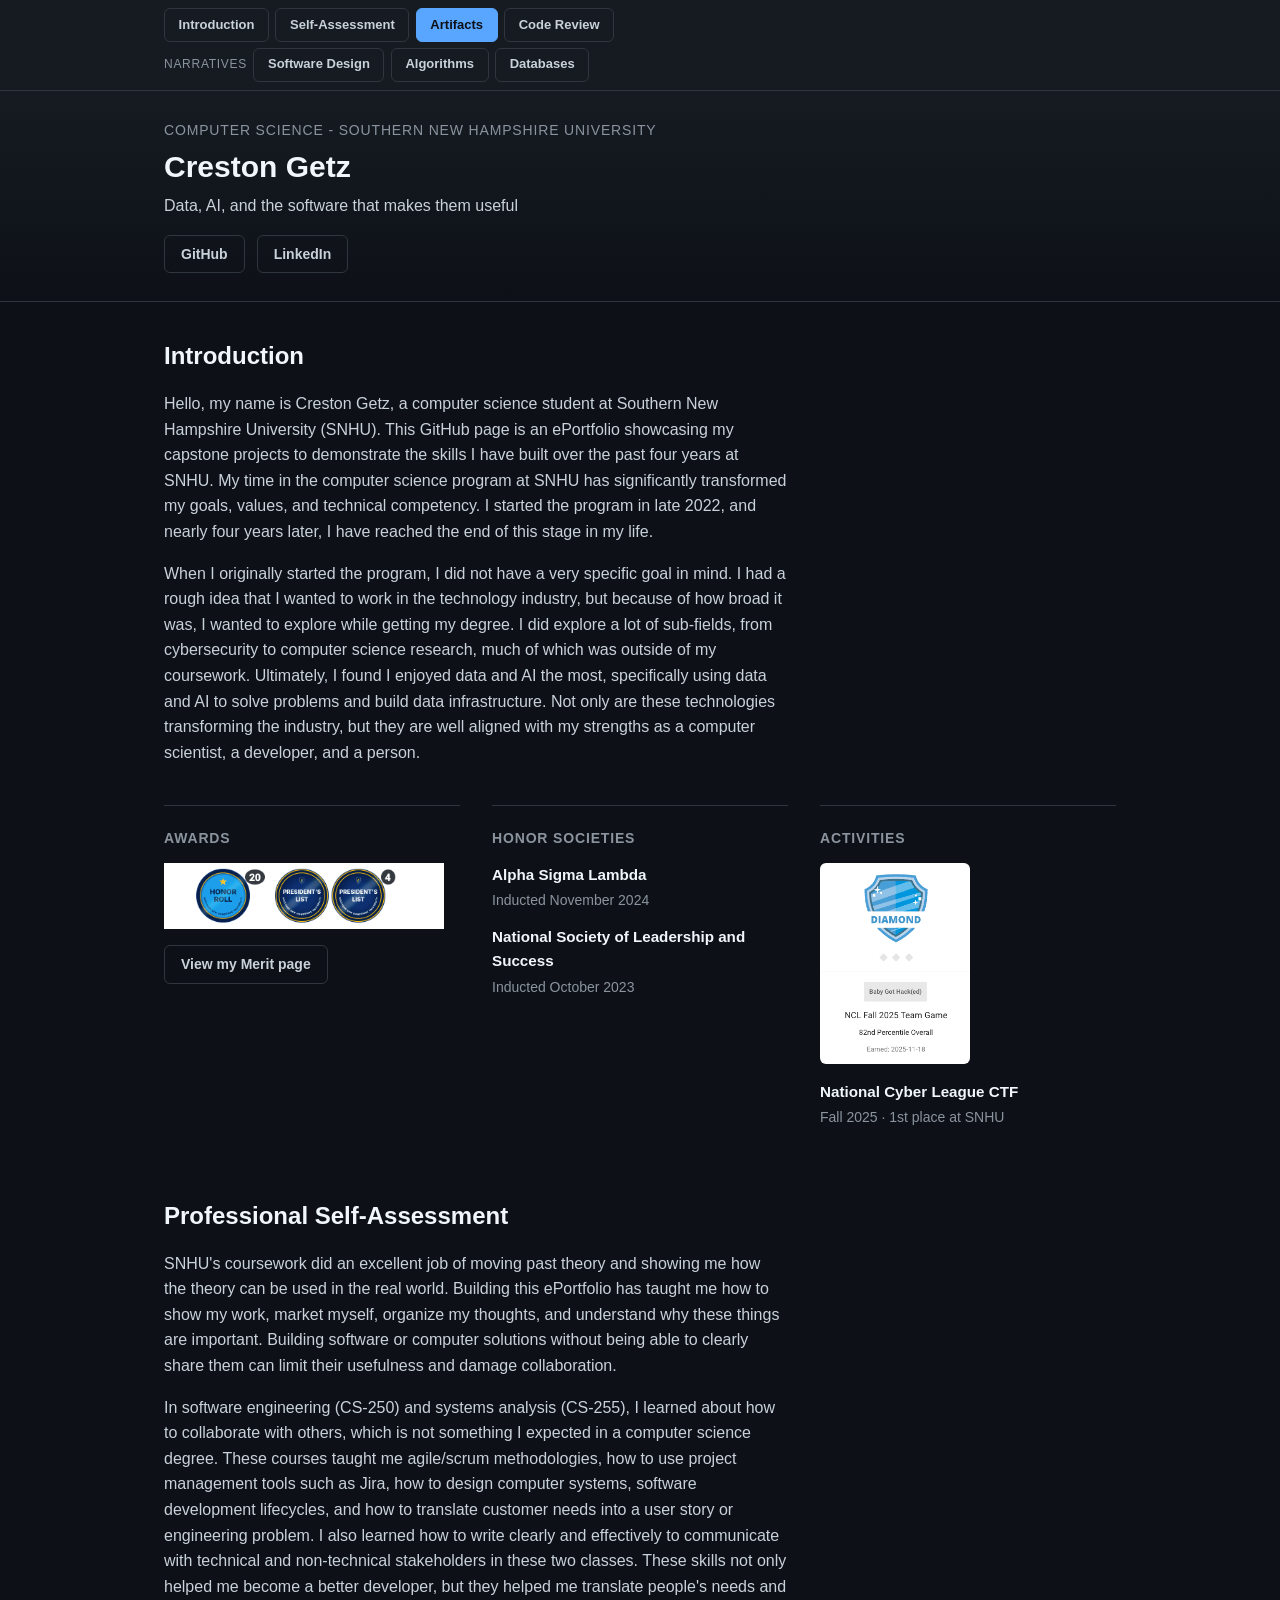
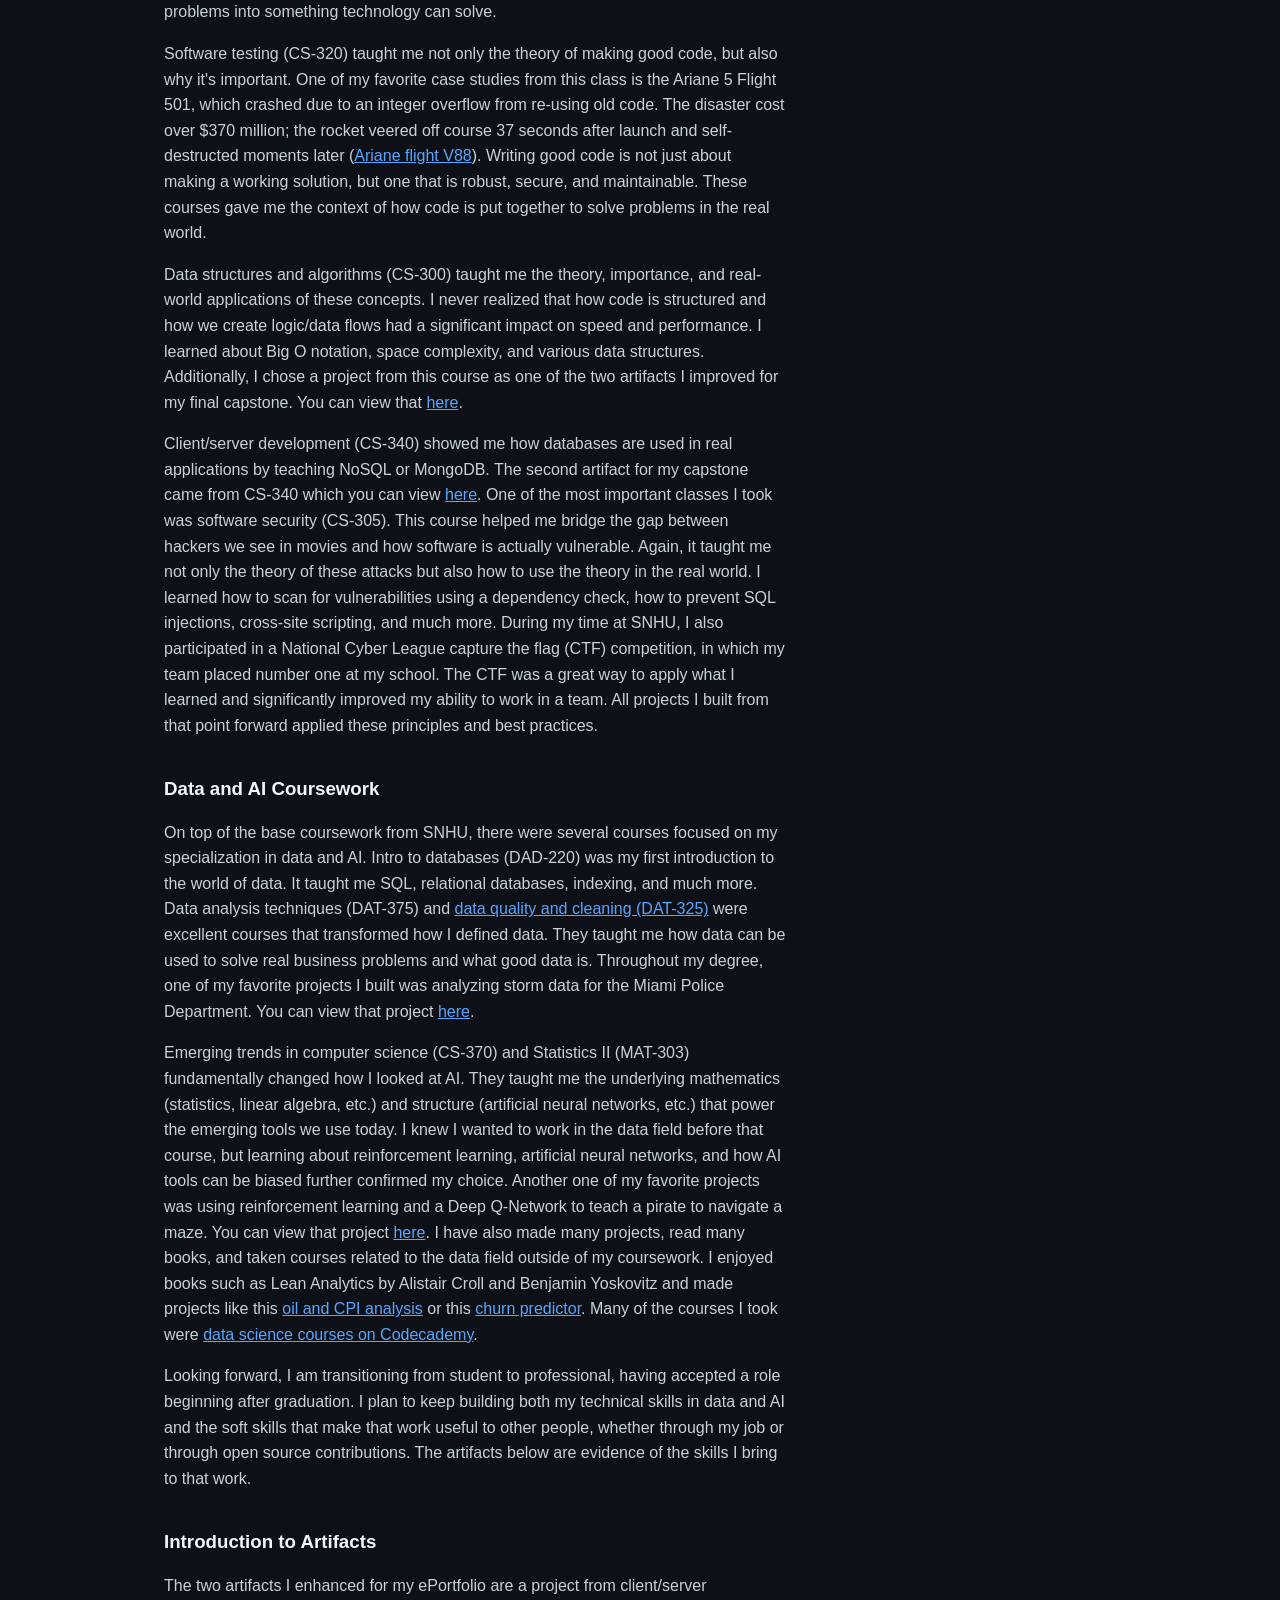
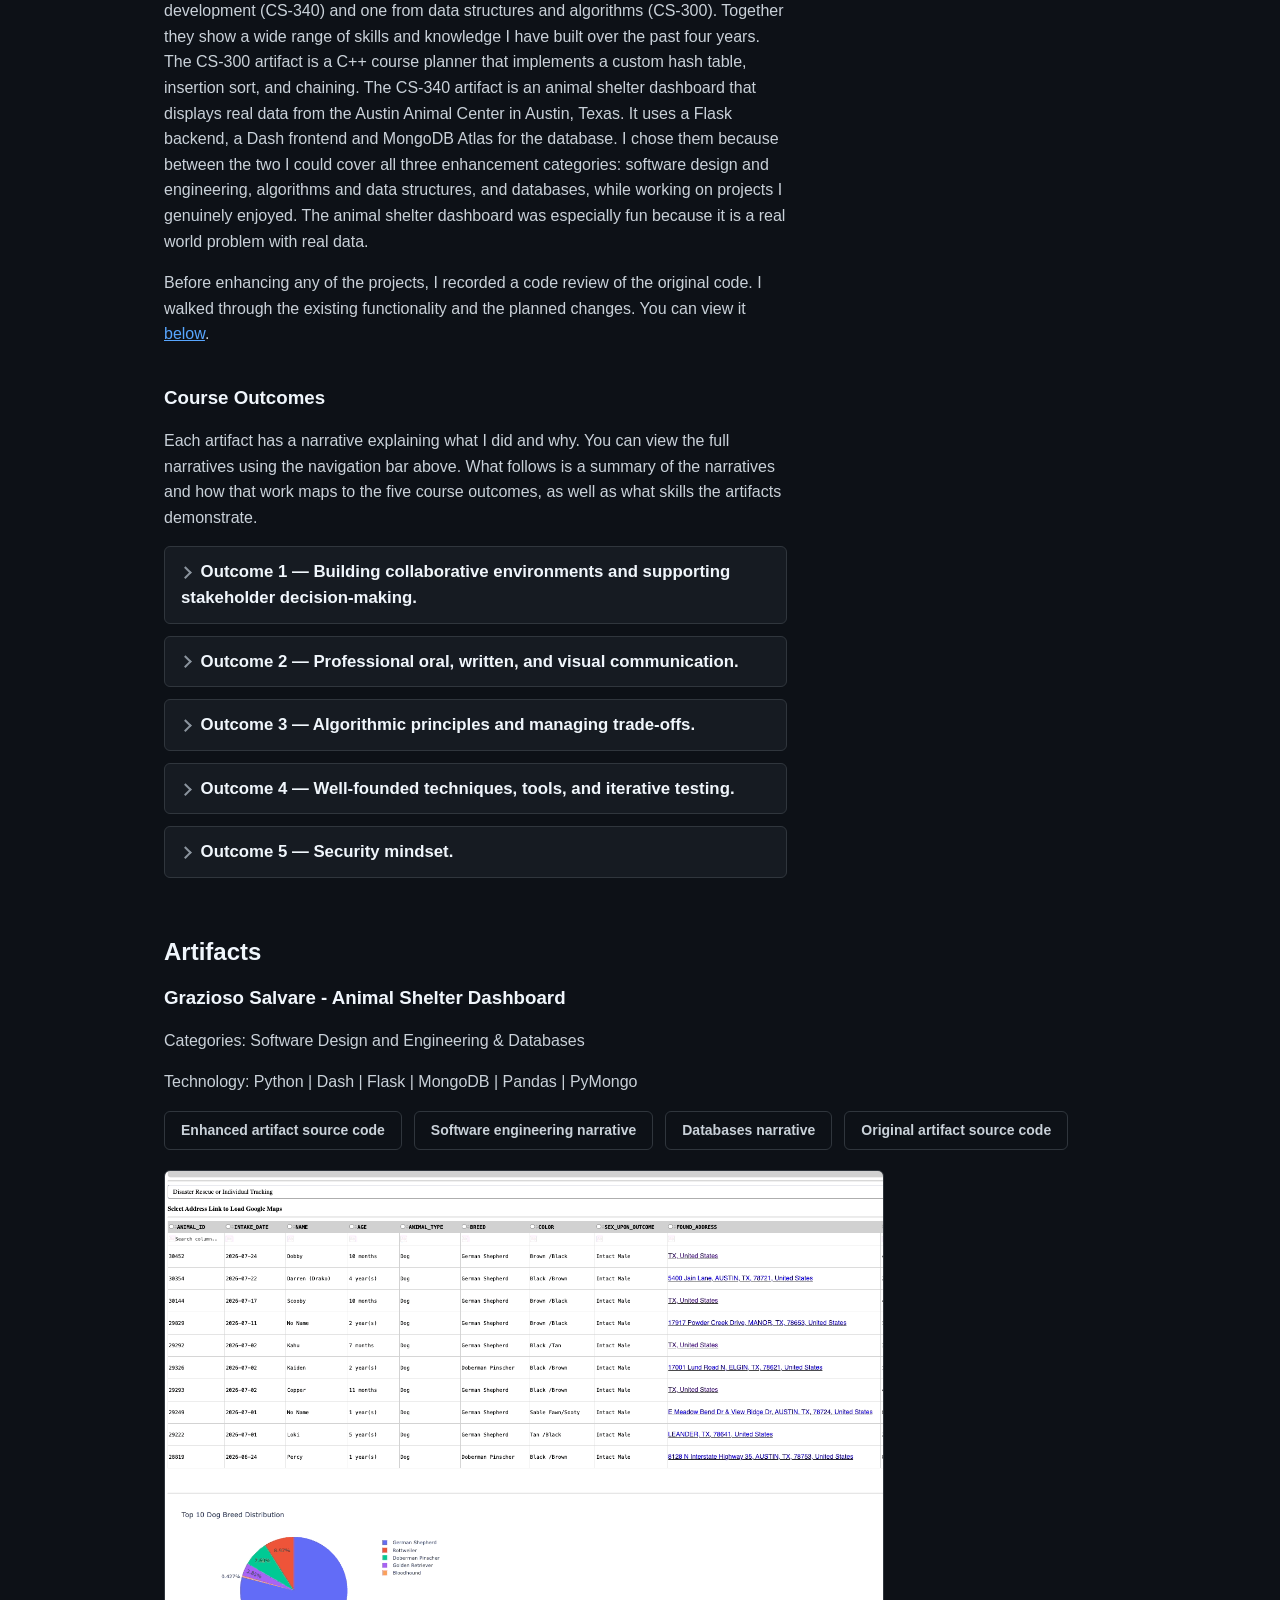
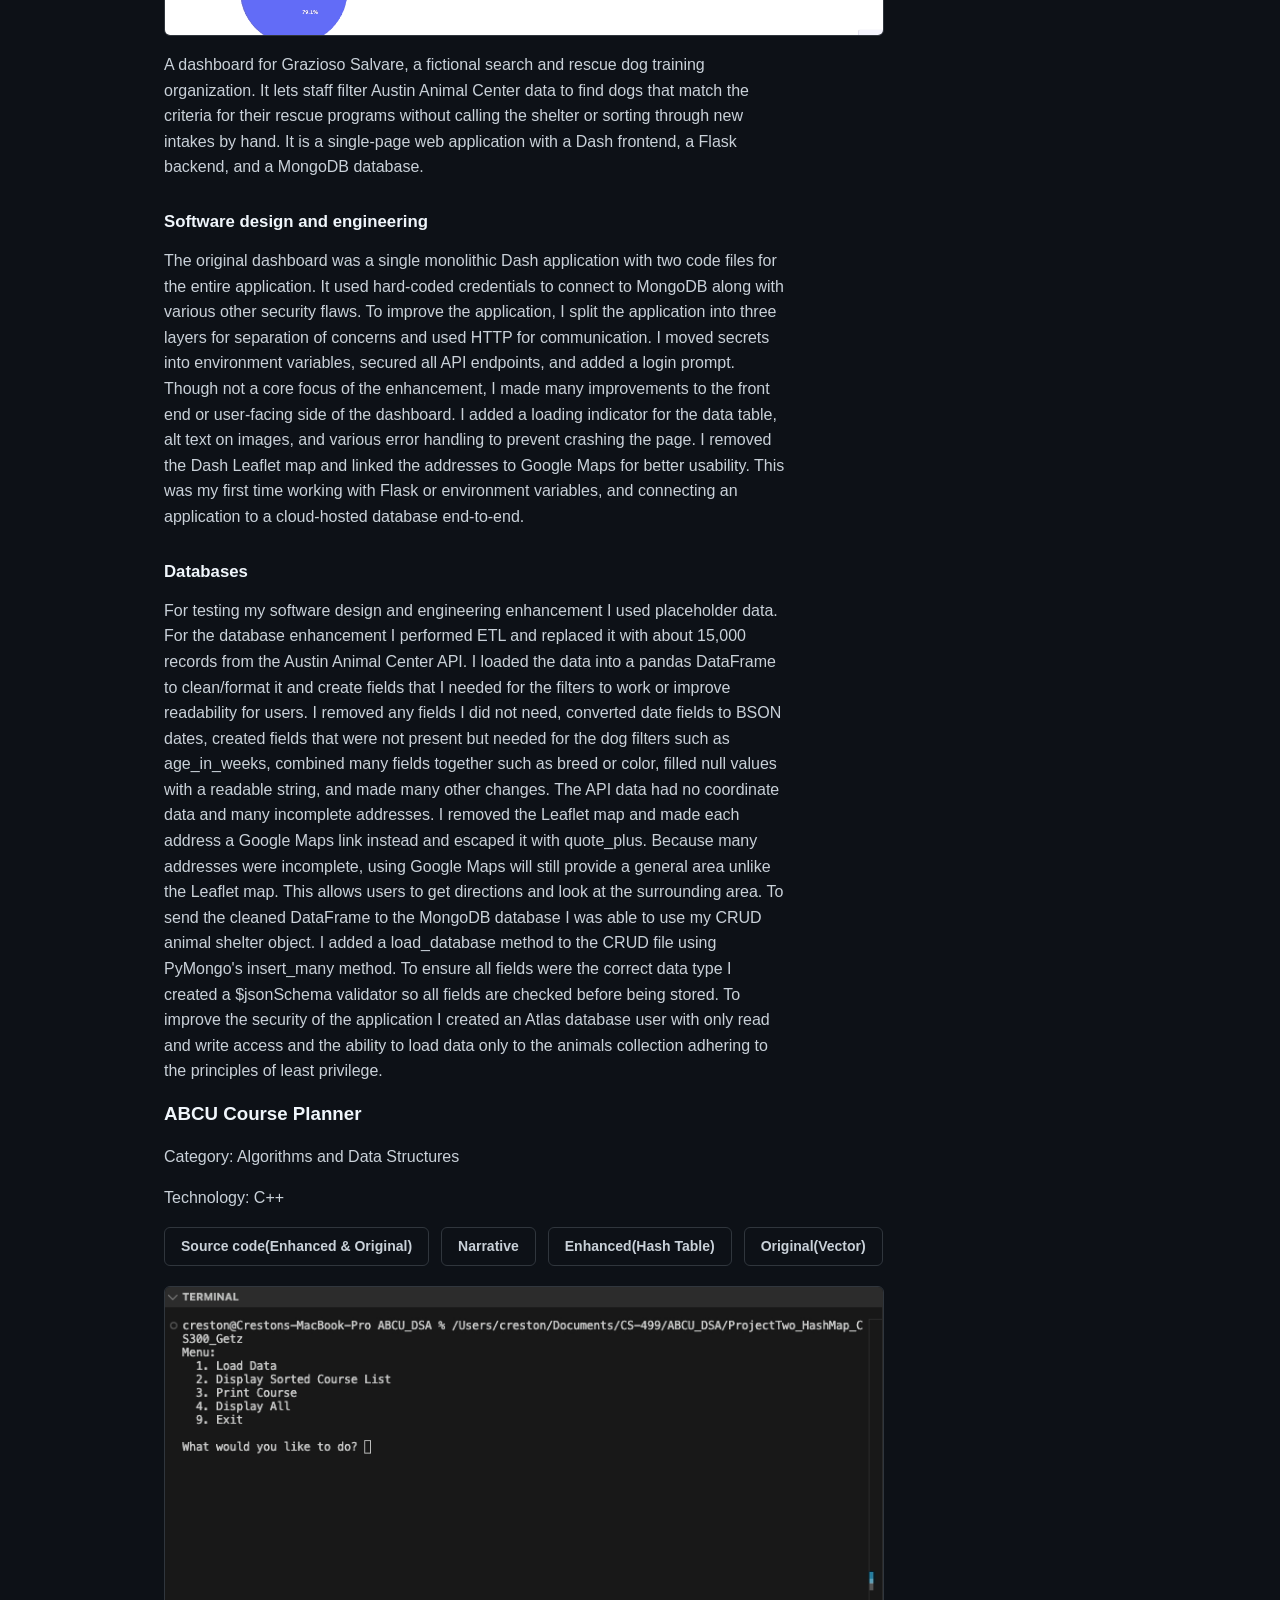
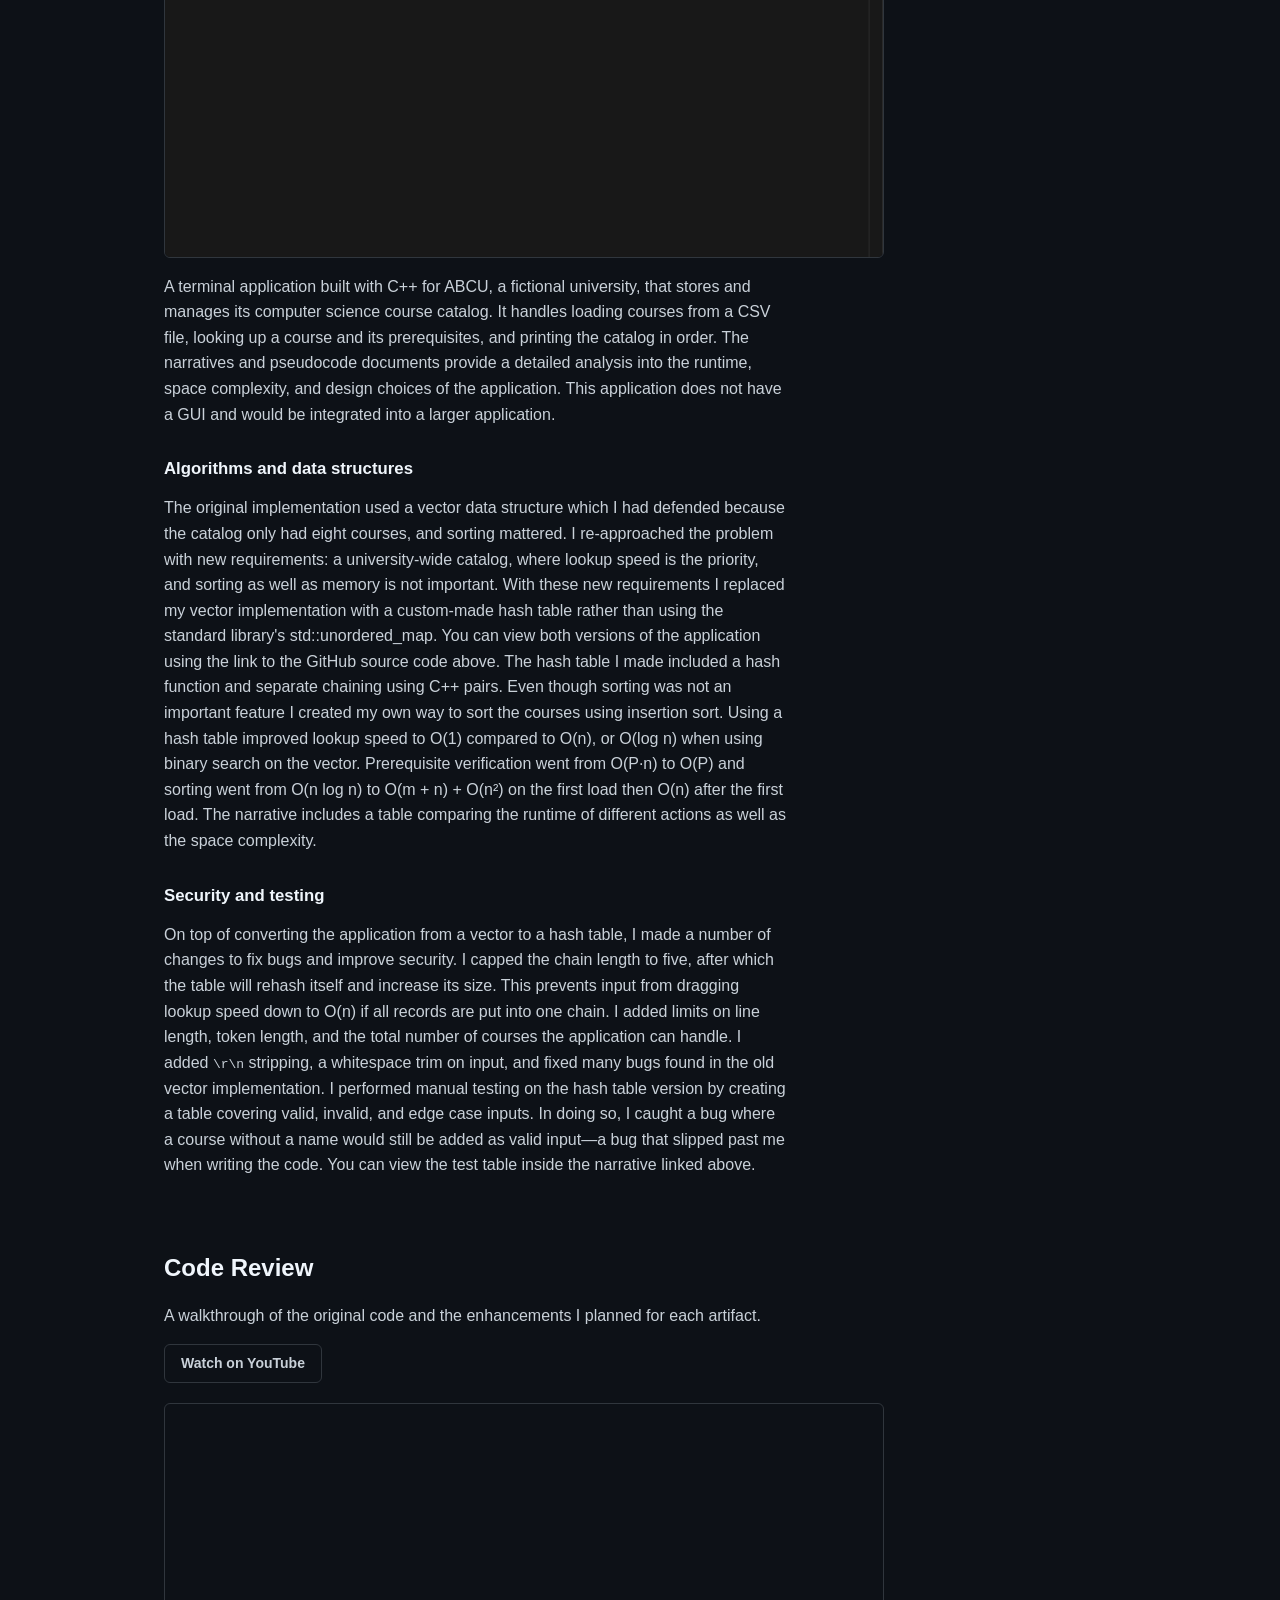
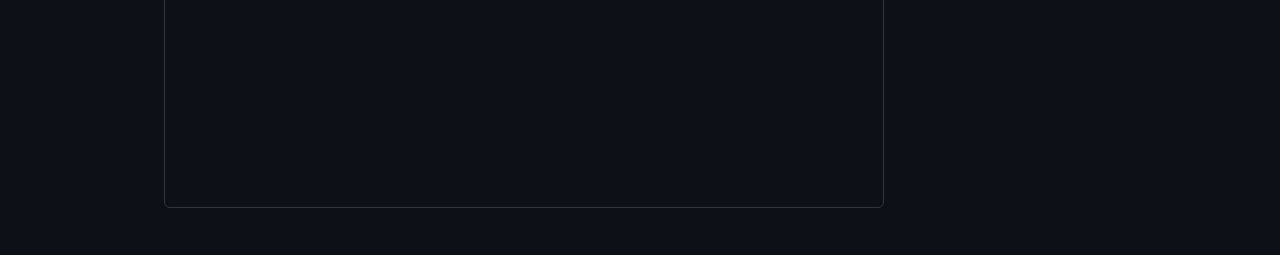
==== commit eb7a968d: "Update tagline in index.html" ====
--- a/index.html
+++ b/index.html
@@ -36,7 +36,7 @@
         <div class="hero-inner">
             <p class="eyebrow">Computer Science - Southern New Hampshire University</p>
             <h1>Creston Getz</h1>
-            <p class="tagline">Computer Science, Data, and AI</p>
+            <p class="tagline">Data, AI, and the software that makes them useful</p>
 
             <div class="buttons">
                 <a class="btn" href="https://github.com/crestongetz">GitHub</a>
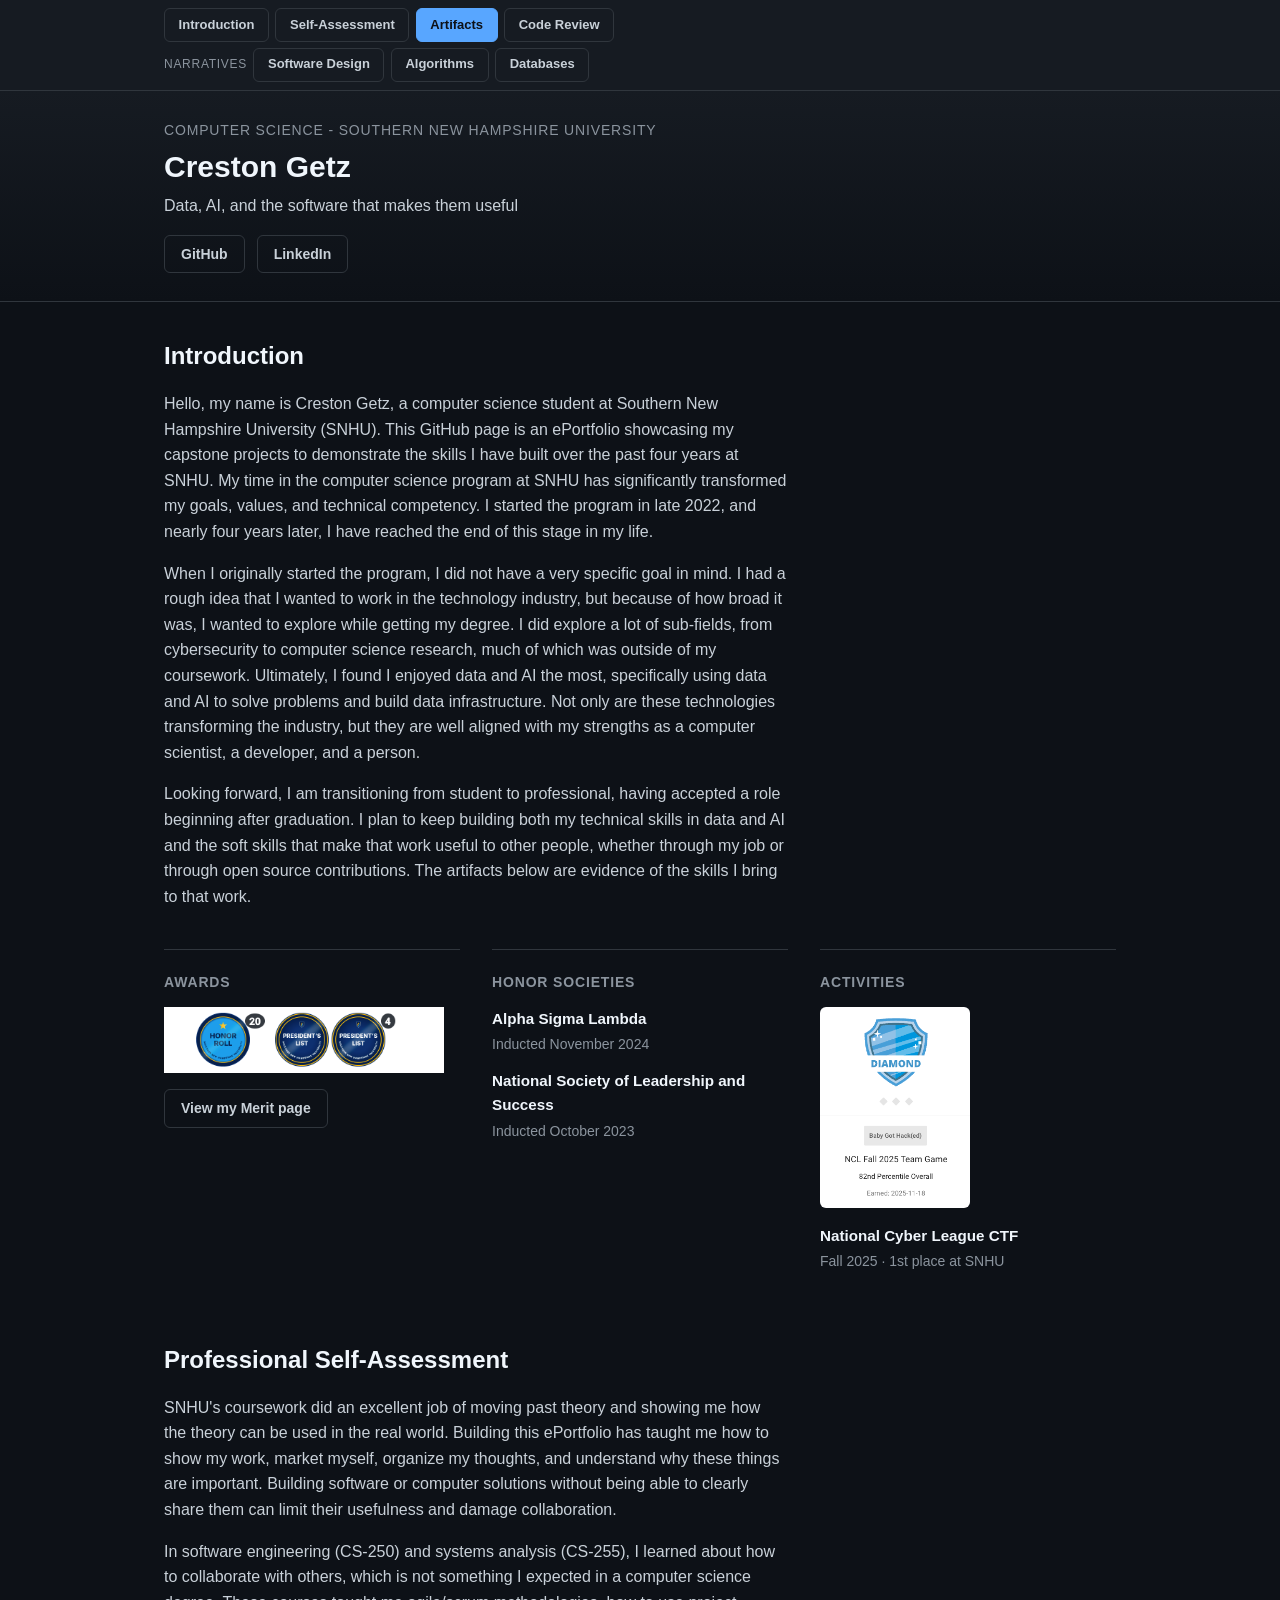
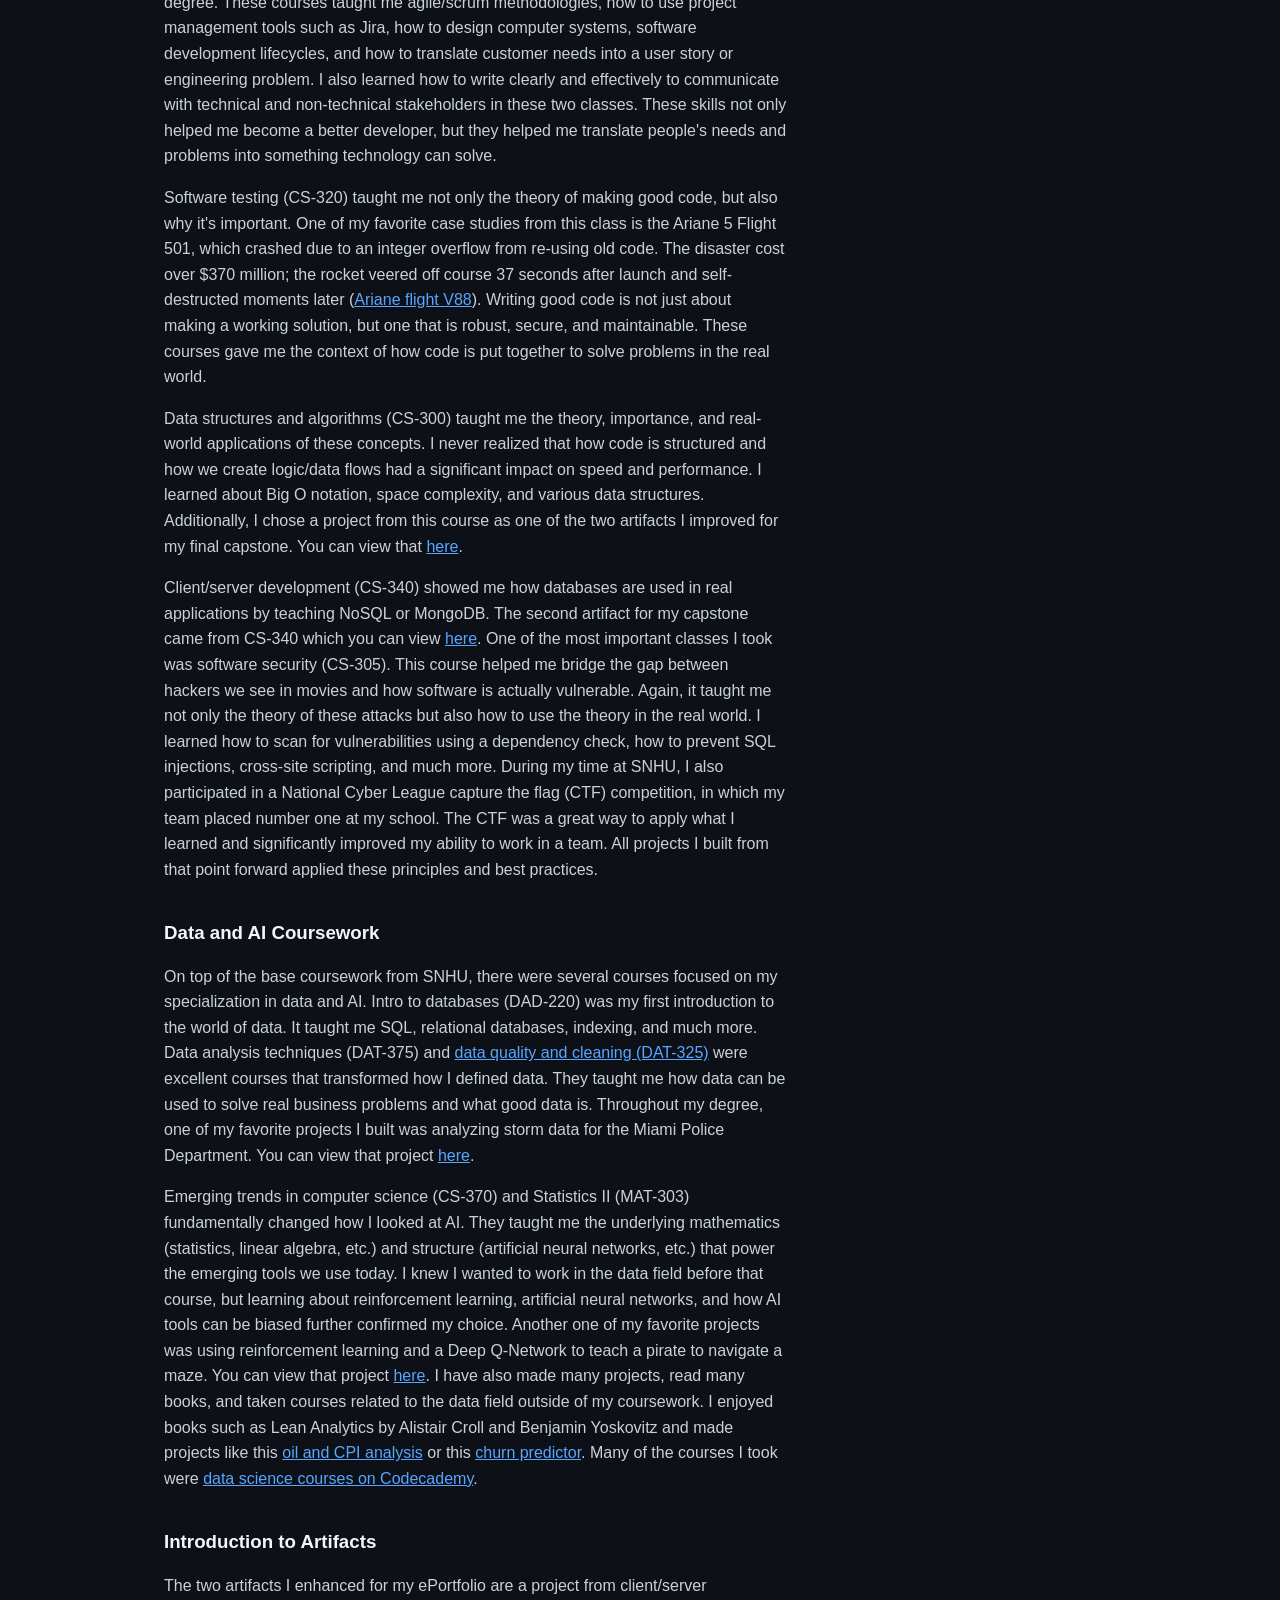
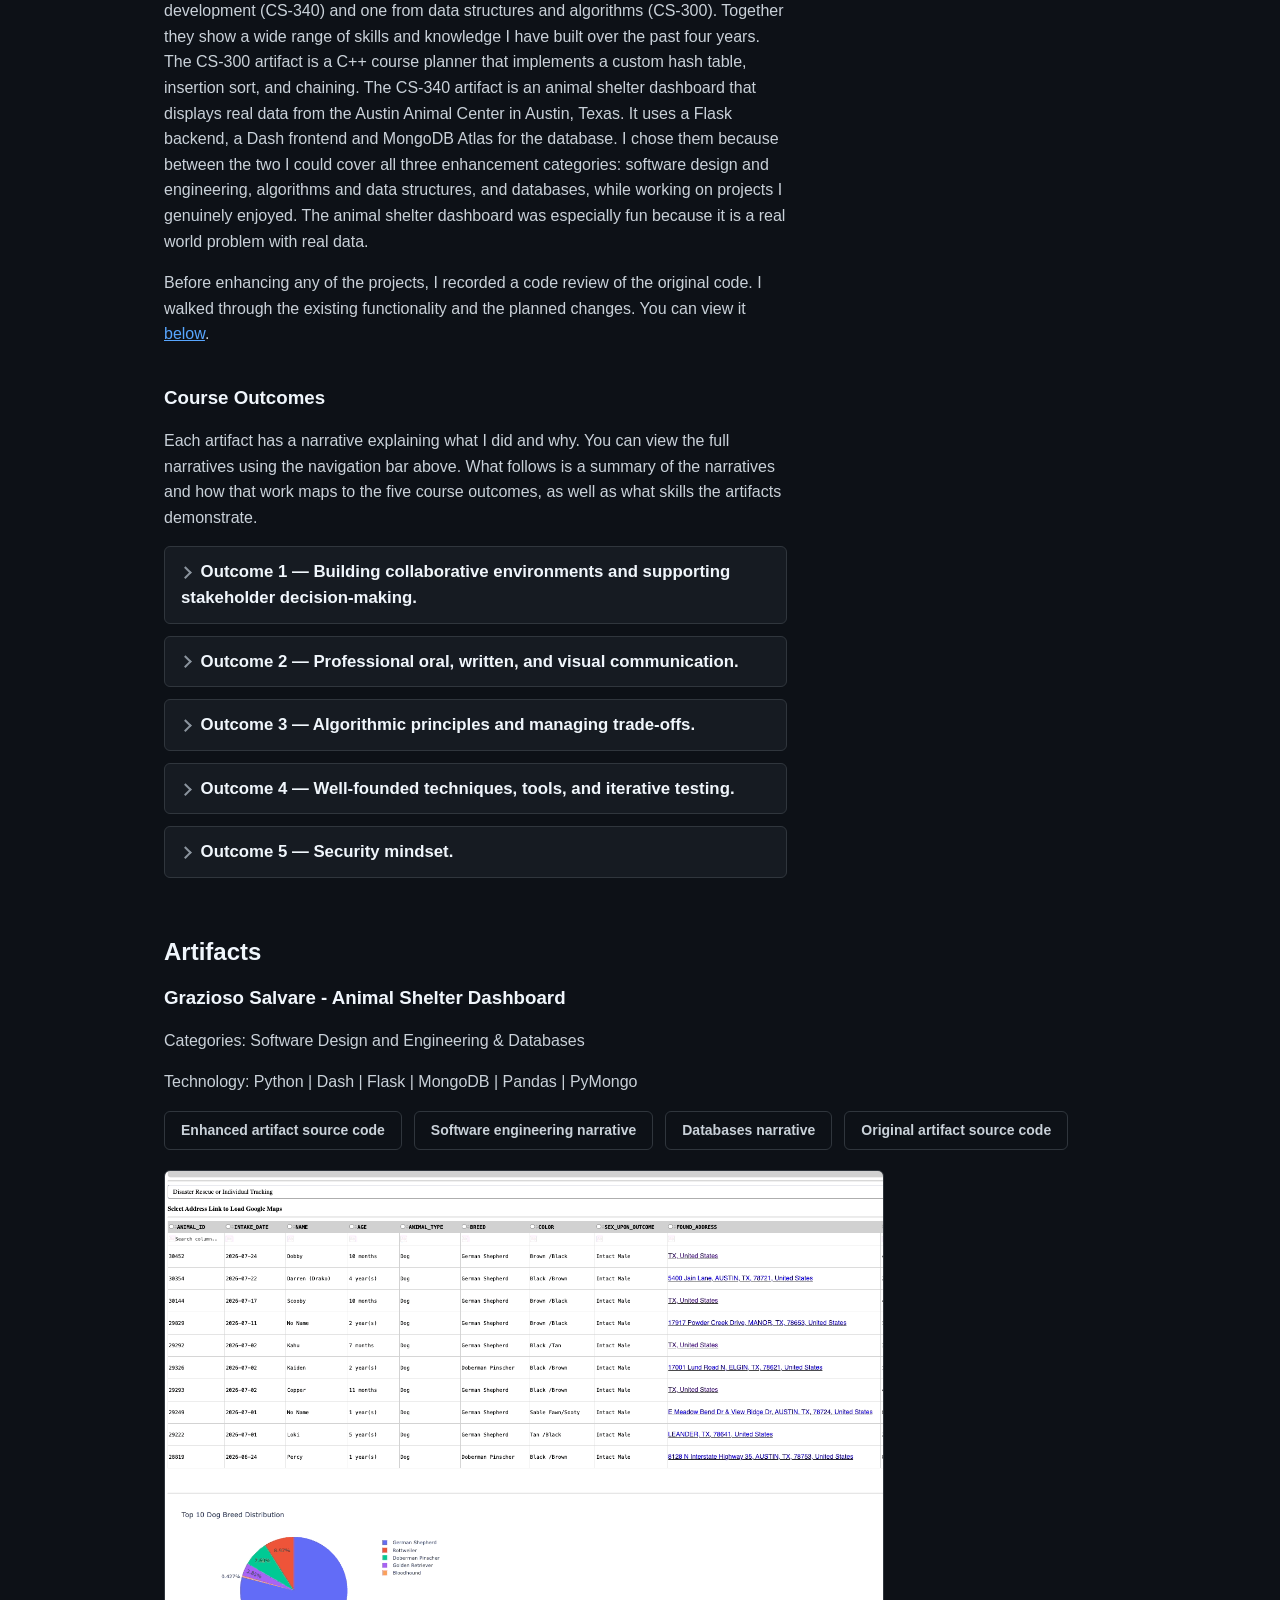
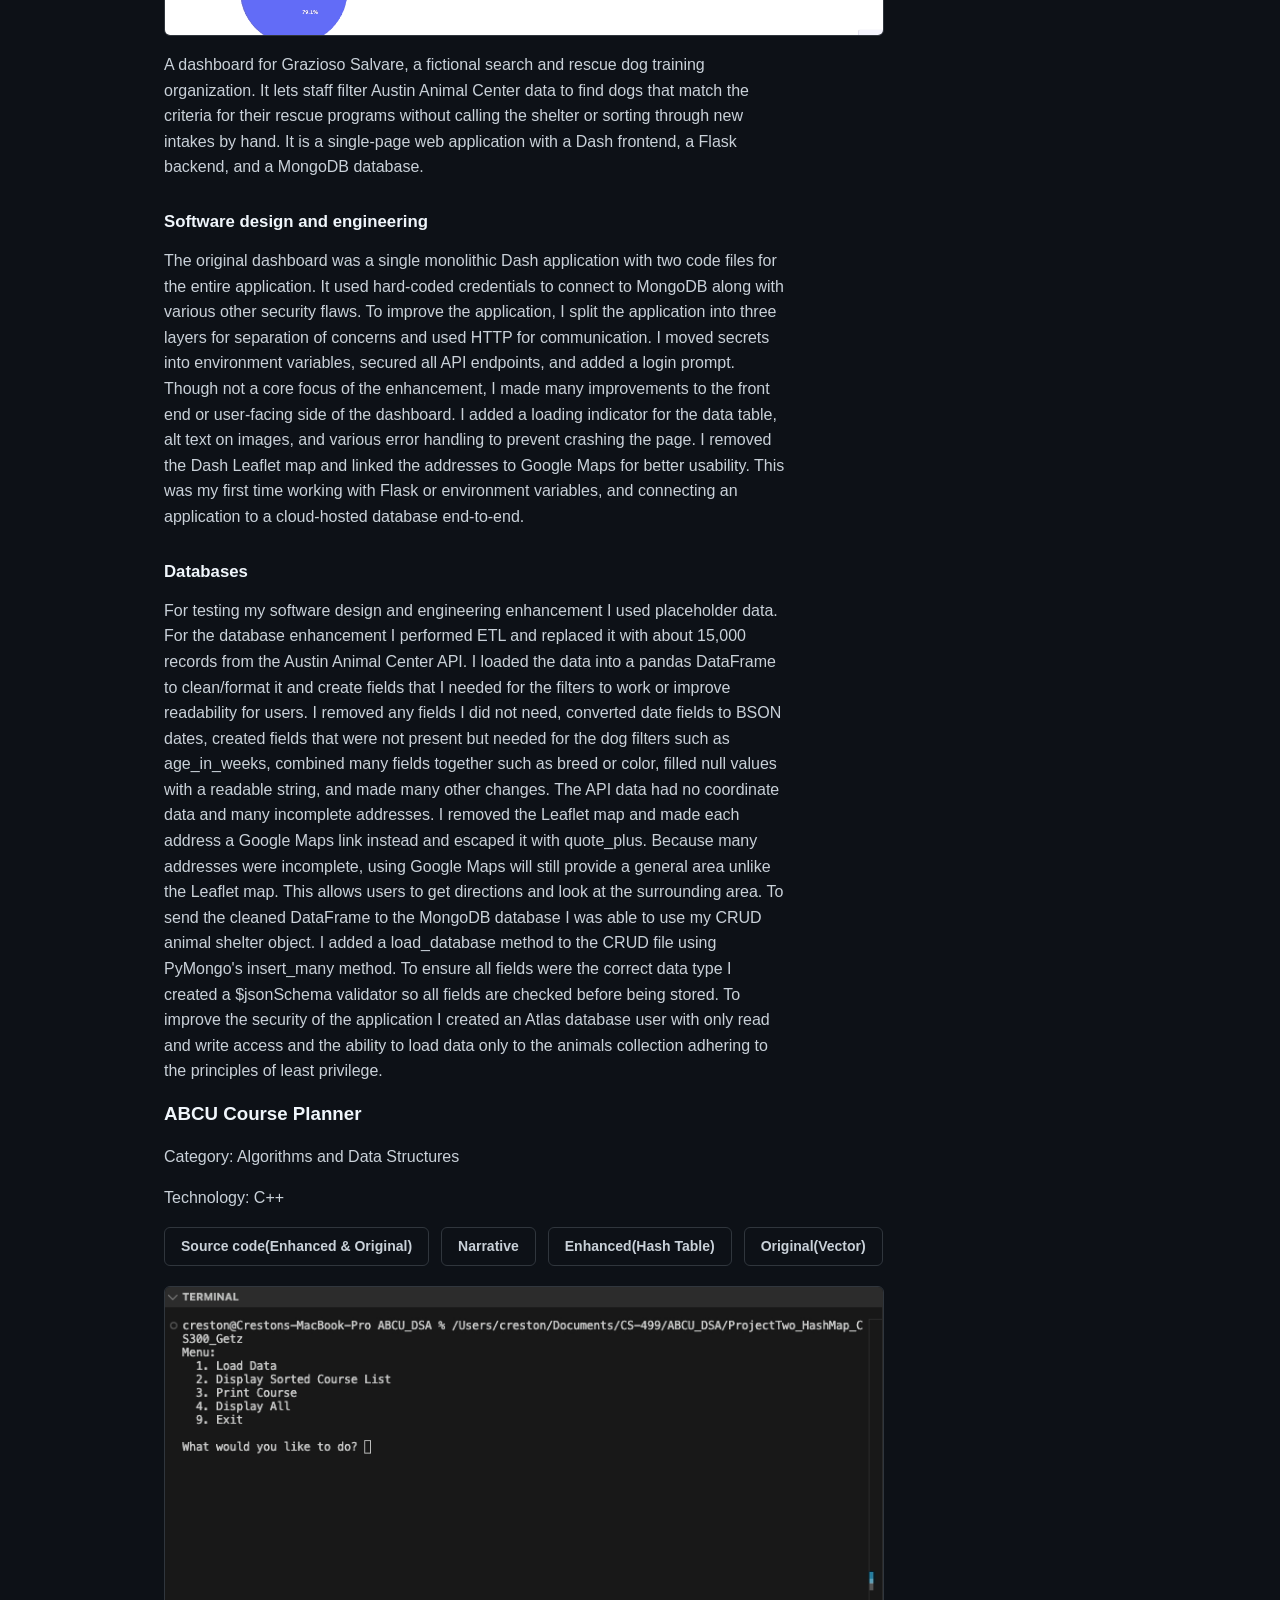
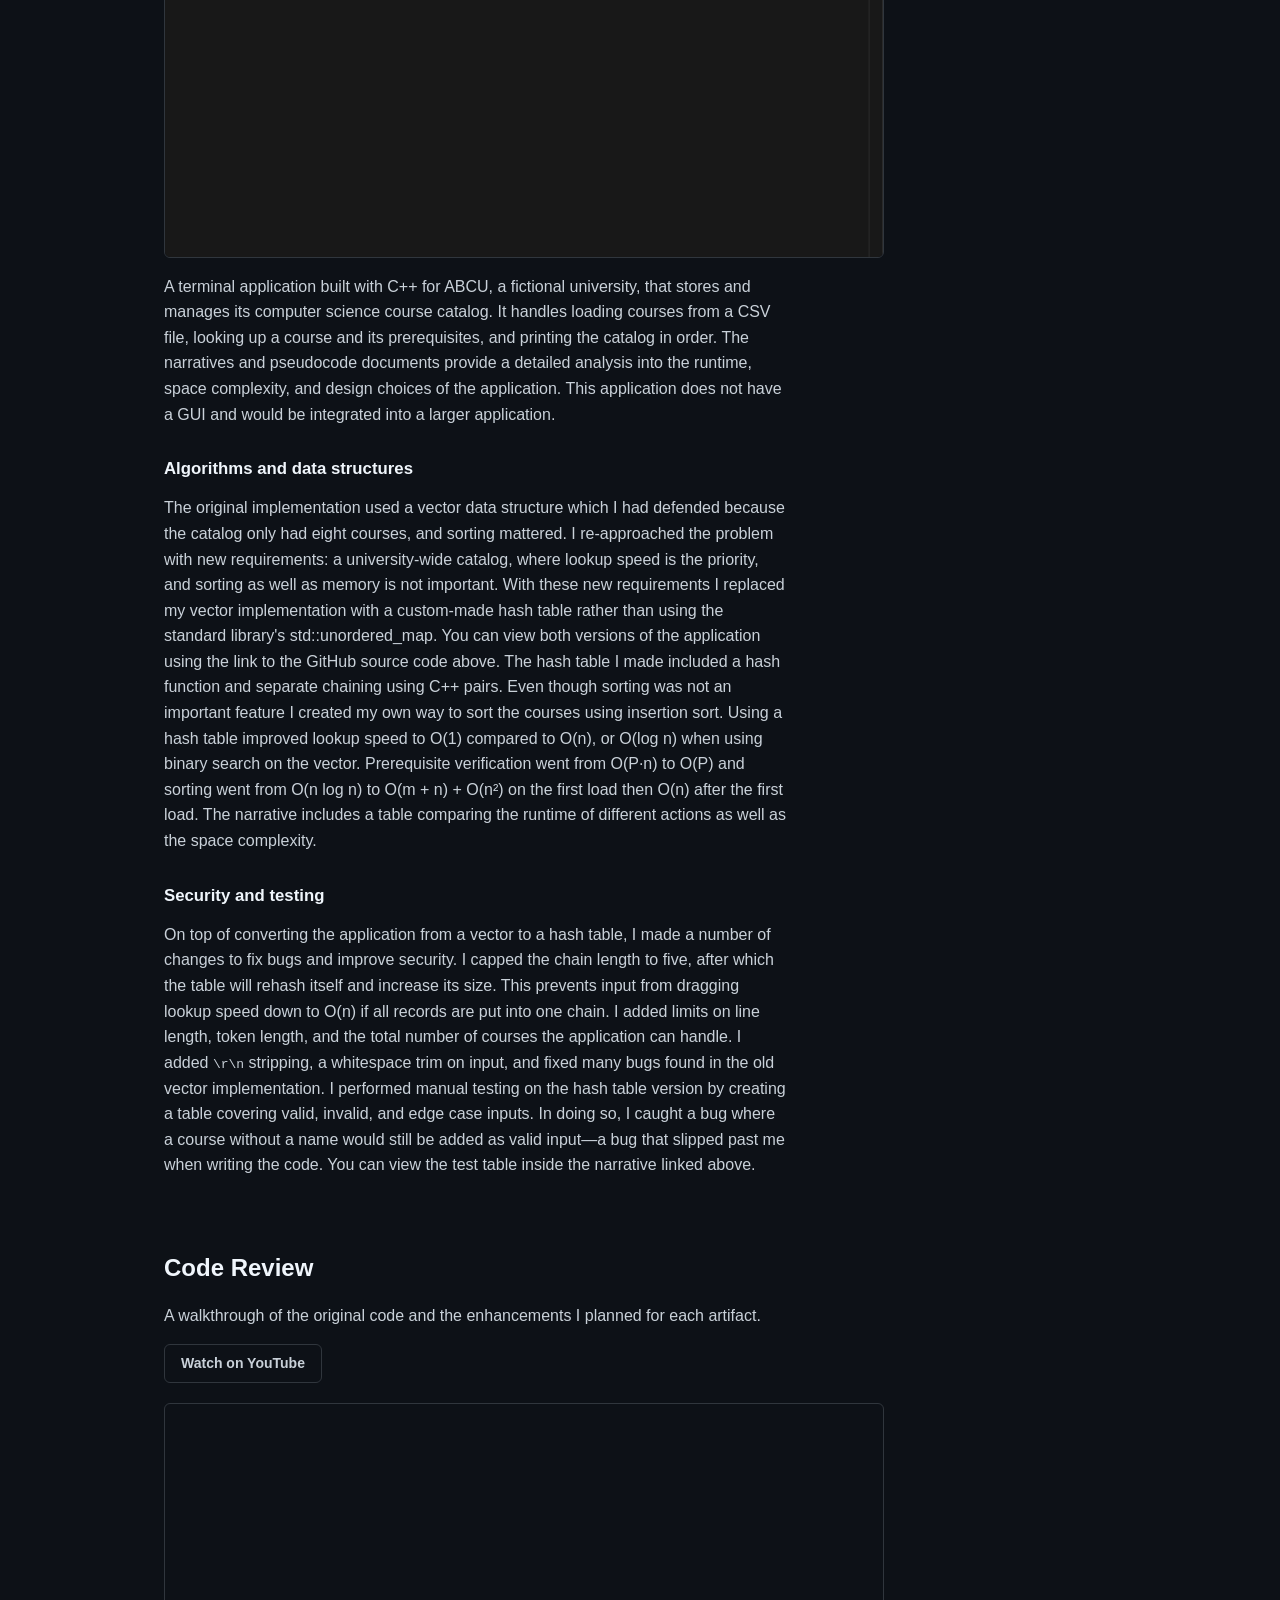
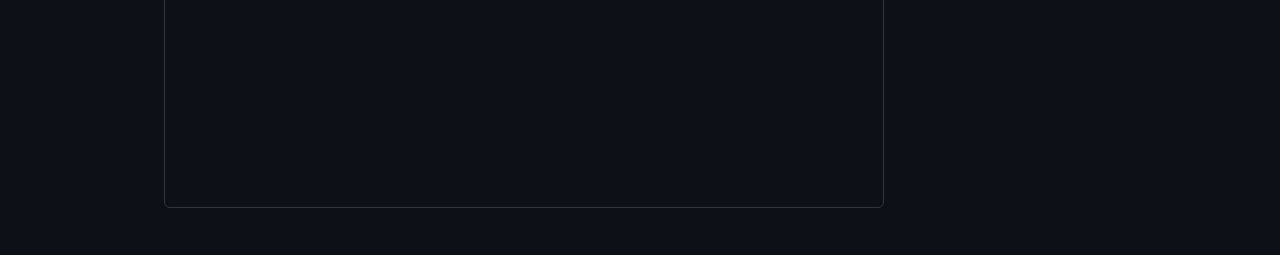
==== commit 3f8cd9aa: "Add files via upload" ====
--- a/index.html
+++ b/index.html
@@ -1,7 +1,8 @@
+<!-- Creston Getz -->
 <!-- This is the main HTML file for my ePortfolio 8/10/26 -->
 <!-- This code and all HTML files are inspired by https://developer.mozilla.org/en-US/docs/Learn_web_development/Core/Structuring_content/Basic_HTML_syntax -->
 <!-- And examples from Claude were used on how to improve UI and UX. It also helped me learn how to connect HTML and CSS -->
- <!-- All content, writing, and orginization is my own -->
+ <!-- All writing, organization, and thoughts are my own -->
 
 <!DOCTYPE html>
 <html lang="en">
@@ -64,6 +65,13 @@
             I found I enjoyed data and AI the most, specifically using data and AI to solve problems
             and build data infrastructure. Not only are these technologies transforming the industry,
             but they are well aligned with my strengths as a computer scientist, a developer, and a person.
+        </p>
+        <p>
+            Looking forward, I am transitioning from student to professional, having accepted a
+            role beginning after graduation. I plan to keep building both my technical skills in
+            data and AI and the soft skills that make that work useful to
+            other people, whether through my job or through open source contributions.
+            The artifacts below are evidence of the skills I bring to that work.
         </p>
 
         <div class="recognition">
@@ -192,13 +200,6 @@
 
         </p>
 
-        <p>
-            Looking forward, I am transitioning from student to professional, having accepted a
-            role beginning after graduation. I plan to keep building both my technical skills in
-            data and AI and the soft skills that make that work useful to
-            other people, whether through my job or through open source contributions.
-            The artifacts below are evidence of the skills I bring to that work.
-        </p>
 
         <h3>Introduction to Artifacts</h3>
 
@@ -289,8 +290,8 @@
             These layers communicate over HTTP allowing all layers to be maintained and updated independently making the code efficient and robust.
             To deliver value to stakeholders the dashboard uses real data. I pulled about 15,000 records from the Austin Animal Center API,
             cleaned it with pandas, and loaded it into MongoDB Atlas. Using the real data is what makes the dashboard something an actual
-            dog rescue company could use. I demonstrated iterative testing with the ABCU course planner. I created a table of ten test cases that
-            covered valid, invalid, or edge case input. I ran these tests manually according to my plan. I found a bug in test eight where
+            dog rescue company could use. I demonstrated iterative testing with the ABCU course planner. I created a table of eleven test cases that
+            covered valid, invalid, or edge case input. I ran these tests manually according to my plan. I found a bug in test nine where
             a course in the csv file with only a course number and no course name was erroneously being added to the hash table.
             I fixed the bug by adding <code>|| tokens[0].empty() || tokens[1].empty()</code> to the if statement in the <code>readFileAndStore</code> method.
             All of the work I did not do was documented in the narratives, such as automatic data loads, backups, and indexing.
@@ -392,7 +393,7 @@
         <p>Category: Algorithms and Data Structures</p>
         <p>Technology: C++</p>
         <div class="buttons">
-            <a class="btn" href="https://github.com/crestongetz/ABCU-Course-Planner">Source code(Enhanced & Original)</a>
+            <a class="btn" href="https://github.com/crestongetz/ABCU-Course-Planner">Source code(Enhanced  &amp; Original)</a>
             <a class="btn" href="algorithms-narrative.html">Narrative</a>
             <a class="btn" href="https://github.com/crestongetz/ABCU-Course-Planner/blob/main/ProjectTwo_HashMap_CS300_Getz.cpp">Enhanced(Hash Table)</a>
             <a class="btn" href="https://github.com/crestongetz/ABCU-Course-Planner/blob/main/ProjectTwo_CS300.cpp">Original(Vector)</a>
--- a/style.css
+++ b/style.css
@@ -1,35 +1,61 @@
 /* 
-This is the CSS file for my ePortfolio
-8/10/26
-This file was inspired by https://developer.mozilla.org/en-US/docs/Learn_web_development/Core/Styling_basics
-and inspired by examples from Claude on how to connect CSS to HTML and improve UI and UX.
- 
+
+Creston Getz
+CSS for my ePortfolio - 8/13/26
+Inspired by the following:
+https://developer.mozilla.org/en-US/docs/Learn_web_development/Core/Styling_basics
+https://www.youtube.com/watch?v=uTPO6fKtBvM
+https://www.w3schools.com/html/html_css.asp
+https://www.w3schools.com/cssref/css_units.php
+https://www.w3schools.com/cssref/css_colors.php
+Examples from Claude on how to integrate the above resources. 
+   
+Rem, px, and em are used throughout this CSS file for expressing length.
+Rem is relative to the font-size of the root element.
+Em is relative to the font-size of an element. It is used less than rem in this file.
+
+--ACADEMIC NOTE--
+Claude Code was used to integrate the above resources.
+I reviewed, changed, and commented on all of it. The layout and accessibility decisions were made by me.
+And I wanted my ePortfolio to look the best it could for future employers.
+All artifact code, enhancements, narratives, and the professional self-assessment are my own work.
+
 */
 
-
-* {
-    box-sizing: border-box;
-}
-
-html {
-    scroll-behavior: smooth;
-}
+* { box-sizing: border-box; }
+html { scroll-behavior: smooth; }
 
 body {
     margin: 0;
     background-color: #0d1117;
     color: #c9d1d9;
-    font-family: -apple-system, "Segoe UI", Roboto, Helvetica, Arial, sans-serif;
+    font-family: -apple-system, "Segoe UI", Roboto, Helvetica, Arial, sans-serif; /* safe fonts with backups*/
     line-height: 1.6;
 }
 
-h1, h2, h3, h4 {
-    color: #f0f6fc;
-    line-height: 1.2;
-}
-
-a {
-    color: #58a6ff;
+h1, h2, h3, h4 { color: #f0f6fc; line-height: 1.2; }
+a { color: #58a6ff; }
+
+/* Same width and side padding for the hero, nav and sections */
+.hero-inner, .navbar-inner, .section {
+    max-width: 1000px;
+    margin: 0 auto;
+    padding: 0 1.5rem;
+}
+
+/* scroll-margin clears for two row nav */
+.section { padding: 1.25rem 1.5rem; scroll-margin-top: 6.5rem; }
+
+/* Keeps paragraphs to one readable measure */
+.intro p, .narrative p, .narrative h2, .narrative .references, .outcome,
+#self-assessment p, #artifacts p, #artifacts h4 { max-width: 70ch; }
+
+/* Small grey uppercase labels */
+.eyebrow, .navbar-label, .recognition h3 {
+    color: #8b949e;
+    font-size: 0.875rem;
+    text-transform: uppercase;
+    letter-spacing: 0.06em;
 }
 
 /* Hero */
@@ -39,38 +65,12 @@
     padding: 1.75rem 0;
 }
 
-/* Padding sits on the inner box so the text lines up with .section text. */
-.hero-inner {
-    max-width: 1000px;
-    margin: 0 auto;
-    padding: 0 1.5rem;
-}
-
-.eyebrow {
-    margin: 0 0 0.5rem;
-    color: #8b949e;
-    font-size: 0.875rem;
-    text-transform: uppercase;
-    letter-spacing: 0.06em;
-}
-
-.hero h1 {
-    margin: 0 0 0.5rem;
-    font-size: 1.875rem;
-}
-
-.tagline {
-    margin: 0 0 1rem;
-    font-size: 1rem;
-    max-width: 40rem;
-}
-
-/* Buttons  for links */
-.buttons {
-    display: flex;
-    flex-wrap: wrap;
-    gap: 0.75rem;
-}
+.eyebrow { margin: 0 0 0.5rem; }
+.hero h1 { margin: 0 0 0.5rem; font-size: 1.875rem; }
+.tagline { margin: 0 0 1rem; font-size: 1rem; max-width: 40rem; }
+
+/* Buttons for links */
+.buttons, .navbar-row { display: flex; flex-wrap: wrap; gap: 0.75rem; }
 
 .btn {
     display: inline-block;
@@ -83,24 +83,16 @@
     text-decoration: none;
 }
 
-.btn:hover {
-    background-color: #161b22;
-}
-
-/*  Artifacts is primary destination in the nav */
-.btn-primary {
-    background-color: #58a6ff;
-    border-color: #58a6ff;
-    color: #0d1117;
-    font-weight: 700;
-}
-
-.btn-primary:hover {
-    background-color: #79c0ff;
-    border-color: #79c0ff;
-}
-
-/*  Header nav bar.*/
+.btn:hover { background-color: #161b22; }
+
+/* Artifacts is the primary destination in the nav */
+.btn-primary { background-color: #58a6ff; border-color: #58a6ff; color: #0d1117; font-weight: 700; }
+.btn-primary:hover { background-color: #79c0ff; border-color: #79c0ff; }
+
+/* Marks the narrative page the reader is on */
+.btn[aria-current="page"] { background-color: #21262d; border-color: #8b949e; color: #f0f6fc; }
+
+/* Header nav bar, two stacked rows */
 .navbar {
     position: sticky;
     top: 0;
@@ -110,100 +102,26 @@
     border-bottom: 1px solid #30363d;
 }
 
-.navbar .btn {
-    padding: 0.35rem 0.85rem;
-    font-size: 0.8125rem;
-}
-
-/*  Two stacked rows: page sections on top, narratives underneath. */
-.navbar-inner {
-    max-width: 1000px;
-    margin: 0 auto;
-    padding: 0 1.5rem;
-    display: flex;
-    flex-direction: column;
-    gap: 0.35rem;
-}
-
-.navbar-row {
-    display: flex;
-    flex-wrap: wrap;
-    align-items: center;
-    gap: 0.4rem;
-}
-
-/*  Labels the second row  */
-.navbar-label {
-    font-size: 0.75rem;
-    text-transform: uppercase;
-    letter-spacing: 0.06em;
-    color: #8b949e;
-}
-
-/*  Marks the narrative page the reader is currently on. */
-.btn[aria-current="page"] {
-    background-color: #21262d;
-    border-color: #8b949e;
-    color: #f0f6fc;
-}
-
-/*  Sections  */
-.section {
-    max-width: 1000px;
-    margin: 0 auto;
-    padding: 1.25rem 1.5rem;
-    /*  Clears the two-row sticky nav so anchored headings are not hidden behind it. */
-    scroll-margin-top: 6.5rem;
-}
-
-/*  Artifact demo GIFs  */
-.artifact-demo {
-    margin: 1.25rem 0 0;
-    max-width: 720px;
-}
-
-.artifact-demo img {
-    display: block;
+.navbar-inner { display: flex; flex-direction: column; gap: 0.35rem; }
+.navbar-row { align-items: center; gap: 0.4rem; }
+.navbar-label { font-size: 0.75rem; }
+.navbar .btn { padding: 0.35rem 0.85rem; font-size: 0.8125rem; }
+
+/* Demo GIFs and the embedded code review */
+.artifact-demo { margin: 1.25rem 0 0; max-width: 720px; }
+.video-embed { margin: 1.25rem 0; max-width: 720px; aspect-ratio: 16 / 9; }
+
+.artifact-demo img, .video-embed iframe {
     width: 100%;
-    height: auto;
     border: 1px solid #30363d;
     border-radius: 6px;
 }
 
-.artifact-demo figcaption {
-    margin-top: 0.5rem;
-    font-size: 0.875rem;
-    color: #8b949e;
-}
-
-/*  Embedded code review  */
-.video-embed {
-    max-width: 720px;
-    margin: 1.25rem 0;
-    aspect-ratio: 16 / 9;
-}
-
-.video-embed iframe {
-    width: 100%;
-    height: 100%;
-    border: 1px solid #30363d;
-    border-radius: 6px;
-}
-
-/*  copy of the body same measure in the self-assessment  */
-#self-assessment p,
-#artifacts p,
-#artifacts h4 {
-    max-width: 70ch;
-}
-
-/*  measure and heading spacing on the narratives page  */
-.narrative p,
-.narrative h2 {
-    max-width: 70ch;
-}
-
-/*  Screenshots in database narrative  */
+.artifact-demo img { display: block; height: auto; }
+.video-embed iframe { height: 100%; }
+.artifact-demo figcaption { margin-top: 0.5rem; font-size: 0.875rem; color: #8b949e; }
+
+/* Wide Atlas screenshot in database narrative */
 .narrative-figure {
     width: min(1400px, 92vw);
     max-width: none;
@@ -218,21 +136,12 @@
     font-size: 0.9em;
 }
 
-.narrative .references {
-    max-width: 70ch;
-    padding-left: 1.25rem;
-    font-size: 0.9rem;
-}
-
-.narrative .references li {
-    margin-bottom: 0.75rem;
-}
-
-/*  Narrative tables let wide tables scroll  */
-.table-wrap {
-    margin: 1rem 0 1.5rem;
-    overflow-x: auto;
-}
+.narrative h2 { margin: 2rem 0 0.5rem; font-size: 1.25rem; }
+.narrative .references { padding-left: 1.25rem; font-size: 0.9rem; }
+.narrative .references li, .honors li { margin-bottom: 0.75rem; }
+
+/* Wide tables scroll instead of stretching the page */
+.table-wrap { margin: 1rem 0 1.5rem; overflow-x: auto; }
 
 .table-wrap table {
     border-collapse: collapse;
@@ -241,73 +150,38 @@
     font-size: 0.875rem;
 }
 
-.table-wrap th,
-.table-wrap td {
+.table-wrap th, .table-wrap td {
     padding: 0.5rem 0.75rem;
     border: 1px solid #30363d;
     text-align: left;
     vertical-align: top;
 }
 
-.table-wrap thead th {
-    background-color: #161b22;
-    color: #f0f6fc;
-}
-
-.table-wrap tbody th {
-    color: #f0f6fc;
-    font-weight: 600;
-}
-
-.table-wrap tbody tr:nth-child(even) {
-    background-color: rgba(22, 27, 34, 0.5);
-}
-
-#self-assessment h3 {
-    margin-top: 2.5rem;
-}
-
-#artifacts h4 {
-    margin-top: 2rem;
-    margin-bottom: 0.5rem;
-    font-size: 1.05rem;
-}
-
-/*  Course outcomes. Native <details> as list */
+.table-wrap th { color: #f0f6fc; }
+.table-wrap thead th { background-color: #161b22; }
+.table-wrap tbody th { font-weight: 600; }
+.table-wrap tbody tr:nth-child(even) { background-color: rgba(22, 27, 34, 0.5); }
+
+#self-assessment h3 { margin-top: 2.5rem; }
+#artifacts h4, .outcome summary h4 { font-size: 1.05rem; }
+#artifacts h4 { margin: 2rem 0 0.5rem; }
+
+/* Course outcomes use native <details> */
 .outcome {
-    max-width: 70ch;
     margin-top: 0.75rem;
     border: 1px solid #30363d;
     border-radius: 6px;
     background-color: #161b22;
 }
 
-/*  show open/closed state. */
-.outcome summary {
-    padding: 0.75rem 1rem;
-    cursor: pointer;
-    list-style: none;
-}
-
-.outcome summary::-webkit-details-marker {
-    display: none;
-}
-
-.outcome summary:hover {
-    background-color: #1c2129;
-}
-
-.outcome summary:focus-visible {
-    outline: 2px solid #f0f6fc;
-    outline-offset: -2px;
-}
-
-.outcome summary h4 {
-    display: inline;
-    font-size: 1.05rem;
-}
-
-/* To see if section is open */
+.outcome summary { padding: 0.75rem 1rem; cursor: pointer; list-style: none; }
+.outcome summary::-webkit-details-marker { display: none; }
+.outcome summary:hover { background-color: #1c2129; }
+.outcome summary:focus-visible { outline: 2px solid #f0f6fc; outline-offset: -2px; }
+.outcome summary h4 { display: inline; }
+.outcome > p { margin: 1rem; }
+
+/* Arrow that flips when the section is open for course outcome sections */
 .outcome summary::before {
     content: "";
     display: inline-block;
@@ -320,39 +194,13 @@
     transition: transform 0.15s ease;
 }
 
-.outcome[open] summary::before {
-    transform: rotate(45deg);
-}
-
-.outcome[open] summary {
-    border-bottom: 1px solid #30363d;
-}
-
-.outcome > p {
-    margin: 1rem;
-}
-
-/*  Narrative section headings are h2, so they sit between the hero h1 and the body text. */
-.narrative h2 {
-    margin-top: 2rem;
-    margin-bottom: 0.5rem;
-    font-size: 1.25rem;
-}
-
-/*  Intro  */
-.intro {
-    padding-top: 2.5rem;
-}
-
-.intro h2 {
-    margin-top: 0;
-}
-
-.intro p {
-    max-width: 70ch;
-}
-
-/*  Recognition row below the intro text. The three headings share a border  */
+.outcome[open] summary { border-bottom: 1px solid #30363d; }
+.outcome[open] summary::before { transform: rotate(45deg); }
+
+/* Intro and the recognition row under it */
+.intro { padding-top: 2.5rem; }
+.intro h2 { margin-top: 0; }
+
 .recognition {
     display: grid;
     grid-template-columns: repeat(3, 1fr);
@@ -360,63 +208,18 @@
     margin-top: 2.5rem;
 }
 
-.recognition h3 {
-    margin: 0 0 1rem;
-    padding-top: 1.5rem;
-    border-top: 1px solid #30363d;
-    font-size: 0.875rem;
-    text-transform: uppercase;
-    letter-spacing: 0.06em;
-    color: #8b949e;
-}
-
-.merit-badges {
-    display: block;
-    width: 100%;
-    max-width: 280px;
-    margin-bottom: 1rem;
-}
-
-/*  NCL badge */
-.ncl-badge {
-    display: block;
-    width: 100%;
-    max-width: 150px;
-    margin-bottom: 1rem;
-    border-radius: 6px;
-}
-
-.honors {
-    margin: 0;
-    padding: 0;
-    list-style: none;
-}
-
-.honors li {
-    margin-bottom: 0.75rem;
-}
-
-.honors strong {
-    display: block;
-    color: #f0f6fc;
-    font-size: 0.95rem;
-}
-
-.honors span {
-    font-size: 0.875rem;
-    color: #8b949e;
-}
-
-/*  Mobile CSS */
+.recognition h3 { margin: 0 0 1rem; padding-top: 1.5rem; border-top: 1px solid #30363d; }
+
+.merit-badges, .ncl-badge { display: block; width: 100%; margin-bottom: 1rem; }
+.merit-badges { max-width: 280px; }
+.ncl-badge { max-width: 150px; border-radius: 6px; }
+
+.honors { margin: 0; padding: 0; list-style: none; }
+.honors strong { display: block; color: #f0f6fc; font-size: 0.95rem; }
+.honors span { font-size: 0.875rem; color: #8b949e; }
+
+/* Mobile */
 @media (max-width: 640px) {
-    .recognition {
-        grid-template-columns: 1fr;
-        gap: 1.5rem;
-    }
-
-    /*  Rows wrap on small screens, shrink the buttons */
-    .navbar .btn {
-        padding: 0.4rem 0.75rem;
-        font-size: 0.875rem;
-    }
-}
+    .recognition { grid-template-columns: 1fr; gap: 1.5rem; }
+    .navbar .btn { padding: 0.4rem 0.75rem; font-size: 0.875rem; }
+}
